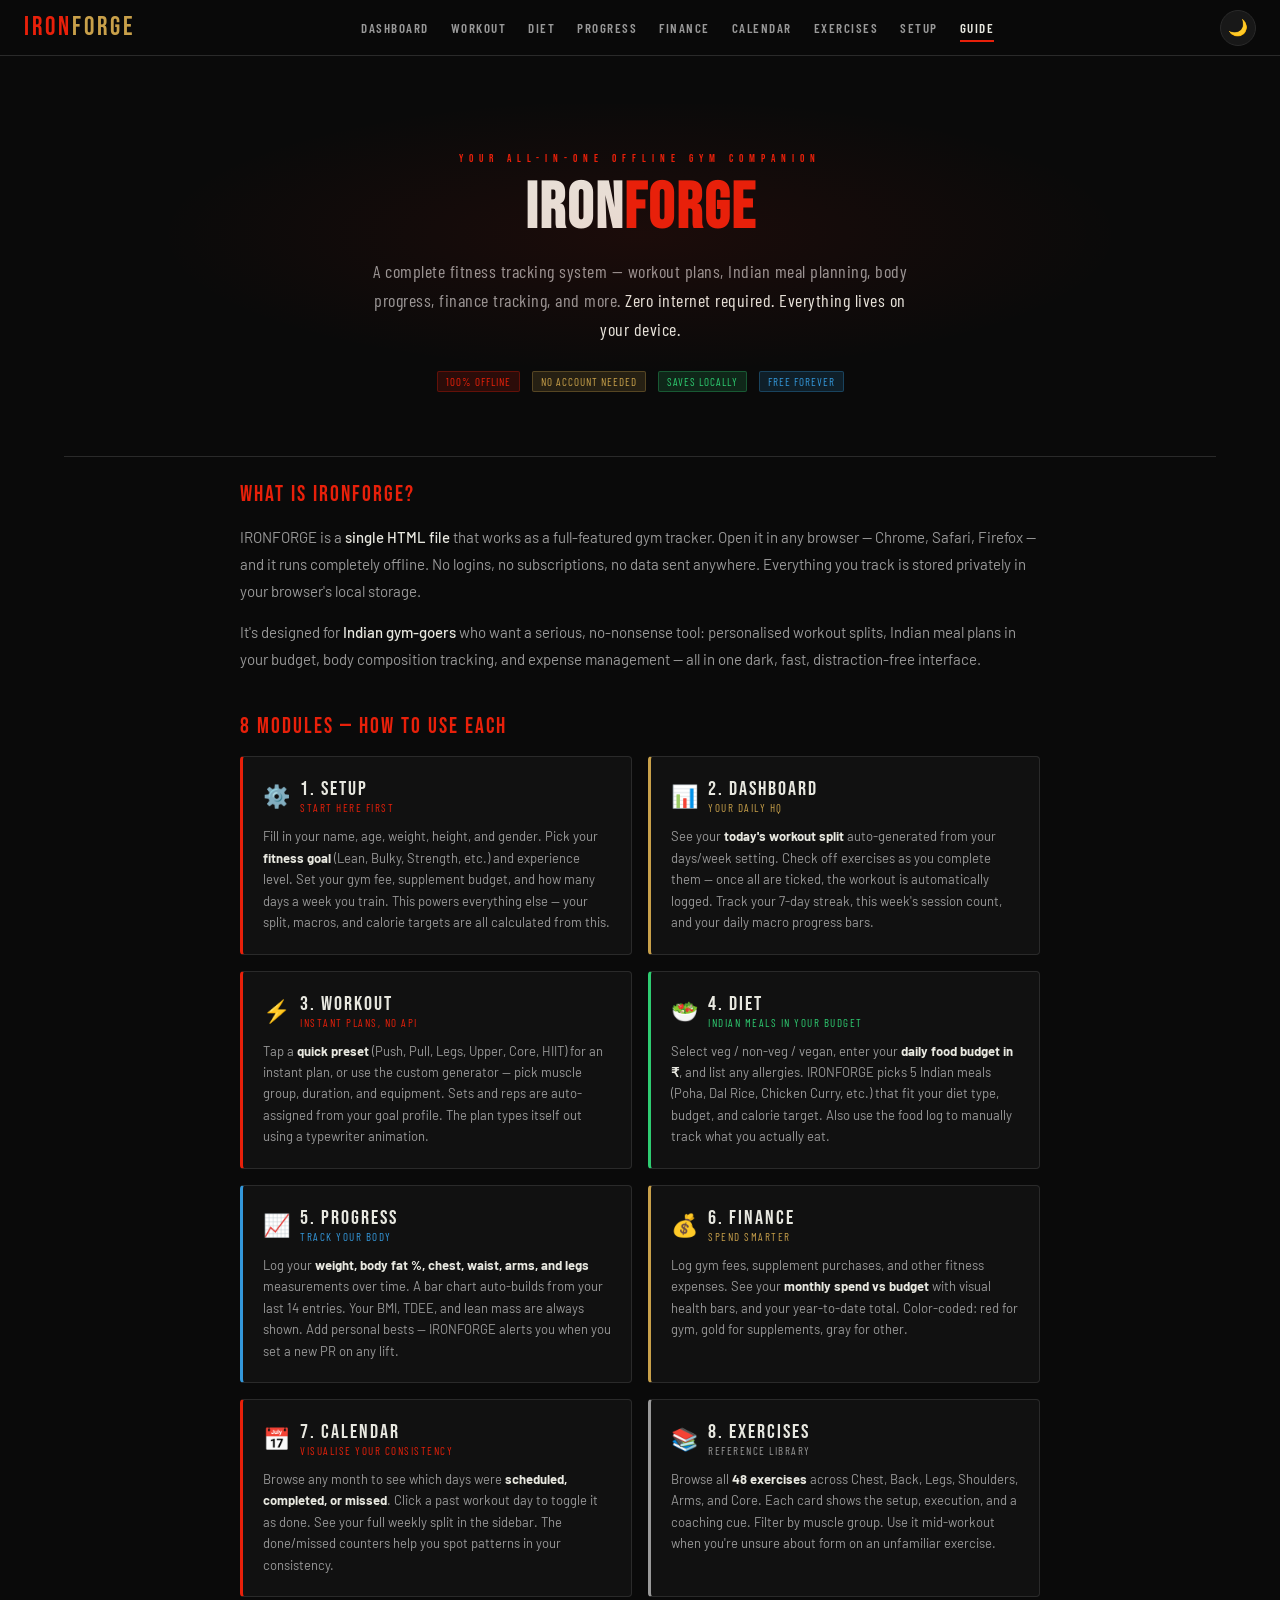
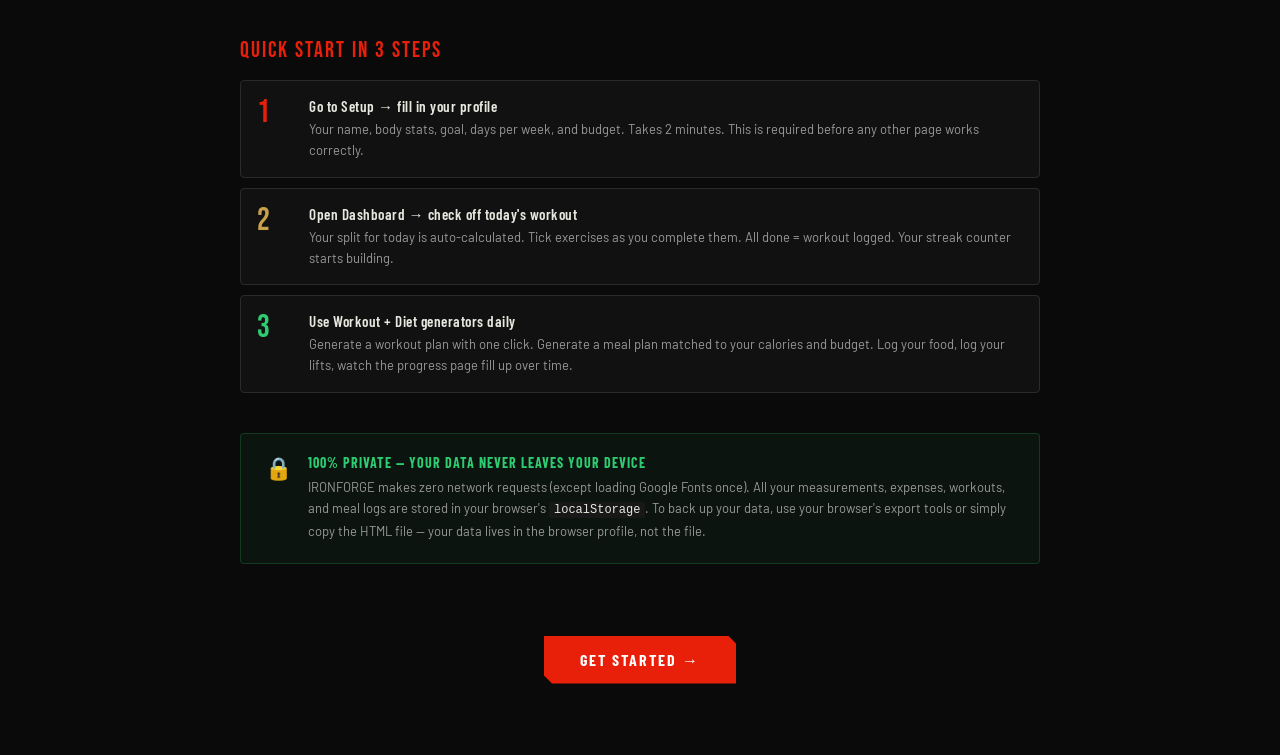
==== index.html @ 6c913405 "Add files via upload" ====
<!DOCTYPE html>
<html lang="en">
<head>
<meta charset="UTF-8">
<meta name="viewport" content="width=device-width, initial-scale=1.0">
<title>IRONFORGE — GYM TRACKER</title>
<link rel="preconnect" href="https://fonts.googleapis.com">
<link href="https://fonts.googleapis.com/css2?family=Bebas+Neue&family=Barlow+Condensed:wght@300;400;500;600;700&family=Barlow:wght@300;400;500;600&display=swap" rel="stylesheet">
<style>
:root{--bg:#0A0A0A;--card:#111111;--elevated:#181818;--red:#E8200A;--red-dark:#a01508;--gold:#C8A04A;--green:#2ECC71;--blue:#3498DB;--text:#E8E8E0;--muted:#999999;--border:#2A2A2A;--nav-bg:rgba(10,10,10,0.88);--shadow:rgba(0,0,0,0.5)}
html[data-theme="light"]{--bg:#F2F2F0;--card:#FFFFFF;--elevated:#EBEBEB;--red:#D41A06;--red-dark:#a01508;--gold:#A87C28;--green:#1EA85A;--blue:#2176AE;--text:#111111;--muted:#666666;--border:#DEDEDE;--nav-bg:rgba(242,242,240,0.92);--shadow:rgba(0,0,0,0.12)}
*{box-sizing:border-box;margin:0;padding:0}
html{scroll-behavior:smooth}
body{background:var(--bg);color:var(--text);font-family:'Barlow',sans-serif;font-size:15px;min-height:100vh}
::-webkit-scrollbar{width:6px}
::-webkit-scrollbar-track{background:var(--bg)}
::-webkit-scrollbar-thumb{background:var(--red);border-radius:3px}
::-webkit-scrollbar-thumb:hover{background:var(--red-dark)}

/* NAV */
#navbar{position:fixed;top:0;left:0;right:0;height:56px;background:var(--nav-bg);backdrop-filter:blur(12px);border-bottom:1px solid var(--border);z-index:1000;display:flex;align-items:center;padding:0 24px;gap:24px}
.nav-logo{font-family:'Bebas Neue',sans-serif;font-size:26px;color:var(--red);letter-spacing:3px;cursor:pointer;white-space:nowrap}
.nav-logo span{color:var(--gold)}
.nav-links{display:flex;gap:2px;flex:1;justify-content:center;flex-wrap:wrap}
.nav-link{font-family:'Barlow Condensed',sans-serif;font-size:13px;font-weight:600;letter-spacing:1.5px;color:var(--muted);text-transform:uppercase;cursor:pointer;padding:6px 10px;position:relative;transition:color .2s;white-space:nowrap}
.nav-link:hover{color:var(--text)}
.nav-link.active{color:var(--text)}
.nav-link.active::after{content:'';position:absolute;bottom:0;left:10px;right:10px;height:2px;background:var(--red)}

/* MAIN */
.page-wrap{padding-top:72px;min-height:100vh;padding-bottom:40px}
.page{display:none;padding:0 24px;max-width:1200px;margin:0 auto}
.page.active{display:block}

/* HEADINGS */
h1,h2,h3{font-family:'Bebas Neue',sans-serif;letter-spacing:2px}
h1{font-size:42px;color:var(--text)}
h2{font-size:28px;color:var(--text)}
h3{font-size:20px;color:var(--text)}
.section-title{font-family:'Bebas Neue',sans-serif;font-size:22px;letter-spacing:2px;color:var(--red);margin-bottom:16px;text-transform:uppercase}
.label{font-family:'Barlow Condensed',sans-serif;font-size:12px;letter-spacing:1.5px;color:var(--muted);text-transform:uppercase;margin-bottom:6px}
.muted{color:var(--muted)}

/* CARDS */
.card{background:var(--card);border:1px solid var(--border);border-radius:4px;padding:20px}
.card-elevated{background:var(--elevated);border:1px solid var(--border);border-radius:4px;padding:20px}
.stat-card{background:var(--card);border:1px solid var(--border);border-left:3px solid var(--red);border-radius:4px;padding:20px}
.stat-card .stat-val{font-family:'Bebas Neue',sans-serif;font-size:36px;color:var(--red);line-height:1}
.stat-card .stat-label{font-family:'Barlow Condensed',sans-serif;font-size:12px;letter-spacing:1.5px;color:var(--muted);text-transform:uppercase;margin-top:4px}

/* GRID */
.grid-4{display:grid;grid-template-columns:repeat(4,1fr);gap:16px}
.grid-3{display:grid;grid-template-columns:repeat(3,1fr);gap:16px}
.grid-2{display:grid;grid-template-columns:repeat(2,1fr);gap:16px}
.grid-6{display:grid;grid-template-columns:repeat(6,1fr);gap:12px}

/* BUTTONS */
.btn{font-family:'Barlow Condensed',sans-serif;font-size:14px;font-weight:700;letter-spacing:2px;text-transform:uppercase;cursor:pointer;border:none;padding:11px 22px;transition:all .2s;clip-path:polygon(0 0,calc(100% - 8px) 0,100% 8px,100% 100%,8px 100%,0 calc(100% - 8px));display:inline-flex;align-items:center;gap:8px}
.btn-red{background:var(--red);color:#fff}
.btn-red:hover{background:#ff2810;box-shadow:0 0 16px rgba(232,32,10,.5)}
.btn-outline{background:transparent;color:var(--text);border:1px solid var(--border);clip-path:none;border-radius:2px}
.btn-outline:hover{border-color:var(--red);color:var(--red)}
.btn-gold{background:var(--gold);color:#000}
.btn-gold:hover{background:#ddb85a}
.btn-sm{padding:7px 14px;font-size:12px}
.btn-full{width:100%;justify-content:center}

/* INPUTS */
.input-group{margin-bottom:16px}
input[type=text],input[type=number],input[type=email],select,textarea{background:var(--elevated);border:1px solid var(--border);color:var(--text);font-family:'Barlow',sans-serif;font-size:14px;padding:10px 14px;border-radius:2px;width:100%;outline:none;transition:border .2s}
input:focus,select:focus,textarea:focus{border-color:var(--red)}
select option{background:var(--card);color:var(--text)}
textarea{resize:vertical;min-height:80px}

/* PROGRESS BARS */
.progress-bar-wrap{margin-bottom:12px}
.progress-bar-label{display:flex;justify-content:space-between;margin-bottom:4px;font-family:'Barlow Condensed',sans-serif;font-size:13px;letter-spacing:.5px}
.progress-bar{height:8px;background:var(--elevated);border-radius:4px;overflow:hidden}
.progress-fill{height:100%;border-radius:4px;transition:width .5s ease}
.fill-red{background:linear-gradient(90deg,var(--red-dark),var(--red))}
.fill-green{background:linear-gradient(90deg,#27ae60,var(--green))}
.fill-gold{background:linear-gradient(90deg,#a07830,var(--gold))}
.fill-blue{background:linear-gradient(90deg,#2471a3,var(--blue))}

/* TAGS */
.tag{font-family:'Barlow Condensed',sans-serif;font-size:11px;letter-spacing:1px;text-transform:uppercase;padding:3px 8px;border-radius:2px;display:inline-block}
.tag-red{background:rgba(232,32,10,.15);color:var(--red);border:1px solid rgba(232,32,10,.3)}
.tag-gold{background:rgba(200,160,74,.15);color:var(--gold);border:1px solid rgba(200,160,74,.3)}
.tag-green{background:rgba(46,204,113,.15);color:var(--green);border:1px solid rgba(46,204,113,.3)}
.tag-blue{background:rgba(52,152,219,.15);color:var(--blue);border:1px solid rgba(52,152,219,.3)}
.tag-muted{background:rgba(153,153,153,.1);color:var(--muted);border:1px solid var(--border)}

/* TOAST */
#toast-container{position:fixed;bottom:24px;right:24px;z-index:9999;display:flex;flex-direction:column;gap:10px}
.toast{background:var(--elevated);border:1px solid var(--border);border-left:3px solid var(--red);padding:12px 20px;font-family:'Barlow Condensed',sans-serif;font-size:14px;letter-spacing:.5px;border-radius:2px;transform:translateX(120%);transition:transform .35s cubic-bezier(.4,0,.2,1);min-width:240px;max-width:320px;box-shadow:0 8px 24px rgba(0,0,0,.5)}
.toast.show{transform:translateX(0)}
.toast.green{border-left-color:var(--green)}
.toast.gold{border-left-color:var(--gold)}

/* SETUP WIZARD */
.wizard-dots{display:flex;gap:10px;justify-content:center;margin-bottom:32px}
.dot{width:10px;height:10px;border-radius:50%;background:var(--border);transition:background .3s}
.dot.active{background:var(--red)}
.dot.done{background:var(--gold)}
.goal-grid{display:grid;grid-template-columns:repeat(3,1fr);gap:12px;margin-bottom:20px}
.goal-card{background:var(--elevated);border:1px solid var(--border);border-radius:4px;padding:20px;text-align:center;cursor:pointer;transition:all .2s}
.goal-card:hover,.goal-card.selected{border-color:var(--red);background:rgba(232,32,10,.08)}
.goal-card .emoji{font-size:28px;margin-bottom:8px}
.goal-card .goal-name{font-family:'Bebas Neue',sans-serif;font-size:18px;letter-spacing:2px}
.exp-btns{display:flex;gap:12px;margin-bottom:20px}
.exp-btn{flex:1;padding:12px;background:var(--elevated);border:1px solid var(--border);color:var(--text);font-family:'Barlow Condensed',sans-serif;font-size:14px;font-weight:600;letter-spacing:1.5px;text-transform:uppercase;cursor:pointer;border-radius:2px;transition:all .2s}
.exp-btn.selected,.exp-btn:hover{border-color:var(--red);background:rgba(232,32,10,.08);color:var(--red)}

/* CALENDAR MINI */
.mini-cal{display:grid;grid-template-columns:repeat(7,1fr);gap:4px;margin-top:12px}
.mini-cal-head{font-family:'Barlow Condensed',sans-serif;font-size:10px;letter-spacing:1px;text-transform:uppercase;color:var(--muted);text-align:center;padding:4px 0}
.mini-day{aspect-ratio:1;border-radius:2px;display:flex;align-items:center;justify-content:center;font-size:11px;font-family:'Barlow Condensed',sans-serif;font-weight:600;cursor:pointer;transition:all .2s}
.mini-day.rest{background:rgba(42,42,42,.3);color:var(--muted)}
.mini-day.scheduled{background:rgba(232,32,10,.25);color:var(--red)}
.mini-day.done{background:rgba(46,204,113,.25);color:var(--green)}
.mini-day.missed{background:rgba(160,21,8,.25);color:#a01508}
.mini-day.today{outline:2px solid var(--red);outline-offset:1px}
.mini-day.empty{background:transparent}

/* TYPEWRITER OUTPUT */
.typewriter-output{background:var(--bg);border:1px solid var(--border);border-radius:4px;padding:20px;font-family:'Barlow Condensed',sans-serif;font-size:15px;line-height:1.7;white-space:pre-wrap;min-height:200px;max-height:520px;overflow-y:auto;letter-spacing:.3px}
.cursor-blink{display:inline-block;width:2px;height:16px;background:var(--red);margin-left:2px;animation:blink .7s step-end infinite;vertical-align:text-bottom}
@keyframes blink{50%{opacity:0}}

/* CHECKLIST */
.check-item{display:flex;align-items:center;gap:12px;padding:12px;background:var(--elevated);border:1px solid var(--border);border-radius:2px;margin-bottom:8px;cursor:pointer;transition:all .2s}
.check-item:hover{border-color:var(--border)}
.check-item.done{opacity:.5}
.check-item.done .check-name{text-decoration:line-through;color:var(--muted)}
.check-box{width:20px;height:20px;border:2px solid var(--border);border-radius:2px;display:flex;align-items:center;justify-content:center;flex-shrink:0;transition:all .2s}
.check-item.done .check-box{background:var(--green);border-color:var(--green)}
.check-name{font-family:'Barlow Condensed',sans-serif;font-size:15px;font-weight:500;letter-spacing:.5px;flex:1}
.check-detail{font-size:12px;color:var(--muted);font-family:'Barlow Condensed',sans-serif}

/* EXERCISE CARDS */
.exercise-card{background:var(--card);border:1px solid var(--border);border-radius:4px;padding:16px;transition:all .2s;cursor:default}
.exercise-card:hover{border-color:var(--red)}
.ex-name{font-family:'Bebas Neue',sans-serif;font-size:22px;letter-spacing:2px;color:var(--text);margin-bottom:6px}
.ex-desc{font-size:13px;color:var(--muted);line-height:1.5}
.filter-btns{display:flex;gap:8px;flex-wrap:wrap;margin-bottom:20px}
.filter-btn{font-family:'Barlow Condensed',sans-serif;font-size:12px;font-weight:600;letter-spacing:1.5px;text-transform:uppercase;cursor:pointer;padding:7px 14px;background:var(--elevated);border:1px solid var(--border);color:var(--muted);border-radius:2px;transition:all .2s}
.filter-btn:hover,.filter-btn.active{background:rgba(232,32,10,.1);border-color:var(--red);color:var(--red)}

/* PRESET CARDS */
.preset-card{background:var(--elevated);border:1px solid var(--border);border-radius:4px;padding:20px;cursor:pointer;transition:all .2s;text-align:center}
.preset-card:hover{border-color:var(--red);background:rgba(232,32,10,.06)}
.preset-icon{font-size:28px;margin-bottom:8px}
.preset-name{font-family:'Bebas Neue',sans-serif;font-size:20px;letter-spacing:2px}

/* FULL CALENDAR */
.full-cal{width:100%}
.cal-header{display:flex;justify-content:space-between;align-items:center;margin-bottom:16px}
.cal-nav{background:var(--elevated);border:1px solid var(--border);color:var(--text);font-size:18px;cursor:pointer;width:36px;height:36px;display:flex;align-items:center;justify-content:center;border-radius:2px;transition:all .2s}
.cal-nav:hover{border-color:var(--red);color:var(--red)}
.cal-grid{display:grid;grid-template-columns:repeat(7,1fr);gap:6px}
.cal-day-head{font-family:'Barlow Condensed',sans-serif;font-size:12px;letter-spacing:1.5px;text-transform:uppercase;color:var(--muted);text-align:center;padding:8px 4px}
.cal-day{min-height:70px;background:var(--elevated);border:1px solid var(--border);border-radius:2px;padding:6px;cursor:pointer;transition:all .2s;position:relative}
.cal-day:hover{border-color:var(--red)}
.cal-day.empty{background:transparent;border-color:transparent;cursor:default}
.cal-day.today{border-color:var(--red)}
.cal-day-num{font-family:'Barlow Condensed',sans-serif;font-size:16px;font-weight:700;color:var(--muted)}
.cal-day.today .cal-day-num{color:var(--red)}
.cal-badge{font-size:9px;font-family:'Barlow Condensed',sans-serif;font-weight:700;letter-spacing:.5px;padding:2px 5px;border-radius:2px;margin-top:4px;display:inline-block}
.badge-sched{background:rgba(232,32,10,.2);color:var(--red)}
.badge-done{background:rgba(46,204,113,.2);color:var(--green)}
.badge-missed{background:rgba(160,21,8,.2);color:#a01508}
.badge-rest{background:rgba(42,42,42,.3);color:var(--muted)}

/* BAR CHART */
.bar-chart{display:flex;align-items:flex-end;gap:6px;height:160px;padding:0 4px;margin-top:12px}
.bar-wrap{flex:1;display:flex;flex-direction:column;align-items:center;gap:4px}
.bar{width:100%;background:linear-gradient(0deg,var(--red-dark),var(--red));border-radius:2px 2px 0 0;transition:height .5s ease;min-height:2px;position:relative}
.bar-val{font-size:10px;font-family:'Barlow Condensed',sans-serif;color:var(--text);text-align:center}
.bar-date{font-size:9px;font-family:'Barlow Condensed',sans-serif;color:var(--muted);text-align:center;margin-top:2px;writing-mode:vertical-lr;transform:rotate(180deg);height:40px;line-height:1}

/* EXPENSE LOG */
.expense-item{display:flex;align-items:center;gap:12px;padding:12px 16px;background:var(--elevated);border:1px solid var(--border);border-radius:2px;margin-bottom:8px}
.expense-dot{width:10px;height:10px;border-radius:50%;flex-shrink:0}
.expense-desc{flex:1}
.expense-name{font-family:'Barlow Condensed',sans-serif;font-size:15px;letter-spacing:.3px}
.expense-cat{font-size:11px;color:var(--muted)}
.expense-amt{font-family:'Bebas Neue',sans-serif;font-size:20px}
.expense-del{background:none;border:none;color:var(--muted);cursor:pointer;font-size:16px;transition:color .2s;padding:4px}
.expense-del:hover{color:var(--red)}

/* FOOD LOG */
.food-item{display:flex;align-items:center;gap:12px;padding:10px 14px;background:var(--elevated);border:1px solid var(--border);border-radius:2px;margin-bottom:6px}
.food-name{flex:1;font-family:'Barlow Condensed',sans-serif;font-size:14px;letter-spacing:.3px}
.food-cal{font-family:'Bebas Neue',sans-serif;font-size:18px;color:var(--gold)}
.food-del{background:none;border:none;color:var(--muted);cursor:pointer;font-size:14px;transition:color .2s}
.food-del:hover{color:var(--red)}

/* PB LIST */
.pb-item{display:flex;align-items:center;gap:12px;padding:12px 16px;background:var(--elevated);border:1px solid var(--border);border-left:3px solid var(--gold);border-radius:2px;margin-bottom:8px}
.pb-ex{font-family:'Barlow Condensed',sans-serif;font-size:16px;font-weight:600;letter-spacing:.5px;flex:1}
.pb-weight{font-family:'Bebas Neue',sans-serif;font-size:22px;color:var(--gold)}
.pb-del{background:none;border:none;color:var(--muted);cursor:pointer;font-size:14px;transition:color .2s}
.pb-del:hover{color:var(--red)}

/* SUPP LIST */
.supp-item{display:flex;align-items:center;gap:12px;padding:10px 14px;background:var(--elevated);border:1px solid var(--border);border-radius:2px;margin-bottom:6px}
.supp-name{flex:1;font-family:'Barlow Condensed',sans-serif;font-size:14px}
.supp-del{background:none;border:none;color:var(--muted);cursor:pointer;font-size:14px;transition:color .2s}
.supp-del:hover{color:var(--red)}

/* DIVIDERS */
hr{border:none;border-top:1px solid var(--border);margin:24px 0}
.spacer{height:16px}
.spacer-lg{height:32px}

/* THEME TOGGLE */
#theme-toggle{background:var(--elevated);border:1px solid var(--border);color:var(--text);width:36px;height:36px;border-radius:50%;cursor:pointer;font-size:16px;display:flex;align-items:center;justify-content:center;transition:all .2s;flex-shrink:0}
#theme-toggle:hover{border-color:var(--red);transform:rotate(20deg)}

/* HAMBURGER */
#hamburger{display:none;flex-direction:column;justify-content:center;gap:5px;background:none;border:none;cursor:pointer;padding:6px;width:36px;height:36px;margin-left:auto;flex-shrink:0}
#hamburger span{display:block;height:2px;background:var(--text);border-radius:2px;transition:all .3s}
#hamburger.open span:nth-child(1){transform:translateY(7px) rotate(45deg)}
#hamburger.open span:nth-child(2){opacity:0;transform:scaleX(0)}
#hamburger.open span:nth-child(3){transform:translateY(-7px) rotate(-45deg)}

/* MOBILE DRAWER */
#mobile-menu{position:fixed;top:0;right:0;bottom:0;width:280px;background:var(--card);border-left:1px solid var(--border);z-index:2000;transform:translateX(100%);transition:transform .35s cubic-bezier(.4,0,.2,1);overflow-y:auto}
#mobile-menu.open{transform:translateX(0)}
#mobile-menu-inner{padding:20px}
.mob-link{display:flex;align-items:center;gap:12px;font-family:'Barlow Condensed',sans-serif;font-size:17px;font-weight:600;letter-spacing:1px;color:var(--muted);text-transform:uppercase;padding:14px 12px;border-bottom:1px solid var(--border);cursor:pointer;transition:all .2s;text-decoration:none}
.mob-link:hover,.mob-link.active{color:var(--text);background:rgba(232,32,10,.07);border-radius:2px;padding-left:16px}
.mob-link.active{color:var(--red)}
#mobile-overlay{position:fixed;inset:0;background:rgba(0,0,0,.65);z-index:1999;display:none;backdrop-filter:blur(2px)}
#mobile-overlay.open{display:block}

/* RESPONSIVE */
@media(max-width:900px){
  .grid-4{grid-template-columns:repeat(2,1fr)}
  .grid-3{grid-template-columns:repeat(2,1fr)}
  .grid-6{grid-template-columns:repeat(3,1fr)}
  .goal-grid{grid-template-columns:repeat(2,1fr)}
  .nav-links{gap:0}
  .nav-link{padding:6px 6px;font-size:11px}
}
@media(max-width:600px){
  #guide-cards{grid-template-columns:1fr !important}
  .grid-3{grid-template-columns:1fr}
  .grid-2{grid-template-columns:1fr}
  .grid-6{grid-template-columns:repeat(2,1fr)}
  .goal-grid{grid-template-columns:1fr 1fr}
  .page{padding:0 12px}
  h1{font-size:32px}
  .nav-links{display:none}
  #hamburger{display:flex}
}
</style>
</head>
<body>

<div id="toast-container"></div>

<nav id="navbar">
  <div class="nav-logo" onclick="goPage('dashboard')">IRON<span>FORGE</span></div>
  <div class="nav-links">
    <span class="nav-link" data-page="dashboard" onclick="goPage('dashboard')">Dashboard</span>
    <span class="nav-link" data-page="workout" onclick="goPage('workout')">Workout</span>
    <span class="nav-link" data-page="diet" onclick="goPage('diet')">Diet</span>
    <span class="nav-link" data-page="progress" onclick="goPage('progress')">Progress</span>
    <span class="nav-link" data-page="finance" onclick="goPage('finance')">Finance</span>
    <span class="nav-link" data-page="calendar" onclick="goPage('calendar')">Calendar</span>
    <span class="nav-link" data-page="exercises" onclick="goPage('exercises')">Exercises</span>
    <span class="nav-link" data-page="setup" onclick="goPage('setup')">Setup</span>
    <span class="nav-link" data-page="about" onclick="goPage('about')">Guide</span>
  </div>
  <button id="theme-toggle" onclick="toggleTheme()" title="Toggle light/dark mode">🌙</button>
  <button id="hamburger" onclick="toggleMobileMenu()" aria-label="Menu">
    <span></span><span></span><span></span>
  </button>
</nav>

<!-- MOBILE MENU DRAWER -->
<div id="mobile-menu">
  <div id="mobile-menu-inner">
    <div style="display:flex;justify-content:space-between;align-items:center;margin-bottom:24px">
      <div style="font-family:'Bebas Neue',sans-serif;font-size:22px;color:var(--red);letter-spacing:3px">IRON<span style="color:var(--gold)">FORGE</span></div>
      <button onclick="toggleMobileMenu()" style="background:none;border:none;color:var(--muted);font-size:24px;cursor:pointer;line-height:1">✕</button>
    </div>
    <a class="mob-link" data-page="dashboard" onclick="goPage('dashboard');toggleMobileMenu()">📊 Dashboard</a>
    <a class="mob-link" data-page="workout" onclick="goPage('workout');toggleMobileMenu()">⚡ Workout</a>
    <a class="mob-link" data-page="diet" onclick="goPage('diet');toggleMobileMenu()">🥗 Diet</a>
    <a class="mob-link" data-page="progress" onclick="goPage('progress');toggleMobileMenu()">📈 Progress</a>
    <a class="mob-link" data-page="finance" onclick="goPage('finance');toggleMobileMenu()">💰 Finance</a>
    <a class="mob-link" data-page="calendar" onclick="goPage('calendar');toggleMobileMenu()">📅 Calendar</a>
    <a class="mob-link" data-page="exercises" onclick="goPage('exercises');toggleMobileMenu()">📚 Exercises</a>
    <a class="mob-link" data-page="setup" onclick="goPage('setup');toggleMobileMenu()">⚙️ Setup</a>
    <a class="mob-link" data-page="about" onclick="goPage('about');toggleMobileMenu()">❓ Guide</a>
  </div>
</div>
<div id="mobile-overlay" onclick="toggleMobileMenu()"></div>

<div class="page-wrap">

<!-- ===== ABOUT / GUIDE PAGE ===== -->
<div id="page-about" class="page">
  <div class="spacer-lg"></div>

  <!-- Hero -->
  <div style="text-align:center;padding:48px 0 40px;position:relative;overflow:hidden">
    <div style="position:absolute;inset:0;background:radial-gradient(ellipse 60% 60% at 50% 40%,rgba(232,32,10,.08) 0%,transparent 70%);pointer-events:none"></div>
    <div style="font-family:'Bebas Neue',sans-serif;font-size:11px;letter-spacing:6px;color:var(--red);margin-bottom:12px">YOUR ALL-IN-ONE OFFLINE GYM COMPANION</div>
    <h1 style="font-size:64px;line-height:1;margin-bottom:16px">IRON<span style="color:var(--red)">FORGE</span></h1>
    <p style="font-family:'Barlow Condensed',sans-serif;font-size:18px;color:var(--muted);letter-spacing:.5px;max-width:560px;margin:0 auto;line-height:1.6">A complete fitness tracking system — workout plans, Indian meal planning, body progress, finance tracking, and more. <span style="color:var(--text)">Zero internet required. Everything lives on your device.</span></p>
    <div style="margin-top:28px;display:flex;gap:12px;justify-content:center;flex-wrap:wrap">
      <span class="tag tag-red">100% Offline</span>
      <span class="tag tag-gold">No Account Needed</span>
      <span class="tag tag-green">Saves Locally</span>
      <span class="tag tag-blue">Free Forever</span>
    </div>
  </div>

  <hr>

  <!-- What is it -->
  <div style="max-width:800px;margin:0 auto 40px">
    <div class="section-title">What is IRONFORGE?</div>
    <p style="font-family:'Barlow',sans-serif;font-size:15px;color:var(--muted);line-height:1.8;margin-bottom:14px">
      IRONFORGE is a <span style="color:var(--text);font-weight:500">single HTML file</span> that works as a full-featured gym tracker. Open it in any browser — Chrome, Safari, Firefox — and it runs completely offline. No logins, no subscriptions, no data sent anywhere. Everything you track is stored privately in your browser's local storage.
    </p>
    <p style="font-family:'Barlow',sans-serif;font-size:15px;color:var(--muted);line-height:1.8">
      It's designed for <span style="color:var(--text);font-weight:500">Indian gym-goers</span> who want a serious, no-nonsense tool: personalised workout splits, Indian meal plans in your budget, body composition tracking, and expense management — all in one dark, fast, distraction-free interface.
    </p>
  </div>

  <!-- Feature cards -->
  <div class="section-title" style="max-width:800px;margin:0 auto 16px">8 Modules — How to Use Each</div>
  <div style="display:grid;grid-template-columns:repeat(2,1fr);gap:16px;max-width:800px;margin:0 auto 40px" id="guide-cards">

    <div class="card" style="border-left:3px solid var(--red)">
      <div style="display:flex;align-items:center;gap:10px;margin-bottom:12px">
        <span style="font-size:22px">⚙️</span>
        <div>
          <div style="font-family:'Bebas Neue',sans-serif;font-size:20px;letter-spacing:2px">1. Setup</div>
          <div style="font-family:'Barlow Condensed',sans-serif;font-size:11px;letter-spacing:1.5px;color:var(--red)">START HERE FIRST</div>
        </div>
      </div>
      <p style="font-size:13px;color:var(--muted);line-height:1.65">Fill in your name, age, weight, height, and gender. Pick your <strong style="color:var(--text)">fitness goal</strong> (Lean, Bulky, Strength, etc.) and experience level. Set your gym fee, supplement budget, and how many days a week you train. This powers everything else — your split, macros, and calorie targets are all calculated from this.</p>
    </div>

    <div class="card" style="border-left:3px solid var(--gold)">
      <div style="display:flex;align-items:center;gap:10px;margin-bottom:12px">
        <span style="font-size:22px">📊</span>
        <div>
          <div style="font-family:'Bebas Neue',sans-serif;font-size:20px;letter-spacing:2px">2. Dashboard</div>
          <div style="font-family:'Barlow Condensed',sans-serif;font-size:11px;letter-spacing:1.5px;color:var(--gold)">YOUR DAILY HQ</div>
        </div>
      </div>
      <p style="font-size:13px;color:var(--muted);line-height:1.65">See your <strong style="color:var(--text)">today's workout split</strong> auto-generated from your days/week setting. Check off exercises as you complete them — once all are ticked, the workout is automatically logged. Track your 7-day streak, this week's session count, and your daily macro progress bars.</p>
    </div>

    <div class="card" style="border-left:3px solid var(--red)">
      <div style="display:flex;align-items:center;gap:10px;margin-bottom:12px">
        <span style="font-size:22px">⚡</span>
        <div>
          <div style="font-family:'Bebas Neue',sans-serif;font-size:20px;letter-spacing:2px">3. Workout</div>
          <div style="font-family:'Barlow Condensed',sans-serif;font-size:11px;letter-spacing:1.5px;color:var(--red)">INSTANT PLANS, NO API</div>
        </div>
      </div>
      <p style="font-size:13px;color:var(--muted);line-height:1.65">Tap a <strong style="color:var(--text)">quick preset</strong> (Push, Pull, Legs, Upper, Core, HIIT) for an instant plan, or use the custom generator — pick muscle group, duration, and equipment. Sets and reps are auto-assigned from your goal profile. The plan types itself out using a typewriter animation.</p>
    </div>

    <div class="card" style="border-left:3px solid var(--green)">
      <div style="display:flex;align-items:center;gap:10px;margin-bottom:12px">
        <span style="font-size:22px">🥗</span>
        <div>
          <div style="font-family:'Bebas Neue',sans-serif;font-size:20px;letter-spacing:2px">4. Diet</div>
          <div style="font-family:'Barlow Condensed',sans-serif;font-size:11px;letter-spacing:1.5px;color:var(--green)">INDIAN MEALS IN YOUR BUDGET</div>
        </div>
      </div>
      <p style="font-size:13px;color:var(--muted);line-height:1.65">Select veg / non-veg / vegan, enter your <strong style="color:var(--text)">daily food budget in ₹</strong>, and list any allergies. IRONFORGE picks 5 Indian meals (Poha, Dal Rice, Chicken Curry, etc.) that fit your diet type, budget, and calorie target. Also use the food log to manually track what you actually eat.</p>
    </div>

    <div class="card" style="border-left:3px solid var(--blue)">
      <div style="display:flex;align-items:center;gap:10px;margin-bottom:12px">
        <span style="font-size:22px">📈</span>
        <div>
          <div style="font-family:'Bebas Neue',sans-serif;font-size:20px;letter-spacing:2px">5. Progress</div>
          <div style="font-family:'Barlow Condensed',sans-serif;font-size:11px;letter-spacing:1.5px;color:var(--blue)">TRACK YOUR BODY</div>
        </div>
      </div>
      <p style="font-size:13px;color:var(--muted);line-height:1.65">Log your <strong style="color:var(--text)">weight, body fat %, chest, waist, arms, and legs</strong> measurements over time. A bar chart auto-builds from your last 14 entries. Your BMI, TDEE, and lean mass are always shown. Add personal bests — IRONFORGE alerts you when you set a new PR on any lift.</p>
    </div>

    <div class="card" style="border-left:3px solid var(--gold)">
      <div style="display:flex;align-items:center;gap:10px;margin-bottom:12px">
        <span style="font-size:22px">💰</span>
        <div>
          <div style="font-family:'Bebas Neue',sans-serif;font-size:20px;letter-spacing:2px">6. Finance</div>
          <div style="font-family:'Barlow Condensed',sans-serif;font-size:11px;letter-spacing:1.5px;color:var(--gold)">SPEND SMARTER</div>
        </div>
      </div>
      <p style="font-size:13px;color:var(--muted);line-height:1.65">Log gym fees, supplement purchases, and other fitness expenses. See your <strong style="color:var(--text)">monthly spend vs budget</strong> with visual health bars, and your year-to-date total. Color-coded: red for gym, gold for supplements, gray for other.</p>
    </div>

    <div class="card" style="border-left:3px solid var(--red)">
      <div style="display:flex;align-items:center;gap:10px;margin-bottom:12px">
        <span style="font-size:22px">📅</span>
        <div>
          <div style="font-family:'Bebas Neue',sans-serif;font-size:20px;letter-spacing:2px">7. Calendar</div>
          <div style="font-family:'Barlow Condensed',sans-serif;font-size:11px;letter-spacing:1.5px;color:var(--red)">VISUALISE YOUR CONSISTENCY</div>
        </div>
      </div>
      <p style="font-size:13px;color:var(--muted);line-height:1.65">Browse any month to see which days were <strong style="color:var(--text)">scheduled, completed, or missed</strong>. Click a past workout day to toggle it as done. See your full weekly split in the sidebar. The done/missed counters help you spot patterns in your consistency.</p>
    </div>

    <div class="card" style="border-left:3px solid var(--muted)">
      <div style="display:flex;align-items:center;gap:10px;margin-bottom:12px">
        <span style="font-size:22px">📚</span>
        <div>
          <div style="font-family:'Bebas Neue',sans-serif;font-size:20px;letter-spacing:2px">8. Exercises</div>
          <div style="font-family:'Barlow Condensed',sans-serif;font-size:11px;letter-spacing:1.5px;color:var(--muted)">REFERENCE LIBRARY</div>
        </div>
      </div>
      <p style="font-size:13px;color:var(--muted);line-height:1.65">Browse all <strong style="color:var(--text)">48 exercises</strong> across Chest, Back, Legs, Shoulders, Arms, and Core. Each card shows the setup, execution, and a coaching cue. Filter by muscle group. Use it mid-workout when you're unsure about form on an unfamiliar exercise.</p>
    </div>

  </div>

  <!-- Quick start steps -->
  <div style="max-width:800px;margin:0 auto 40px">
    <div class="section-title">Quick Start in 3 Steps</div>
    <div style="display:flex;flex-direction:column;gap:10px">
      <div style="display:flex;align-items:flex-start;gap:16px;padding:16px;background:var(--card);border:1px solid var(--border);border-radius:4px">
        <div style="font-family:'Bebas Neue',sans-serif;font-size:32px;color:var(--red);line-height:1;flex-shrink:0;min-width:36px">1</div>
        <div><div style="font-family:'Barlow Condensed',sans-serif;font-size:15px;font-weight:600;letter-spacing:.5px;margin-bottom:4px">Go to Setup → fill in your profile</div><div style="font-size:13px;color:var(--muted);line-height:1.6">Your name, body stats, goal, days per week, and budget. Takes 2 minutes. This is required before any other page works correctly.</div></div>
      </div>
      <div style="display:flex;align-items:flex-start;gap:16px;padding:16px;background:var(--card);border:1px solid var(--border);border-radius:4px">
        <div style="font-family:'Bebas Neue',sans-serif;font-size:32px;color:var(--gold);line-height:1;flex-shrink:0;min-width:36px">2</div>
        <div><div style="font-family:'Barlow Condensed',sans-serif;font-size:15px;font-weight:600;letter-spacing:.5px;margin-bottom:4px">Open Dashboard → check off today's workout</div><div style="font-size:13px;color:var(--muted);line-height:1.6">Your split for today is auto-calculated. Tick exercises as you complete them. All done = workout logged. Your streak counter starts building.</div></div>
      </div>
      <div style="display:flex;align-items:flex-start;gap:16px;padding:16px;background:var(--card);border:1px solid var(--border);border-radius:4px">
        <div style="font-family:'Bebas Neue',sans-serif;font-size:32px;color:var(--green);line-height:1;flex-shrink:0;min-width:36px">3</div>
        <div><div style="font-family:'Barlow Condensed',sans-serif;font-size:15px;font-weight:600;letter-spacing:.5px;margin-bottom:4px">Use Workout + Diet generators daily</div><div style="font-size:13px;color:var(--muted);line-height:1.6">Generate a workout plan with one click. Generate a meal plan matched to your calories and budget. Log your food, log your lifts, watch the progress page fill up over time.</div></div>
      </div>
    </div>
  </div>

  <!-- Privacy note -->
  <div style="max-width:800px;margin:0 auto 40px;padding:20px 24px;background:rgba(46,204,113,.05);border:1px solid rgba(46,204,113,.2);border-radius:4px;display:flex;gap:16px;align-items:flex-start">
    <span style="font-size:22px;flex-shrink:0">🔒</span>
    <div>
      <div style="font-family:'Barlow Condensed',sans-serif;font-size:14px;font-weight:700;letter-spacing:1px;color:var(--green);margin-bottom:6px">100% PRIVATE — YOUR DATA NEVER LEAVES YOUR DEVICE</div>
      <p style="font-size:13px;color:var(--muted);line-height:1.65">IRONFORGE makes zero network requests (except loading Google Fonts once). All your measurements, expenses, workouts, and meal logs are stored in your browser's <code style="background:var(--elevated);padding:1px 5px;border-radius:2px;font-size:12px;color:var(--text)">localStorage</code>. To back up your data, use your browser's export tools or simply copy the HTML file — your data lives in the browser profile, not the file.</p>
    </div>
  </div>

  <div style="text-align:center;padding:32px 0">
    <button class="btn btn-red" style="font-size:16px;padding:14px 36px" onclick="goPage('setup')">GET STARTED →</button>
  </div>
</div>

<!-- ===== SETUP PAGE ===== -->
<div id="page-setup" class="page">
  <div class="spacer-lg"></div>
  <div style="max-width:580px;margin:0 auto">
    <h1>SETUP <span style="color:var(--red)">PROFILE</span></h1>
    <p class="muted" style="margin:8px 0 28px;font-family:'Barlow Condensed',sans-serif;font-size:15px;letter-spacing:.5px">Configure your training parameters</p>
    <div class="wizard-dots">
      <div class="dot active" id="dot-0"></div>
      <div class="dot" id="dot-1"></div>
      <div class="dot" id="dot-2"></div>
    </div>

    <!-- Step 1 -->
    <div id="setup-step-0" class="card">
      <div class="section-title">Personal Info</div>
      <div class="input-group"><div class="label">Name</div><input type="text" id="s-name" placeholder="Your name"></div>
      <div class="grid-2">
        <div class="input-group"><div class="label">Age</div><input type="number" id="s-age" placeholder="25" min="13" max="80"></div>
        <div class="input-group"><div class="label">Gender</div>
          <select id="s-gender"><option value="male">Male</option><option value="female">Female</option></select>
        </div>
      </div>
      <div class="grid-2">
        <div class="input-group"><div class="label">Weight (kg)</div><input type="number" id="s-weight" placeholder="75" min="30" max="250"></div>
        <div class="input-group"><div class="label">Height (cm)</div><input type="number" id="s-height" placeholder="175" min="100" max="250"></div>
      </div>
      <button class="btn btn-red btn-full" onclick="setupNext(1)">NEXT →</button>
    </div>

    <!-- Step 2 -->
    <div id="setup-step-1" class="card" style="display:none">
      <div class="section-title">Goal & Experience</div>
      <div class="goal-grid" id="goal-grid">
        <div class="goal-card" data-goal="Lean" onclick="selectGoal(this)"><div class="emoji">⚡</div><div class="goal-name">Lean</div></div>
        <div class="goal-card" data-goal="Athletic" onclick="selectGoal(this)"><div class="emoji">🏃</div><div class="goal-name">Athletic</div></div>
        <div class="goal-card" data-goal="Bulky" onclick="selectGoal(this)"><div class="emoji">💪</div><div class="goal-name">Bulky</div></div>
        <div class="goal-card" data-goal="Toned" onclick="selectGoal(this)"><div class="emoji">🔥</div><div class="goal-name">Toned</div></div>
        <div class="goal-card" data-goal="Endurance" onclick="selectGoal(this)"><div class="emoji">🫁</div><div class="goal-name">Endurance</div></div>
        <div class="goal-card" data-goal="Strength" onclick="selectGoal(this)"><div class="emoji">🏋️</div><div class="goal-name">Strength</div></div>
      </div>
      <div class="label">Experience Level</div>
      <div class="exp-btns">
        <button class="exp-btn" data-exp="Beginner" onclick="selectExp(this)">Beginner</button>
        <button class="exp-btn" data-exp="Intermediate" onclick="selectExp(this)">Intermediate</button>
        <button class="exp-btn" data-exp="Advanced" onclick="selectExp(this)">Advanced</button>
      </div>
      <div style="display:flex;gap:12px">
        <button class="btn btn-outline" onclick="setupNext(0)" style="flex:1">← BACK</button>
        <button class="btn btn-red" onclick="setupNext(2)" style="flex:2">NEXT →</button>
      </div>
    </div>

    <!-- Step 3 -->
    <div id="setup-step-2" class="card" style="display:none">
      <div class="section-title">Training Plan</div>
      <div class="grid-2">
        <div class="input-group"><div class="label">Monthly Gym Fee (₹)</div><input type="number" id="s-gymfee" placeholder="1500" min="0"></div>
        <div class="input-group"><div class="label">Supplement Budget (₹)</div><input type="number" id="s-suppbudget" placeholder="2000" min="0"></div>
      </div>
      <div class="grid-2">
        <div class="input-group"><div class="label">Days / Week</div>
          <select id="s-days"><option value="3">3 Days</option><option value="4">4 Days</option><option value="5" selected>5 Days</option><option value="6">6 Days</option></select>
        </div>
        <div class="input-group"><div class="label">Preferred Time</div>
          <select id="s-time"><option value="Morning">Morning (6-9 AM)</option><option value="Afternoon">Afternoon (12-3 PM)</option><option value="Evening" selected>Evening (5-8 PM)</option><option value="Night">Night (8-10 PM)</option></select>
        </div>
      </div>
      <div style="display:flex;gap:12px">
        <button class="btn btn-outline" onclick="setupNext(1)" style="flex:1">← BACK</button>
        <button class="btn btn-gold" onclick="saveSetup()" style="flex:2">SAVE PROFILE ✓</button>
      </div>
    </div>
  </div>
</div>

<!-- ===== DASHBOARD ===== -->
<div id="page-dashboard" class="page">
  <div class="spacer-lg"></div>
  <div id="dash-greeting" style="margin-bottom:24px">
    <h1>WELCOME BACK, <span id="dash-name" style="color:var(--red)">ATHLETE</span></h1>
    <p class="muted" style="font-family:'Barlow Condensed',sans-serif;letter-spacing:.5px" id="dash-date"></p>
  </div>
  <div class="grid-4" style="margin-bottom:24px">
    <div class="stat-card"><div class="stat-val" id="stat-workouts">0</div><div class="stat-label">Workouts This Week</div></div>
    <div class="stat-card"><div class="stat-val" id="stat-streak">0</div><div class="stat-label">Day Streak 🔥</div></div>
    <div class="stat-card"><div class="stat-val" id="stat-spend">₹0</div><div class="stat-label">Monthly Spend</div></div>
    <div class="stat-card"><div class="stat-val" id="stat-goal" style="font-size:22px">—</div><div class="stat-label">Goal / Level</div></div>
  </div>
  <div class="grid-2" style="margin-bottom:24px">
    <div class="card">
      <div class="section-title">Today's Workout</div>
      <div id="today-workout-label" class="tag tag-red" style="margin-bottom:12px">—</div>
      <div id="today-checklist"></div>
      <div class="spacer"></div>
      <button class="btn btn-outline btn-sm" onclick="markAllDone()">MARK ALL DONE ✓</button>
    </div>
    <div class="card">
      <div class="section-title">Week View</div>
      <div class="mini-cal">
        <div class="mini-cal-head">M</div><div class="mini-cal-head">T</div><div class="mini-cal-head">W</div><div class="mini-cal-head">T</div><div class="mini-cal-head">F</div><div class="mini-cal-head">S</div><div class="mini-cal-head">S</div>
        <div id="mini-cal-days"></div>
      </div>
    </div>
  </div>
  <div class="card">
    <div class="section-title">Daily Macros</div>
    <div class="grid-2">
      <div>
        <div class="progress-bar-wrap"><div class="progress-bar-label"><span>Calories</span><span id="pb-cal">0 / 0 kcal</span></div><div class="progress-bar"><div class="progress-fill fill-red" id="pf-cal" style="width:0%"></div></div></div>
        <div class="progress-bar-wrap"><div class="progress-bar-label"><span>Protein</span><span id="pb-prot">0 / 0g</span></div><div class="progress-bar"><div class="progress-fill fill-blue" id="pf-prot" style="width:0%"></div></div></div>
      </div>
      <div>
        <div class="progress-bar-wrap"><div class="progress-bar-label"><span>Carbs</span><span id="pb-carb">0 / 0g</span></div><div class="progress-bar"><div class="progress-fill fill-gold" id="pf-carb" style="width:0%"></div></div></div>
        <div class="progress-bar-wrap"><div class="progress-bar-label"><span>Fat</span><span id="pb-fat">0 / 0g</span></div><div class="progress-bar"><div class="progress-fill fill-green" id="pf-fat" style="width:0%"></div></div></div>
      </div>
    </div>
  </div>
</div>

<!-- ===== WORKOUT PAGE ===== -->
<div id="page-workout" class="page">
  <div class="spacer-lg"></div>
  <h1>WORKOUT <span style="color:var(--red)">GENERATOR</span></h1>
  <p class="muted" style="margin:8px 0 28px;font-family:'Barlow Condensed',sans-serif;font-size:15px;letter-spacing:.5px">Rule-based engine — no API, instant results</p>
  <div class="section-title">Quick Presets</div>
  <div class="grid-6" style="margin-bottom:28px">
    <div class="preset-card" onclick="runPreset('Push')"><div class="preset-icon">🔴</div><div class="preset-name">Push</div></div>
    <div class="preset-card" onclick="runPreset('Pull')"><div class="preset-icon">🔵</div><div class="preset-name">Pull</div></div>
    <div class="preset-card" onclick="runPreset('Legs')"><div class="preset-icon">🟡</div><div class="preset-name">Legs</div></div>
    <div class="preset-card" onclick="runPreset('Upper')"><div class="preset-icon">⚡</div><div class="preset-name">Upper</div></div>
    <div class="preset-card" onclick="runPreset('Core')"><div class="preset-icon">🎯</div><div class="preset-name">Core</div></div>
    <div class="preset-card" onclick="runPreset('HIIT')"><div class="preset-icon">🔥</div><div class="preset-name">HIIT</div></div>
  </div>
  <div class="card" style="margin-bottom:24px">
    <div class="section-title">Custom Generator</div>
    <div class="grid-3" style="margin-bottom:16px">
      <div class="input-group"><div class="label">Muscle Focus</div>
        <select id="w-muscle">
          <option value="Chest">Chest</option><option value="Back">Back</option><option value="Legs">Legs</option>
          <option value="Shoulders">Shoulders</option><option value="Arms">Arms</option><option value="Core">Core</option>
          <option value="Full Body">Full Body</option>
        </select>
      </div>
      <div class="input-group"><div class="label">Duration</div>
        <select id="w-duration"><option value="30">30 Minutes</option><option value="45">45 Minutes</option><option value="60" selected>60 Minutes</option><option value="90">90 Minutes</option></select>
      </div>
      <div class="input-group"><div class="label">Equipment</div>
        <select id="w-equipment"><option value="full">Full Gym</option><option value="dumbbells">Dumbbells Only</option><option value="bodyweight">Bodyweight</option></select>
      </div>
    </div>
    <button class="btn btn-red btn-full" onclick="generateWorkout()">⚡ GENERATE WORKOUT</button>
  </div>
  <div class="card">
    <div class="section-title">Generated Plan</div>
    <div class="typewriter-output" id="workout-output">Select a preset or configure options above, then click GENERATE WORKOUT.</div>
  </div>
</div>

<!-- ===== DIET PAGE ===== -->
<div id="page-diet" class="page">
  <div class="spacer-lg"></div>
  <h1>DIET <span style="color:var(--red)">PLANNER</span></h1>
  <p class="muted" style="margin:8px 0 28px;font-family:'Barlow Condensed',sans-serif;font-size:15px;letter-spacing:.5px">Personalised Indian meal plans, zero API</p>
  <div class="card" style="margin-bottom:24px">
    <div class="section-title">Generate Meal Plan</div>
    <div class="grid-3" style="margin-bottom:16px">
      <div class="input-group"><div class="label">Diet Type</div>
        <select id="d-type"><option value="veg">Vegetarian</option><option value="non-veg">Non-Vegetarian</option><option value="vegan">Vegan</option></select>
      </div>
      <div class="input-group"><div class="label">Daily Budget (₹)</div><input type="number" id="d-budget" placeholder="150" min="50" value="150"></div>
      <div class="input-group"><div class="label">Allergies (comma separated)</div><input type="text" id="d-allergies" placeholder="e.g. dairy, nuts"></div>
    </div>
    <button class="btn btn-red btn-full" onclick="generateDiet()">🥗 GENERATE DIET PLAN</button>
  </div>
  <div class="card" style="margin-bottom:24px">
    <div class="section-title">Meal Plan</div>
    <div class="typewriter-output" id="diet-output">Configure options above and click GENERATE DIET PLAN.</div>
  </div>
  <div class="grid-2">
    <div class="card">
      <div class="section-title">Food Log</div>
      <div style="display:flex;gap:8px;margin-bottom:12px">
        <input type="text" id="fl-name" placeholder="Food name" style="flex:2">
        <input type="number" id="fl-cal" placeholder="kcal" style="flex:1;min-width:70px">
        <input type="number" id="fl-prot" placeholder="Protein g" style="flex:1;min-width:70px">
        <button class="btn btn-red btn-sm" onclick="addFoodLog()">ADD</button>
      </div>
      <div id="food-log-list"></div>
      <div style="margin-top:12px;padding:12px;background:var(--bg);border:1px solid var(--border);border-radius:2px">
        <span class="label">Total Today: </span>
        <span id="fl-total-cal" style="font-family:'Bebas Neue',sans-serif;font-size:22px;color:var(--gold)">0</span>
        <span style="color:var(--muted);font-size:13px"> kcal / </span>
        <span id="fl-total-prot" style="font-family:'Bebas Neue',sans-serif;font-size:18px;color:var(--blue)">0</span>
        <span style="color:var(--muted);font-size:13px">g protein</span>
      </div>
    </div>
    <div class="card">
      <div class="section-title">Supplement Stack</div>
      <div style="display:flex;gap:8px;margin-bottom:12px">
        <input type="text" id="supp-name" placeholder="Supplement name" style="flex:1">
        <button class="btn btn-red btn-sm" onclick="addSupp()">ADD</button>
      </div>
      <div id="supp-list"></div>
    </div>
  </div>
</div>

<!-- ===== PROGRESS PAGE ===== -->
<div id="page-progress" class="page">
  <div class="spacer-lg"></div>
  <h1>PROGRESS <span style="color:var(--red)">TRACKER</span></h1>
  <div class="grid-4" style="margin-bottom:24px" id="body-comp-cards">
    <div class="stat-card"><div class="stat-val" id="bmi-val">—</div><div class="stat-label">BMI</div></div>
    <div class="stat-card"><div class="stat-val" id="tdee-val">—</div><div class="stat-label">TDEE (kcal)</div></div>
    <div class="stat-card"><div class="stat-val" id="bf-val">—</div><div class="stat-label">Body Fat %</div></div>
    <div class="stat-card"><div class="stat-val" id="lm-val">—</div><div class="stat-label">Lean Mass (kg)</div></div>
  </div>
  <div class="grid-2" style="margin-bottom:24px">
    <div class="card">
      <div class="section-title">Log Measurements</div>
      <div class="grid-2">
        <div class="input-group"><div class="label">Weight (kg)</div><input type="number" id="m-weight" placeholder="75" step="0.1"></div>
        <div class="input-group"><div class="label">Body Fat %</div><input type="number" id="m-bf" placeholder="18" step="0.1"></div>
        <div class="input-group"><div class="label">Chest (cm)</div><input type="number" id="m-chest" placeholder="95"></div>
        <div class="input-group"><div class="label">Waist (cm)</div><input type="number" id="m-waist" placeholder="80"></div>
        <div class="input-group"><div class="label">Arms (cm)</div><input type="number" id="m-arms" placeholder="35"></div>
        <div class="input-group"><div class="label">Legs (cm)</div><input type="number" id="m-legs" placeholder="55"></div>
      </div>
      <button class="btn btn-red btn-full" onclick="saveMeasurement()">SAVE LOG</button>
    </div>
    <div class="card">
      <div class="section-title">Weight Chart (Last 14)</div>
      <div class="bar-chart" id="weight-chart"></div>
    </div>
  </div>
  <div class="card">
    <div class="section-title">Personal Bests</div>
    <div style="display:flex;gap:8px;margin-bottom:12px">
      <input type="text" id="pb-ex" placeholder="Exercise" style="flex:2">
      <input type="number" id="pb-kg" placeholder="kg" style="flex:1;min-width:70px">
      <button class="btn btn-gold btn-sm" onclick="addPB()">ADD PB</button>
    </div>
    <div id="pb-list"></div>
  </div>
</div>

<!-- ===== FINANCE PAGE ===== -->
<div id="page-finance" class="page">
  <div class="spacer-lg"></div>
  <h1>FITNESS <span style="color:var(--red)">FINANCE</span></h1>
  <div class="grid-3" style="margin-bottom:24px">
    <div class="stat-card"><div class="stat-val" id="fin-gym">₹0</div><div class="stat-label">Monthly Gym Fee</div></div>
    <div class="stat-card"><div class="stat-val" id="fin-supp">₹0</div><div class="stat-label">Supplement Spend</div></div>
    <div class="stat-card"><div class="stat-val" id="fin-ytd">₹0</div><div class="stat-label">Total YTD</div></div>
  </div>
  <div class="grid-2" style="margin-bottom:24px">
    <div class="card">
      <div class="section-title">Add Expense</div>
      <div class="input-group"><div class="label">Category</div>
        <select id="exp-cat"><option value="gym">Gym Fee</option><option value="supplement">Supplement</option><option value="other">Other</option></select>
      </div>
      <div class="input-group"><div class="label">Description</div><input type="text" id="exp-desc" placeholder="e.g. Whey Protein"></div>
      <div class="input-group"><div class="label">Amount (₹)</div><input type="number" id="exp-amt" placeholder="500" min="0"></div>
      <button class="btn btn-red btn-full" onclick="addExpense()">ADD EXPENSE</button>
    </div>
    <div class="card">
      <div class="section-title">Budget Health</div>
      <div id="budget-bars"></div>
    </div>
  </div>
  <div class="card">
    <div class="section-title">Expense Log</div>
    <div id="expense-log"></div>
  </div>
</div>

<!-- ===== CALENDAR PAGE ===== -->
<div id="page-calendar" class="page">
  <div class="spacer-lg"></div>
  <h1>TRAINING <span style="color:var(--red)">CALENDAR</span></h1>
  <div class="grid-2">
    <div class="card" style="grid-column:1/3">
      <div class="cal-header">
        <button class="cal-nav" onclick="calNav(-1)">‹</button>
        <h2 id="cal-month-label" style="font-size:22px;letter-spacing:3px"></h2>
        <button class="cal-nav" onclick="calNav(1)">›</button>
      </div>
      <div class="full-cal">
        <div class="cal-grid" id="cal-grid"></div>
      </div>
    </div>
    <div class="card">
      <div class="section-title">Week Split</div>
      <div id="week-split-list"></div>
    </div>
    <div class="card">
      <div class="section-title">Calendar Stats</div>
      <div class="grid-2">
        <div class="stat-card"><div class="stat-val" id="cal-done-cnt" style="font-size:28px">0</div><div class="stat-label">Workouts Done</div></div>
        <div class="stat-card"><div class="stat-val" id="cal-miss-cnt" style="font-size:28px;color:var(--red-dark)">0</div><div class="stat-label">Missed</div></div>
      </div>
    </div>
  </div>
</div>

<!-- ===== EXERCISES PAGE ===== -->
<div id="page-exercises" class="page">
  <div class="spacer-lg"></div>
  <h1>EXERCISE <span style="color:var(--red)">LIBRARY</span></h1>
  <div class="filter-btns" id="ex-filters">
    <button class="filter-btn active" onclick="filterExercises('all',this)">All</button>
    <button class="filter-btn" onclick="filterExercises('Chest',this)">Chest</button>
    <button class="filter-btn" onclick="filterExercises('Back',this)">Back</button>
    <button class="filter-btn" onclick="filterExercises('Legs',this)">Legs</button>
    <button class="filter-btn" onclick="filterExercises('Shoulders',this)">Shoulders</button>
    <button class="filter-btn" onclick="filterExercises('Arms',this)">Arms</button>
    <button class="filter-btn" onclick="filterExercises('Core',this)">Core</button>
  </div>
  <div class="grid-3" id="exercise-library-grid"></div>
</div>

</div><!-- end page-wrap -->

<script>
// ===== DATA =====

const SPLITS = {
  3: {1:'Push',3:'Pull',5:'Legs'},
  4: {1:'Chest/Tri',2:'Back/Bi',4:'Shoulders',5:'Legs'},
  5: {1:'Chest',2:'Back',3:'Shoulders',4:'Legs',5:'Arms'},
  6: {1:'Push',2:'Pull',3:'Legs',4:'Push',5:'Pull',6:'Legs'}
};

const EXERCISES_DB = {
  Chest:[
    {name:'Bench Press',equip:['full','dumbbells'],desc:'Lie on a flat bench, grip the bar slightly wider than shoulder-width. Lower the bar with control to mid-chest. Press explosively, fully extending the arms while keeping shoulder blades retracted.'},
    {name:'Incline DB Press',equip:['full','dumbbells'],desc:'Set bench to 30-45°. Hold dumbbells at chest level, elbows at 45°. Press up and slightly inward until arms are nearly straight. Lower slowly, feeling a stretch in the upper pecs.'},
    {name:'Push-Up',equip:['full','dumbbells','bodyweight'],desc:'Place hands slightly wider than shoulder-width on the floor. Keep your body in a straight line from head to heels. Lower your chest to the floor, then press back up with control.'},
    {name:'Cable Fly',equip:['full'],desc:'Set cables to shoulder height. Stand in a staggered stance, arms wide. Bring hands together in front of chest in a wide arc. Squeeze the chest at the peak contraction.'},
    {name:'Chest Dip',equip:['full','bodyweight'],desc:'On parallel bars, lean forward with elbows slightly flared. Lower until a stretch is felt in the chest. Push back up powerfully, keeping the forward lean throughout.'},
    {name:'Decline Press',equip:['full'],desc:'On a decline bench, grip the bar at shoulder-width. Lower the bar to the lower chest. Press up in a slight arc — this angle targets the lower pectoral fibers effectively.'},
    {name:'DB Pullover',equip:['full','dumbbells'],desc:'Lie perpendicular to a bench holding one dumbbell overhead. With a slight elbow bend, lower the weight behind your head. Pull it back over your chest in a sweeping arc.'},
    {name:'Pec Deck',equip:['full'],desc:'Sit at the pec deck machine and place forearms against the pads. Bring your arms together in front, squeezing your chest hard. Release slowly with complete control.'}
  ],
  Back:[
    {name:'Deadlift',equip:['full'],desc:'Stand over the bar, feet hip-width apart. Hinge at the hips to grip the bar just outside your legs. Drive through the floor, keeping your back flat, until fully upright.'},
    {name:'Pull-Up',equip:['full','bodyweight'],desc:'Hang from a bar with a shoulder-width overhand grip. Pull your elbows down toward your hips until your chin clears the bar. Lower with full control for maximum lat activation.'},
    {name:'Barbell Row',equip:['full'],desc:'Hinge forward to about 45°, keeping back flat. Pull the bar to your lower chest by driving elbows back. Squeeze the back at the top, then lower the weight under control.'},
    {name:'Lat Pulldown',equip:['full'],desc:'Grab the bar wider than shoulder-width. Pull it down to your upper chest while leaning back slightly. Let the bar rise slowly — feel the lats stretching under load.'},
    {name:'Seated Row',equip:['full'],desc:'Sit tall at the cable row, feet on the platform. Pull the handle to your lower abdomen by driving elbows back. Pause, squeeze, then return to a full stretch.'},
    {name:'T-Bar Row',equip:['full'],desc:'Straddle the bar, grip the handle, and hinge to 45°. Row the weight up by driving elbows toward the ceiling. Keep back neutral and chest up throughout.'},
    {name:'Face Pull',equip:['full'],desc:'Set cable at head height, use a rope attachment. Pull the rope to your face, flaring elbows wide. This targets rear delts and upper back — the most neglected area in training.'},
    {name:'Single-Arm Row',equip:['full','dumbbells'],desc:'Place one knee and hand on a bench for support. Row the dumbbell up to your hip by driving the elbow back. Rotate the torso slightly at the top for a full contraction.'}
  ],
  Legs:[
    {name:'Squat',equip:['full'],desc:'Position bar across upper traps, feet shoulder-width apart, toes out 15°. Break at the hips and knees simultaneously, descending until thighs are parallel. Drive up through the whole foot.'},
    {name:'Romanian Deadlift',equip:['full','dumbbells'],desc:'Hold weights in front of thighs with a soft knee bend. Hinge at the hips, sending weight back as you push your hips backward. Feel the hamstring stretch, then drive hips forward to stand.'},
    {name:'Leg Press',equip:['full'],desc:'Place feet shoulder-width on the platform. Unrack and lower the sled until knees hit 90°. Press through the heels to full extension, but never lock out completely.'},
    {name:'Lunge',equip:['full','dumbbells','bodyweight'],desc:'Step forward into a long stride, lowering the back knee toward the floor. Keep your torso vertical and front knee tracking over toes. Push off the front foot to return to start.'},
    {name:'Leg Curl',equip:['full'],desc:'Lie on the leg curl machine and curl the weight toward your glutes. Pause at the top contraction. Lower with complete control — the eccentric phase is where hamstrings grow.'},
    {name:'Leg Extension',equip:['full'],desc:'Sit in the machine with the pad just above your ankles. Extend your legs to full contraction, holding briefly. Lower slowly and never allow the weight to crash down.'},
    {name:'Calf Raise',equip:['full','dumbbells','bodyweight'],desc:'Stand on the edge of a step or platform with heels hanging. Rise up on your toes as high as possible. Lower your heels below the platform level for a deep stretch each rep.'},
    {name:'Sumo Squat',equip:['full','dumbbells','bodyweight'],desc:'Take a very wide stance with toes pointing out to 45°. Hold weight between legs. Sit straight down, keeping knees tracking over toes. This targets the inner thighs and glutes deeply.'}
  ],
  Shoulders:[
    {name:'Overhead Press',equip:['full'],desc:'Hold the barbell at shoulder height, hands just outside shoulder-width. Press directly overhead until elbows lock out. Lower with control — do not let it crash back to the front rack position.'},
    {name:'Lateral Raise',equip:['full','dumbbells'],desc:'Hold dumbbells at sides, slight elbow bend. Raise arms out to the sides until parallel to floor. Lead with the elbows, not the hands, and avoid shrugging.'},
    {name:'Front Raise',equip:['full','dumbbells'],desc:'Hold weights in front of thighs. Raise one or both arms forward to shoulder height. Keep a slight elbow bend and avoid using momentum or body rock.'},
    {name:'Arnold Press',equip:['dumbbells'],desc:'Start with dumbbells at chin height, palms facing you. As you press overhead, rotate palms to face away. This rotation pattern recruits all three heads of the deltoid muscle.'},
    {name:'Shrug',equip:['full','dumbbells'],desc:'Hold heavy weights at sides. Shrug shoulders directly upward toward your ears. Hold the top position for a beat. Do not roll — pure vertical movement isolates the trapezius.'},
    {name:'Upright Row',equip:['full','dumbbells'],desc:'Hold bar or dumbbells in front, hands inside shoulder-width. Pull straight up, leading with elbows until the bar reaches chin height. Control the descent completely.'},
    {name:'Rear Delt Fly',equip:['full','dumbbells'],desc:'Hinge forward 45–90°. With a slight elbow bend, raise arms out to the sides in a reverse-fly motion. Squeeze the rear delts — this is the most overlooked part of shoulder development.'},
    {name:'Cable Lateral',equip:['full'],desc:'Set cable low and grab the handle across your body. Raise the arm out to the side in a wide arc. The constant cable tension provides superior load compared to dumbbells at the top.'}
  ],
  Arms:[
    {name:'Barbell Curl',equip:['full'],desc:'Hold bar with underhand shoulder-width grip, arms fully extended. Curl up to shoulder height by contracting biceps. Lower slowly — the negative phase is essential for growth.'},
    {name:'Hammer Curl',equip:['full','dumbbells'],desc:'Hold dumbbells with a neutral (thumbs up) grip. Curl while keeping palms facing each other throughout. This variation builds the brachialis, adding thickness to the upper arm.'},
    {name:'Skull Crusher',equip:['full'],desc:'Lie on a bench, holding the bar above your chest with elbows locked. Hinge only at the elbows, lowering the weight toward your forehead. Extend back to start — pure tricep isolation.'},
    {name:'Tricep Pushdown',equip:['full'],desc:'At a cable stack, grip a bar or rope with elbows pinned to sides at 90°. Push the weight down by extending the elbows. Squeeze hard at full extension and return slowly.'},
    {name:'Dip',equip:['full','bodyweight'],desc:'Hold yourself on parallel bars, torso upright. Lower until upper arms are parallel to floor. Press back up powerfully, keeping elbows from flaring too wide.'},
    {name:'Preacher Curl',equip:['full'],desc:'Rest your arms on the preacher pad, gripping an EZ bar. Curl the bar up from a fully stretched position. This eliminates body swing, forcing pure bicep engagement.'},
    {name:'Concentration Curl',equip:['full','dumbbells'],desc:'Sit on a bench, elbow on inner thigh. Curl the dumbbell to full contraction. Rotate your wrist at the top for peak bicep squeeze. Lower all the way for maximum stretch.'},
    {name:'Diamond Push-Up',equip:['full','dumbbells','bodyweight'],desc:'Place hands directly below your chest with thumbs and forefingers forming a diamond shape. Perform a push-up — this hand position maximally loads the medial head of the tricep.'}
  ],
  Core:[
    {name:'Plank',equip:['full','dumbbells','bodyweight'],desc:'Hold a push-up position on forearms. Keep your body rigid like a plank from head to heels. Brace your core as if expecting a punch and breathe steadily — no sagging hips.'},
    {name:'Crunch',equip:['full','dumbbells','bodyweight'],desc:'Lie on your back with knees bent. Place hands behind head without interlacing fingers. Flex the spine forward by contracting your abs — do not pull on your neck.'},
    {name:'Russian Twist',equip:['full','dumbbells','bodyweight'],desc:'Sit with knees bent, leaning back 45°. Rotate your torso side to side, tapping the floor (or holding a weight). Keep feet elevated for an extra challenge.'},
    {name:'Leg Raise',equip:['full','bodyweight'],desc:'Lie flat, hands under glutes. Keep legs straight as you raise them to vertical. Lower slowly — the moment your lower back lifts off the floor, you lose the core benefit.'},
    {name:'Ab Wheel',equip:['full'],desc:'Kneel holding the ab wheel. Roll forward slowly until fully extended (or nearly so). Use your abs to pull yourself back. This is one of the hardest core exercises in existence.'},
    {name:'Mountain Climber',equip:['full','dumbbells','bodyweight'],desc:'Start in a push-up position. Drive one knee toward your chest, then quickly switch. Maintain a rigid plank position throughout — do not let your hips sag or rise.'},
    {name:'Bicycle Crunch',equip:['full','dumbbells','bodyweight'],desc:'Lie on your back, hands behind head. Bring alternate elbow to opposite knee while extending the other leg. Focus on rotating the torso — not just moving the elbow.'},
    {name:'Dead Bug',equip:['full','dumbbells','bodyweight'],desc:'Lie on back, arms up, knees bent at 90°. Slowly lower one arm and the opposite leg toward the floor. Return and switch. Maintain spinal contact with the floor throughout.'}
  ]
};

const FOOD_DB = {
  breakfast:[
    {name:'Poha',cal:250,prot:6,carbs:45,fat:5,cost:20,tags:['veg','vegan'],allergens:[]},
    {name:'Upma',cal:220,prot:6,carbs:40,fat:4,cost:20,tags:['veg','vegan'],allergens:[]},
    {name:'Idli-Sambar',cal:280,prot:9,carbs:50,fat:3,cost:30,tags:['veg','vegan'],allergens:[]},
    {name:'Aloo Paratha with Curd',cal:380,prot:9,carbs:60,fat:12,cost:35,tags:['veg'],allergens:['dairy']},
    {name:'Oats with Milk',cal:300,prot:12,carbs:48,fat:6,cost:25,tags:['veg'],allergens:['dairy']},
    {name:'Besan Chilla',cal:260,prot:12,carbs:38,fat:8,cost:20,tags:['veg','vegan'],allergens:[]},
    {name:'Moong Dal Chilla',cal:240,prot:14,carbs:36,fat:5,cost:20,tags:['veg','vegan'],allergens:[]},
    {name:'Bread & Egg',cal:320,prot:18,carbs:40,fat:10,cost:25,tags:['non-veg'],allergens:['gluten','egg']},
    {name:'Dalia (Broken Wheat)',cal:280,prot:10,carbs:52,fat:3,cost:20,tags:['veg','vegan'],allergens:['gluten']},
    {name:'Banana & Milk',cal:250,prot:8,carbs:52,fat:2,cost:20,tags:['veg'],allergens:['dairy']}
  ],
  lunch:[
    {name:'Dal Rice',cal:420,prot:18,carbs:75,fat:5,cost:40,tags:['veg','vegan'],allergens:[]},
    {name:'Rajma Rice',cal:460,prot:22,carbs:80,fat:6,cost:45,tags:['veg','vegan'],allergens:[]},
    {name:'Chole Rice',cal:480,prot:20,carbs:82,fat:8,cost:45,tags:['veg','vegan'],allergens:[]},
    {name:'Roti-Sabzi-Dal',cal:400,prot:16,carbs:70,fat:7,cost:40,tags:['veg','vegan'],allergens:['gluten']},
    {name:'Paneer Bhurji Roti',cal:480,prot:28,carbs:55,fat:18,cost:60,tags:['veg'],allergens:['dairy','gluten']},
    {name:'Chicken Rice',cal:520,prot:42,carbs:62,fat:10,cost:70,tags:['non-veg'],allergens:[]},
    {name:'Egg Curry Rice',cal:460,prot:24,carbs:65,fat:12,cost:50,tags:['non-veg'],allergens:['egg']},
    {name:'Mixed Veg Khichdi',cal:380,prot:14,carbs:68,fat:5,cost:35,tags:['veg','vegan'],allergens:[]}
  ],
  dinner:[
    {name:'Roti-Dal-Sabzi',cal:380,prot:15,carbs:65,fat:7,cost:40,tags:['veg','vegan'],allergens:['gluten']},
    {name:'Paneer Curry Roti',cal:460,prot:26,carbs:55,fat:16,cost:60,tags:['veg'],allergens:['dairy','gluten']},
    {name:'Chicken Curry Roti',cal:500,prot:40,carbs:52,fat:14,cost:70,tags:['non-veg'],allergens:['gluten']},
    {name:'Fish Curry Rice',cal:480,prot:38,carbs:62,fat:12,cost:65,tags:['non-veg'],allergens:['fish']},
    {name:'Dal Khichdi',cal:360,prot:14,carbs:64,fat:5,cost:35,tags:['veg','vegan'],allergens:[]},
    {name:'Tofu Stir Fry Roti',cal:380,prot:22,carbs:48,fat:12,cost:50,tags:['veg','vegan'],allergens:['gluten','soy']}
  ],
  snacks:[
    {name:'Chana Chaat',cal:180,prot:9,carbs:28,fat:3,cost:20,tags:['veg','vegan'],allergens:[]},
    {name:'Roasted Peanuts',cal:200,prot:9,carbs:12,fat:14,cost:15,tags:['veg','vegan'],allergens:['nuts']},
    {name:'Banana',cal:90,prot:1,carbs:23,fat:0,cost:10,tags:['veg','vegan'],allergens:[]},
    {name:'Curd',cal:120,prot:7,carbs:12,fat:4,cost:15,tags:['veg'],allergens:['dairy']},
    {name:'Boiled Eggs (2)',cal:160,prot:12,carbs:1,fat:10,cost:20,tags:['non-veg'],allergens:['egg']},
    {name:'Sprouts Bowl',cal:140,prot:10,carbs:22,fat:2,cost:15,tags:['veg','vegan'],allergens:[]},
    {name:'Makhana (Fox Nuts)',cal:100,prot:4,carbs:18,fat:1,cost:20,tags:['veg','vegan'],allergens:[]},
    {name:'Fruit Bowl',cal:150,prot:2,carbs:38,fat:0,cost:25,tags:['veg','vegan'],allergens:[]},
    {name:'Homemade Protein Shake',cal:250,prot:30,carbs:20,fat:4,cost:30,tags:['veg'],allergens:['dairy','nuts']},
    {name:'Sattu Drink',cal:180,prot:11,carbs:30,fat:2,cost:15,tags:['veg','vegan'],allergens:[]}
  ]
};

// ===== HELPERS =====

function getProfile(){return JSON.parse(localStorage.getItem('if_profile')||'null')}
function saveProfile(p){localStorage.setItem('if_profile',JSON.stringify(p));toast('Profile saved ✓','green')}
function getExpenses(){return JSON.parse(localStorage.getItem('if_expenses')||'[]')}
function saveExpenses(e){localStorage.setItem('if_expenses',JSON.stringify(e))}
function getMeasurements(){return JSON.parse(localStorage.getItem('if_measurements')||'[]')}
function saveMeasurements(m){localStorage.setItem('if_measurements',JSON.stringify(m))}
function getPBs(){return JSON.parse(localStorage.getItem('if_pbs')||'[]')}
function savePBs(p){localStorage.setItem('if_pbs',JSON.stringify(p))}
function getFoodLog(){return JSON.parse(localStorage.getItem('if_food')||'[]')}
function saveFoodLog(f){localStorage.setItem('if_food',JSON.stringify(f))}
function getSupps(){return JSON.parse(localStorage.getItem('if_supps')||'[]')}
function saveSupps(s){localStorage.setItem('if_supps',JSON.stringify(s))}
function getWorkoutLog(){return JSON.parse(localStorage.getItem('if_workoutlog')||'{}')}
function saveWorkoutLog(w){localStorage.setItem('if_workoutlog',JSON.stringify(w))}
function getTodayChecks(){return JSON.parse(localStorage.getItem('if_todaychecks')||'{}')}
function saveTodayChecks(c){localStorage.setItem('if_todaychecks',JSON.stringify(c))}

function today(){return new Date().toISOString().split('T')[0]}
function calcBMR(p){
  if(!p)return 2000;
  const bmr=p.gender==='male'?10*p.weight+6.25*p.height-5*p.age+5:10*p.weight+6.25*p.height-5*p.age-161;
  return Math.round(bmr*1.55);
}
function calcBMI(p){return p?+(p.weight/((p.height/100)**2)).toFixed(1):0}
function calcLeanMass(w,bf){return +(w*(1-bf/100)).toFixed(1)}
function macroTargets(p){
  const tdee=calcBMR(p);
  return {
    calories:tdee,
    protein:Math.round((p?p.weight:70)*2.2),
    carbs:Math.round(tdee*0.4/4),
    fat:Math.round(tdee*0.25/9)
  };
}

function toast(msg,type=''){
  const c=document.getElementById('toast-container');
  const t=document.createElement('div');
  t.className='toast '+(type||'');
  t.textContent=msg;
  c.appendChild(t);
  requestAnimationFrame(()=>{requestAnimationFrame(()=>{t.classList.add('show')})});
  setTimeout(()=>{t.classList.remove('show');setTimeout(()=>t.remove(),400)},3000);
}

function typewriter(el,text,speed=12){
  el.innerHTML='';
  const cursor=document.createElement('span');
  cursor.className='cursor-blink';
  el.appendChild(cursor);
  let i=0;
  const iv=setInterval(()=>{
    if(i<text.length){el.insertBefore(document.createTextNode(text[i++]),cursor);}
    else{clearInterval(iv);cursor.remove();}
  },speed);
}

// ===== THEME =====
function toggleTheme(){
  const html=document.documentElement;
  const isLight=html.getAttribute('data-theme')==='light';
  const next=isLight?'dark':'light';
  html.setAttribute('data-theme',next);
  document.getElementById('theme-toggle').textContent=next==='light'?'☀️':'🌙';
  localStorage.setItem('if_theme',next);
}
function loadTheme(){
  const saved=localStorage.getItem('if_theme')||'dark';
  document.documentElement.setAttribute('data-theme',saved);
  const btn=document.getElementById('theme-toggle');
  if(btn)btn.textContent=saved==='light'?'☀️':'🌙';
}

// ===== MOBILE MENU =====
function toggleMobileMenu(){
  const menu=document.getElementById('mobile-menu');
  const overlay=document.getElementById('mobile-overlay');
  const burger=document.getElementById('hamburger');
  const open=menu.classList.toggle('open');
  overlay.classList.toggle('open',open);
  burger.classList.toggle('open',open);
  document.body.style.overflow=open?'hidden':'';
}
function syncMobileActive(pageId){
  document.querySelectorAll('.mob-link').forEach(l=>{
    l.classList.toggle('active',l.dataset.page===pageId);
  });
}

// ===== NAVIGATION =====

let currentPage='dashboard';
function goPage(id){
  document.querySelectorAll('.page').forEach(p=>p.classList.remove('active'));
  document.querySelectorAll('.nav-link').forEach(l=>l.classList.remove('active'));
  document.getElementById('page-'+id).classList.add('active');
  const link=document.querySelector('[data-page="'+id+'"]');
  if(link)link.classList.add('active');
  syncMobileActive(id);
  currentPage=id;
  if(id==='dashboard')renderDashboard();
  if(id==='progress')renderProgress();
  if(id==='finance')renderFinance();
  if(id==='calendar')renderCalendar();
  if(id==='exercises')renderExercises('all');
  if(id==='diet'){renderFoodLog();renderSupps();}
}

// ===== SETUP =====

let setupGoal='',setupExp='';
function setupNext(step){
  if(step===1){
    const n=document.getElementById('s-name').value.trim();
    if(!n){toast('Enter your name','');return;}
  }
  if(step===2){
    if(!setupGoal){toast('Select a goal','');return;}
    if(!setupExp){toast('Select experience level','');return;}
  }
  document.querySelectorAll('[id^="setup-step-"]').forEach(s=>s.style.display='none');
  document.getElementById('setup-step-'+step).style.display='';
  document.querySelectorAll('.dot').forEach((d,i)=>{
    d.classList.remove('active','done');
    if(i<step)d.classList.add('done');
    if(i===step)d.classList.add('active');
  });
}
function selectGoal(el){
  document.querySelectorAll('.goal-card').forEach(c=>c.classList.remove('selected'));
  el.classList.add('selected');
  setupGoal=el.dataset.goal;
}
function selectExp(el){
  document.querySelectorAll('.exp-btn').forEach(b=>b.classList.remove('selected'));
  el.classList.add('selected');
  setupExp=el.dataset.exp;
}
function saveSetup(){
  const profile={
    name:document.getElementById('s-name').value.trim(),
    age:+document.getElementById('s-age').value||25,
    gender:document.getElementById('s-gender').value,
    weight:+document.getElementById('s-weight').value||70,
    height:+document.getElementById('s-height').value||170,
    goal:setupGoal||'Athletic',
    experience:setupExp||'Beginner',
    gymFee:+document.getElementById('s-gymfee').value||0,
    suppBudget:+document.getElementById('s-suppbudget').value||0,
    days:+document.getElementById('s-days').value||5,
    prefTime:document.getElementById('s-time').value
  };
  saveProfile(profile);
  goPage('dashboard');
}
function fillSetupFromProfile(){
  const p=getProfile();
  if(!p)return;
  document.getElementById('s-name').value=p.name||'';
  document.getElementById('s-age').value=p.age||'';
  document.getElementById('s-gender').value=p.gender||'male';
  document.getElementById('s-weight').value=p.weight||'';
  document.getElementById('s-height').value=p.height||'';
  document.getElementById('s-gymfee').value=p.gymFee||'';
  document.getElementById('s-suppbudget').value=p.suppBudget||'';
  document.getElementById('s-days').value=p.days||5;
  document.getElementById('s-time').value=p.prefTime||'Evening';
  setupGoal=p.goal||'';
  setupExp=p.experience||'';
  document.querySelectorAll('.goal-card').forEach(c=>{if(c.dataset.goal===p.goal)c.classList.add('selected')});
  document.querySelectorAll('.exp-btn').forEach(b=>{if(b.dataset.exp===p.experience)b.classList.add('selected')});
}

// ===== WORKOUT SPLIT =====

function getTodaySplit(){
  const p=getProfile();
  const days=p?p.days:5;
  const split=SPLITS[days]||SPLITS[5];
  const dow=new Date().getDay();
  const adjusted=dow===0?7:dow;
  return split[adjusted]||null;
}
function getSplitForDow(dow,days){
  const split=SPLITS[days]||SPLITS[5];
  const adj=dow===0?7:dow;
  return split[adj]||null;
}
function isWorkoutDay(dow,days){return !!getSplitForDow(dow,days)}
function getWorkoutExercises(splitName){
  if(!splitName)return [];
  const s=splitName.toLowerCase();
  let muscles=[];
  if(s.includes('push'))muscles=['Chest','Shoulders','Arms'];
  else if(s.includes('pull'))muscles=['Back','Arms'];
  else if(s.includes('legs'))muscles=['Legs','Core'];
  else if(s.includes('chest'))muscles=['Chest'];
  else if(s.includes('back'))muscles=['Back'];
  else if(s.includes('shoulder'))muscles=['Shoulders'];
  else if(s.includes('arm'))muscles=['Arms'];
  else if(s.includes('core'))muscles=['Core'];
  else if(s.includes('upper'))muscles=['Chest','Back','Shoulders'];
  else muscles=['Chest','Back'];
  let list=[];
  muscles.forEach(m=>{if(EXERCISES_DB[m])list=list.concat(EXERCISES_DB[m].slice(0,3).map(e=>({...e,muscle:m})))});
  return list.slice(0,6);
}

// ===== DASHBOARD =====

function renderDashboard(){
  const p=getProfile();
  if(!p){goPage('setup');return;}
  const d=new Date();
  document.getElementById('dash-name').textContent=p.name.toUpperCase()||'ATHLETE';
  const days=['Sunday','Monday','Tuesday','Wednesday','Thursday','Friday','Saturday'];
  const months=['Jan','Feb','Mar','Apr','May','Jun','Jul','Aug','Sep','Oct','Nov','Dec'];
  document.getElementById('dash-date').textContent=days[d.getDay()]+', '+d.getDate()+' '+months[d.getMonth()]+' '+d.getFullYear()+' — '+p.prefTime+' session';
  document.getElementById('stat-goal').textContent=p.goal+' / '+p.experience;

  // Workouts this week
  const wl=getWorkoutLog();
  const weekStart=getWeekStart();
  let weekCount=0;
  for(let i=0;i<7;i++){
    const dd=new Date(weekStart);dd.setDate(dd.getDate()+i);
    const key=dd.toISOString().split('T')[0];
    if(wl[key]==='done')weekCount++;
  }
  document.getElementById('stat-workouts').textContent=weekCount;

  // Streak
  document.getElementById('stat-streak').textContent=calcStreak(p,wl);

  // Monthly spend
  const exp=getExpenses();
  const now=new Date();
  const monthSpend=exp.filter(e=>{const ed=new Date(e.date);return ed.getMonth()===now.getMonth()&&ed.getFullYear()===now.getFullYear();}).reduce((a,b)=>a+b.amount,0);
  document.getElementById('stat-spend').textContent='₹'+monthSpend;

  // Today checklist
  const split=getTodaySplit();
  document.getElementById('today-workout-label').textContent=split?'Today: '+split:'Rest Day';
  const exercises=split?getWorkoutExercises(split):[];
  const checks=getTodayChecks();
  const todayKey=today();
  const checkList=document.getElementById('today-checklist');
  checkList.innerHTML='';
  if(!split){
    checkList.innerHTML='<p class="muted" style="font-family:\'Barlow Condensed\',sans-serif;font-size:14px;padding:12px 0">Rest day — recover well 💤</p>';
  } else {
    exercises.forEach((ex,i)=>{
      const key=todayKey+'_'+i;
      const done=checks[key];
      const item=document.createElement('div');
      item.className='check-item'+(done?' done':'');
      item.innerHTML=`<div class="check-box">${done?'✓':''}</div><div class="check-name">${ex.name}</div><div class="check-detail">${ex.muscle}</div>`;
      item.onclick=()=>toggleCheck(key,item);
      checkList.appendChild(item);
    });
  }

  // Mini calendar
  const calDays=document.getElementById('mini-cal-days');
  calDays.innerHTML='';
  const ws=getWeekStart();
  for(let i=0;i<7;i++){
    const dd=new Date(ws);dd.setDate(dd.getDate()+i);
    const key=dd.toISOString().split('T')[0];
    const dow=dd.getDay();
    const isToday=key===today();
    const isWork=isWorkoutDay(dow,p.days);
    const status=wl[key];
    let cls='mini-day';
    if(!isWork)cls+=' rest';
    else if(status==='done')cls+=' done';
    else if(key<today()&&isWork)cls+=' missed';
    else cls+=' scheduled';
    if(isToday)cls+=' today';
    const el=document.createElement('div');
    el.className=cls;
    el.textContent=dd.getDate();
    calDays.appendChild(el);
  }

  // Macro bars
  const fl=getFoodLog();
  const todayFood=fl.filter(f=>f.date===today());
  const totalCal=todayFood.reduce((a,b)=>a+b.calories,0);
  const totalProt=todayFood.reduce((a,b)=>a+(b.protein||0),0);
  const targets=macroTargets(p);
  const pct=(v,t)=>Math.min(100,Math.round(v/t*100));
  document.getElementById('pb-cal').textContent=totalCal+' / '+targets.calories+' kcal';
  document.getElementById('pf-cal').style.width=pct(totalCal,targets.calories)+'%';
  document.getElementById('pb-prot').textContent=totalProt+'g / '+targets.protein+'g';
  document.getElementById('pf-prot').style.width=pct(totalProt,targets.protein)+'%';
  document.getElementById('pb-carb').textContent='— / '+targets.carbs+'g';
  document.getElementById('pf-carb').style.width='0%';
  document.getElementById('pb-fat').textContent='— / '+targets.fat+'g';
  document.getElementById('pf-fat').style.width='0%';
}

function getWeekStart(){
  const d=new Date();
  const dow=d.getDay();
  const diff=dow===0?-6:1-dow;
  const ws=new Date(d);ws.setDate(d.getDate()+diff);ws.setHours(0,0,0,0);
  return ws;
}
function calcStreak(p,wl){
  let streak=0;
  const d=new Date();d.setHours(0,0,0,0);
  for(let i=0;i<90;i++){
    const dd=new Date(d);dd.setDate(d.getDate()-i);
    const key=dd.toISOString().split('T')[0];
    const dow=dd.getDay();
    if(!isWorkoutDay(dow,p.days))continue;
    if(wl[key]==='done')streak++;
    else break;
  }
  return streak;
}
function toggleCheck(key,el){
  const c=getTodayChecks();
  const wl=getWorkoutLog();
  c[key]=!c[key];
  saveTodayChecks(c);
  el.classList.toggle('done',!!c[key]);
  el.querySelector('.check-box').textContent=c[key]?'✓':'';

  // Auto-mark workout as done if all checked
  const todayKey=today();
  const allKeys=Object.keys(c).filter(k=>k.startsWith(todayKey));
  if(allKeys.length&&allKeys.every(k=>c[k])){
    wl[todayKey]='done';
    saveWorkoutLog(wl);
    toast('Workout complete! 💪','green');
  }
  renderDashboard();
}
function markAllDone(){
  const split=getTodaySplit();
  if(!split){toast('Rest day — nothing to mark','');return;}
  const exercises=getWorkoutExercises(split);
  const checks=getTodayChecks();
  const todayKey=today();
  exercises.forEach((_,i)=>{checks[todayKey+'_'+i]=true;});
  saveTodayChecks(checks);
  const wl=getWorkoutLog();
  wl[todayKey]='done';
  saveWorkoutLog(wl);
  toast('Workout logged! 🔥','green');
  renderDashboard();
}

// ===== WORKOUT GENERATOR =====

function getGoalScheme(goal){
  const schemes={
    Strength:{sets:5,reps:5,rest:'3-4 min'},
    Bulky:{sets:4,reps:8,rest:'90 sec'},
    Athletic:{sets:3,reps:12,rest:'60 sec'},
    Lean:{sets:3,reps:15,rest:'45 sec'},
    Toned:{sets:3,reps:15,rest:'45 sec'},
    Endurance:{sets:2,reps:20,rest:'30 sec'}
  };
  return schemes[goal]||schemes.Athletic;
}

function buildWorkoutText(muscle,duration,equipment,goalOverride){
  const p=getProfile();
  const goal=goalOverride||(p?p.goal:'Athletic');
  const scheme=getGoalScheme(goal);
  const numExercises=duration<=30?4:duration<=45?5:duration<=60?6:8;
  let pool=[];
  const muscleMap={
    Push:['Chest','Shoulders','Arms'],
    Pull:['Back','Arms'],
    Legs:['Legs','Core'],
    Upper:['Chest','Back','Shoulders'],
    Core:['Core'],
    HIIT:['Core','Legs','Chest'],
    'Full Body':['Chest','Back','Legs','Shoulders','Core']
  };
  const targets=muscleMap[muscle]||[muscle];
  targets.forEach(m=>{
    if(EXERCISES_DB[m]){
      const filtered=EXERCISES_DB[m].filter(e=>{
        if(equipment==='bodyweight')return e.equip.includes('bodyweight');
        if(equipment==='dumbbells')return e.equip.includes('dumbbells');
        return true;
      });
      pool=pool.concat(filtered.map(e=>({...e,muscle:m})));
    }
  });
  if(pool.length===0)pool=EXERCISES_DB.Core.map(e=>({...e,muscle:'Core'}));
  const selected=[];
  const used=new Set();
  while(selected.length<numExercises&&pool.length>0){
    const idx=Math.floor(Math.random()*pool.length);
    const ex=pool[idx];
    if(!used.has(ex.name)){used.add(ex.name);selected.push(ex);}
    pool.splice(idx,1);
    if(pool.length===0)break;
  }

  let text='';
  text+='━━━━━━━━━━━━━━━━━━━━━━━━━━━━━━━━━━━━━━━━━\n';
  text+='  IRONFORGE — '+muscle.toUpperCase()+' DAY\n';
  text+='  Goal: '+goal+' | '+duration+' min | '+equipment.toUpperCase()+'\n';
  text+='━━━━━━━━━━━━━━━━━━━━━━━━━━━━━━━━━━━━━━━━━\n\n';
  text+='▶ WARM-UP (5 minutes)\n';
  text+='  • 3 min light cardio (jumping jacks / jog)\n';
  text+='  • Dynamic stretching for '+targets.join(', ')+'\n';
  text+='  • 2 sets of activation exercises\n\n';
  text+='▶ MAIN WORKOUT\n\n';
  selected.forEach((ex,i)=>{
    text+='  '+(i+1)+'. '+ex.name.toUpperCase()+'\n';
    text+='     Sets: '+scheme.sets+' | Reps: '+scheme.reps+' | Rest: '+scheme.rest+'\n';
    text+='     Muscle: '+ex.muscle+'\n\n';
  });
  text+='▶ COOL-DOWN (5 minutes)\n';
  text+='  • Static stretching for all worked muscles\n';
  text+='  • Hold each stretch 20-30 seconds\n';
  text+='  • Deep breathing to lower heart rate\n\n';
  text+='▶ COACH TIPS\n';
  const tips={
    Strength:'  • Add weight each week (progressive overload)\n  • Rest fully between sets — quality > speed\n  • Log every set to track progress',
    Bulky:'  • Mind-muscle connection is everything\n  • Squeeze at the top of each rep\n  • Eat 300-500 kcal above maintenance',
    Athletic:'  • Keep rest periods strict — use a timer\n  • Superset when possible to save time\n  • Add cardio 2-3x/week for conditioning',
    Lean:'  • Minimal rest = elevated heart rate = fat burn\n  • Circuit training works great here\n  • Stay in a 300-500 kcal deficit',
    Toned:'  • Higher volume with moderate weight\n  • Consistency beats intensity for toning\n  • Combine with 20 min cardio after',
    Endurance:'  • Build aerobic base first\n  • Increase reps before increasing weight\n  • Cross-train with swimming or cycling'
  };
  text+=(tips[goal]||tips.Athletic)+'\n';
  text+='\n━━━━━━━━━━━━━━━━━━━━━━━━━━━━━━━━━━━━━━━━━\n';
  text+='  IRONFORGE — FORGE YOURSELF STRONGER\n';
  text+='━━━━━━━━━━━━━━━━━━━━━━━━━━━━━━━━━━━━━━━━━';
  return text;
}

function generateWorkout(){
  const muscle=document.getElementById('w-muscle').value;
  const duration=+document.getElementById('w-duration').value;
  const equipment=document.getElementById('w-equipment').value;
  const text=buildWorkoutText(muscle,duration,equipment);
  typewriter(document.getElementById('workout-output'),text);
}
function runPreset(preset){
  const presetMap={Push:{muscle:'Push',dur:60},Pull:{muscle:'Pull',dur:60},Legs:{muscle:'Legs',dur:60},Upper:{muscle:'Upper',dur:45},Core:{muscle:'Core',dur:30},HIIT:{muscle:'HIIT',dur:30}};
  const cfg=presetMap[preset];
  const text=buildWorkoutText(cfg.muscle,cfg.dur,'full');
  typewriter(document.getElementById('workout-output'),text);
}

// ===== DIET GENERATOR =====

function generateDiet(){
  const dietType=document.getElementById('d-type').value;
  const budget=+document.getElementById('d-budget').value||150;
  const allergyInput=document.getElementById('d-allergies').value.toLowerCase();
  const allergens=allergyInput.split(',').map(a=>a.trim()).filter(Boolean);
  const p=getProfile();
  const targets=macroTargets(p);

  function filterFood(arr){
    return arr.filter(f=>{
      if(!f.tags.includes(dietType)&&!(dietType==='veg'&&f.tags.includes('veg')))return false;
      if(allergens.some(a=>f.allergens.some(fa=>fa.includes(a))))return false;
      return true;
    });
  }

  const pick=(arr,count=1)=>{
    const filtered=filterFood(arr);
    if(!filtered.length)return arr.slice(0,count);
    const shuffled=[...filtered].sort(()=>Math.random()-.5);
    return shuffled.slice(0,count);
  };

  const bf=pick(FOOD_DB.breakfast,1)[0]||FOOD_DB.breakfast[0];
  const snack1=pick(FOOD_DB.snacks,1)[0]||FOOD_DB.snacks[0];
  const ln=pick(FOOD_DB.lunch,1)[0]||FOOD_DB.lunch[0];
  const snack2=pick(FOOD_DB.snacks.slice(3),1)[0]||FOOD_DB.snacks[3];
  const dn=pick(FOOD_DB.dinner,1)[0]||FOOD_DB.dinner[0];

  const totalCal=bf.cal+snack1.cal+ln.cal+snack2.cal+dn.cal;
  const totalProt=bf.prot+snack1.prot+ln.prot+snack2.prot+dn.prot;
  const totalCarbs=bf.carbs+snack1.carbs+ln.carbs+snack2.carbs+dn.carbs;
  const totalFat=bf.fat+snack1.fat+ln.fat+snack2.fat+dn.fat;
  const totalCost=bf.cost+snack1.cost+ln.cost+snack2.cost+dn.cost;

  let text='';
  text+='━━━━━━━━━━━━━━━━━━━━━━━━━━━━━━━━━━━━━━━━━\n';
  text+='  IRONFORGE MEAL PLAN\n';
  text+='  Diet: '+dietType.toUpperCase()+' | Budget: ₹'+budget+'/day\n';
  text+='━━━━━━━━━━━━━━━━━━━━━━━━━━━━━━━━━━━━━━━━━\n\n';

  const fmt=(meal,time,food)=>time+' — '+food.name.toUpperCase()+'\n  Calories: '+food.cal+'kcal | Protein: '+food.prot+'g | Carbs: '+food.carbs+'g | Fat: '+food.fat+'g | Cost: ₹'+food.cost+'\n\n';
  text+=fmt('bf','🌅 BREAKFAST (7:00 AM)',bf);
  text+=fmt('sn1','🍎 MORNING SNACK (10:30 AM)',snack1);
  text+=fmt('ln','☀️  LUNCH (1:00 PM)',ln);
  text+=fmt('sn2','🥜 EVENING SNACK (4:30 PM)',snack2);
  text+=fmt('dn','🌙 DINNER (8:00 PM)',dn);

  text+='━━━━━━━━━━━━━━━━━━━━━━━━━━━━━━━━━━━━━━━━━\n';
  text+='  DAILY TOTALS\n';
  text+='  Calories: '+totalCal+'/'+targets.calories+'kcal\n';
  text+='  Protein: '+totalProt+'g / Target: '+targets.protein+'g\n';
  text+='  Carbs: '+totalCarbs+'g | Fat: '+totalFat+'g\n';
  text+='  Total Cost: ₹'+totalCost+'/day\n\n';
  if(totalCost>budget)text+='  ⚠️  Cost exceeds budget by ₹'+(totalCost-budget)+'. Consider swapping meals.\n';
  else text+='  ✓ Within budget! Savings: ₹'+(budget-totalCost)+'\n';
  text+='━━━━━━━━━━━━━━━━━━━━━━━━━━━━━━━━━━━━━━━━━';
  typewriter(document.getElementById('diet-output'),text);
}

// ===== FOOD LOG =====

function addFoodLog(){
  const name=document.getElementById('fl-name').value.trim();
  const cal=+document.getElementById('fl-cal').value||0;
  const prot=+document.getElementById('fl-prot').value||0;
  if(!name){toast('Enter food name','');return;}
  const fl=getFoodLog();
  fl.push({name,calories:cal,protein:prot,date:today()});
  saveFoodLog(fl);
  document.getElementById('fl-name').value='';
  document.getElementById('fl-cal').value='';
  document.getElementById('fl-prot').value='';
  renderFoodLog();
  toast(name+' logged ✓','green');
}
function renderFoodLog(){
  const fl=getFoodLog();
  const todayFood=fl.filter(f=>f.date===today());
  const list=document.getElementById('food-log-list');
  if(!list)return;
  list.innerHTML='';
  todayFood.forEach((f,i)=>{
    const el=document.createElement('div');
    el.className='food-item';
    el.innerHTML=`<div class="food-name">${f.name}</div><div class="food-cal">${f.calories}kcal</div><button class="food-del" onclick="delFood(${i})" title="Delete">✕</button>`;
    list.appendChild(el);
  });
  const totalCal=todayFood.reduce((a,b)=>a+b.calories,0);
  const totalProt=todayFood.reduce((a,b)=>a+(b.protein||0),0);
  document.getElementById('fl-total-cal').textContent=totalCal;
  document.getElementById('fl-total-prot').textContent=totalProt;
}
function delFood(idx){
  const fl=getFoodLog();
  const todayFood=fl.filter(f=>f.date===today());
  const item=todayFood[idx];
  const realIdx=fl.indexOf(item);
  if(realIdx>-1)fl.splice(realIdx,1);
  saveFoodLog(fl);
  renderFoodLog();
}

// ===== SUPPLEMENTS =====

function addSupp(){
  const name=document.getElementById('supp-name').value.trim();
  if(!name){toast('Enter supplement name','');return;}
  const s=getSupps();s.push({name});
  saveSupps(s);document.getElementById('supp-name').value='';
  renderSupps();toast(name+' added ✓','green');
}
function renderSupps(){
  const s=getSupps();
  const list=document.getElementById('supp-list');
  if(!list)return;
  list.innerHTML='';
  s.forEach((sup,i)=>{
    const el=document.createElement('div');
    el.className='supp-item';
    el.innerHTML=`<div class="supp-name">💊 ${sup.name}</div><button class="supp-del" onclick="delSupp(${i})" title="Delete">✕</button>`;
    list.appendChild(el);
  });
}
function delSupp(idx){const s=getSupps();s.splice(idx,1);saveSupps(s);renderSupps();}

// ===== PROGRESS =====

function renderProgress(){
  const p=getProfile();
  const m=getMeasurements();
  if(p){
    const bmi=calcBMI(p);
    const tdee=calcBMR(p);
    document.getElementById('bmi-val').textContent=bmi;
    document.getElementById('tdee-val').textContent=tdee;
    const last=m[m.length-1];
    if(last&&last.bf){
      document.getElementById('bf-val').textContent=last.bf+'%';
      document.getElementById('lm-val').textContent=calcLeanMass(last.weight||p.weight,last.bf);
    } else {
      document.getElementById('bf-val').textContent='—';
      document.getElementById('lm-val').textContent='—';
    }
  }
  renderWeightChart();
  renderPBs();
}
function saveMeasurement(){
  const entry={
    date:today(),
    weight:+document.getElementById('m-weight').value||0,
    bf:+document.getElementById('m-bf').value||0,
    chest:+document.getElementById('m-chest').value||0,
    waist:+document.getElementById('m-waist').value||0,
    arms:+document.getElementById('m-arms').value||0,
    legs:+document.getElementById('m-legs').value||0
  };
  if(!entry.weight){toast('Enter weight','');return;}
  const m=getMeasurements();m.push(entry);saveMeasurements(m);
  toast('Measurement saved ✓','green');
  renderProgress();
}
function renderWeightChart(){
  const m=getMeasurements();
  const recent=m.slice(-14);
  const chart=document.getElementById('weight-chart');
  if(!chart)return;
  chart.innerHTML='';
  if(!recent.length){chart.innerHTML='<p class="muted" style="font-size:12px;font-family:\'Barlow Condensed\',sans-serif;width:100%;text-align:center;align-self:center">No data yet — log measurements to see chart</p>';return;}
  const maxW=Math.max(...recent.map(r=>r.weight));
  const minW=Math.min(...recent.map(r=>r.weight));
  const range=maxW-minW||1;
  recent.forEach(r=>{
    const pct=Math.max(5,Math.round((r.weight-minW)/range*90+5));
    const wrap=document.createElement('div');
    wrap.className='bar-wrap';
    wrap.innerHTML=`<div class="bar-val">${r.weight}</div><div class="bar" style="height:${pct}%"></div><div class="bar-date">${r.date.slice(5)}</div>`;
    chart.appendChild(wrap);
  });
}
function addPB(){
  const ex=document.getElementById('pb-ex').value.trim();
  const kg=+document.getElementById('pb-kg').value||0;
  if(!ex||!kg){toast('Enter exercise and weight','');return;}
  const pbs=getPBs();
  const existing=pbs.find(p=>p.ex.toLowerCase()===ex.toLowerCase());
  if(existing){
    if(kg>existing.kg){existing.kg=kg;existing.date=today();savePBs(pbs);toast('New PB! '+ex+': '+kg+'kg 🏆','gold');}
    else{toast('Not a new PB (current: '+existing.kg+'kg)','');}
  } else {
    pbs.push({ex,kg,date:today()});savePBs(pbs);toast('PB added: '+ex+' '+kg+'kg','gold');
  }
  document.getElementById('pb-ex').value='';document.getElementById('pb-kg').value='';
  renderPBs();
}
function renderPBs(){
  const pbs=getPBs().sort((a,b)=>b.kg-a.kg);
  const list=document.getElementById('pb-list');
  if(!list)return;
  list.innerHTML='';
  if(!pbs.length){list.innerHTML='<p class="muted" style="font-size:13px;font-family:\'Barlow Condensed\',sans-serif">No PRs logged yet. Add your first personal best!</p>';return;}
  pbs.forEach((pb,i)=>{
    const el=document.createElement('div');
    el.className='pb-item';
    el.innerHTML=`<div class="pb-ex">${pb.ex}</div><div class="pb-weight">${pb.kg} kg</div><span class="muted" style="font-size:11px;font-family:'Barlow Condensed',sans-serif">${pb.date}</span><button class="pb-del" onclick="delPB(${i})" title="Delete">✕</button>`;
    list.appendChild(el);
  });
}
function delPB(idx){const pbs=getPBs();const sorted=pbs.sort((a,b)=>b.kg-a.kg);pbs.splice(pbs.indexOf(sorted[idx]),1);savePBs(pbs);renderPBs();}

// ===== FINANCE =====

function renderFinance(){
  const p=getProfile();
  document.getElementById('fin-gym').textContent='₹'+(p?p.gymFee:0);
  const exp=getExpenses();
  const now=new Date();
  const monthExp=exp.filter(e=>{const d=new Date(e.date);return d.getMonth()===now.getMonth()&&d.getFullYear()===now.getFullYear();});
  const suppSpend=monthExp.filter(e=>e.category==='supplement').reduce((a,b)=>a+b.amount,0);
  const ytd=exp.filter(e=>new Date(e.date).getFullYear()===now.getFullYear()).reduce((a,b)=>a+b.amount,0);
  document.getElementById('fin-supp').textContent='₹'+suppSpend;
  document.getElementById('fin-ytd').textContent='₹'+ytd;

  // Budget bars
  const gymFee=p?p.gymFee:0;const suppBudget=p?p.suppBudget:0;
  const gymSpend=monthExp.filter(e=>e.category==='gym').reduce((a,b)=>a+b.amount,0);
  const bars=document.getElementById('budget-bars');
  if(bars){
    bars.innerHTML='';
    const makebar=(label,spend,budget,cls)=>{
      const pct=budget>0?Math.min(100,Math.round(spend/budget*100)):0;
      return `<div class="progress-bar-wrap"><div class="progress-bar-label"><span>${label}</span><span>₹${spend} / ₹${budget}</span></div><div class="progress-bar"><div class="progress-fill ${cls}" style="width:${pct}%"></div></div></div>`;
    };
    bars.innerHTML=makebar('Gym Fee',gymSpend,gymFee,'fill-red')+makebar('Supplements',suppSpend,suppBudget,'fill-gold');
  }

  // Log
  const log=document.getElementById('expense-log');
  if(log){
    log.innerHTML='';
    const sorted=[...exp].sort((a,b)=>new Date(b.date)-new Date(a.date));
    sorted.forEach((e,i)=>{
      const catColor={gym:'var(--red)',supplement:'var(--gold)',other:'var(--muted)'};
      const el=document.createElement('div');
      el.className='expense-item';
      el.innerHTML=`<div class="expense-dot" style="background:${catColor[e.category]||'var(--muted)'}"></div><div class="expense-desc"><div class="expense-name">${e.desc}</div><div class="expense-cat">${e.category.toUpperCase()} • ${e.date}</div></div><div class="expense-amt" style="color:${catColor[e.category]||'var(--text)'}">₹${e.amount}</div><button class="expense-del" onclick="delExpense(${exp.indexOf(e)})" title="Delete">✕</button>`;
      log.appendChild(el);
    });
    if(!sorted.length)log.innerHTML='<p class="muted" style="font-size:13px;font-family:\'Barlow Condensed\',sans-serif">No expenses logged yet.</p>';
  }
}
function addExpense(){
  const cat=document.getElementById('exp-cat').value;
  const desc=document.getElementById('exp-desc').value.trim();
  const amt=+document.getElementById('exp-amt').value||0;
  if(!desc||!amt){toast('Enter description and amount','');return;}
  const exp=getExpenses();
  exp.push({category:cat,desc,amount:amt,date:today()});
  saveExpenses(exp);
  document.getElementById('exp-desc').value='';document.getElementById('exp-amt').value='';
  renderFinance();toast('Expense added ✓','green');
}
function delExpense(idx){const exp=getExpenses();exp.splice(idx,1);saveExpenses(exp);renderFinance();}

// ===== CALENDAR =====

let calYear=new Date().getFullYear(),calMonth=new Date().getMonth();
function calNav(dir){
  calMonth+=dir;
  if(calMonth>11){calMonth=0;calYear++;}
  if(calMonth<0){calMonth=11;calYear--;}
  renderCalendar();
}
function renderCalendar(){
  const p=getProfile();
  const days=p?p.days:5;
  const wl=getWorkoutLog();
  const months=['January','February','March','April','May','June','July','August','September','October','November','December'];
  document.getElementById('cal-month-label').textContent=months[calMonth]+' '+calYear;

  const grid=document.getElementById('cal-grid');
  if(!grid)return;
  // Headers
  const heads=['MON','TUE','WED','THU','FRI','SAT','SUN'];
  let html=heads.map(h=>`<div class="cal-day-head">${h}</div>`).join('');

  const firstDay=new Date(calYear,calMonth,1).getDay();
  const offset=firstDay===0?6:firstDay-1;
  const daysInMonth=new Date(calYear,calMonth+1,0).getDate();
  const todayStr=today();

  for(let i=0;i<offset;i++)html+=`<div class="cal-day empty"></div>`;
  let doneCount=0,missCount=0;
  for(let d=1;d<=daysInMonth;d++){
    const dd=new Date(calYear,calMonth,d);
    const dow=dd.getDay();
    const key=dd.toISOString().split('T')[0];
    const isToday=key===todayStr;
    const isWork=isWorkoutDay(dow,days);
    const status=wl[key];
    const isPast=key<todayStr;
    let cls='cal-day',badge='';
    if(isToday)cls+=' today';
    if(!isWork){badge=`<span class="cal-badge badge-rest">REST</span>`;}
    else if(status==='done'){cls+='';badge=`<span class="cal-badge badge-done">DONE</span>`;doneCount++;}
    else if(isPast&&!status){badge=`<span class="cal-badge badge-missed">MISSED</span>`;missCount++;}
    else{badge=`<span class="cal-badge badge-sched">SCHED</span>`;}
    const splitName=getSplitForDow(dow,days);
    html+=`<div class="${cls}" onclick="toggleCalDay('${key}','${isWork}')"><div class="cal-day-num">${d}</div>${badge}<div style="font-size:9px;color:var(--muted);font-family:'Barlow Condensed',sans-serif;margin-top:2px">${splitName||''}</div></div>`;
  }
  grid.innerHTML=html;
  document.getElementById('cal-done-cnt').textContent=doneCount;
  document.getElementById('cal-miss-cnt').textContent=missCount;

  // Week split sidebar
  const splitList=document.getElementById('week-split-list');
  if(splitList){
    const split=SPLITS[days]||SPLITS[5];
    const dayNames=['Monday','Tuesday','Wednesday','Thursday','Friday','Saturday','Sunday'];
    splitList.innerHTML='';
    dayNames.forEach((dayName,i)=>{
      const dow=i+1;const s=split[dow];
      const el=document.createElement('div');
      el.style.cssText='display:flex;justify-content:space-between;align-items:center;padding:10px 0;border-bottom:1px solid var(--border)';
      el.innerHTML=`<span style="font-family:'Barlow Condensed',sans-serif;font-size:14px;letter-spacing:.5px;color:var(--muted)">${dayName}</span><span class="tag ${s?'tag-red':'tag-muted'}">${s||'REST'}</span>`;
      splitList.appendChild(el);
    });
  }
}
function toggleCalDay(key,isWork){
  if(isWork!=='true')return;
  const wl=getWorkoutLog();
  if(key>=today())return;
  wl[key]=wl[key]==='done'?undefined:'done';
  if(!wl[key])delete wl[key];
  saveWorkoutLog(wl);
  renderCalendar();
}

// ===== EXERCISE LIBRARY =====

const EXERCISE_LIBRARY_DATA=[];
Object.keys(EXERCISES_DB).forEach(muscle=>{
  EXERCISES_DB[muscle].forEach(ex=>{
    EXERCISE_LIBRARY_DATA.push({...ex,muscle});
  });
});

function renderExercises(filter){
  const grid=document.getElementById('exercise-library-grid');
  if(!grid)return;
  grid.innerHTML='';
  const filtered=filter==='all'?EXERCISE_LIBRARY_DATA:EXERCISE_LIBRARY_DATA.filter(e=>e.muscle===filter);
  filtered.forEach(ex=>{
    const card=document.createElement('div');
    card.className='exercise-card';
    card.innerHTML=`<div class="ex-name">${ex.name}</div><span class="tag tag-red" style="margin-bottom:10px">${ex.muscle}</span><div class="ex-desc">${ex.desc}</div>`;
    grid.appendChild(card);
  });
}
function filterExercises(filter,btn){
  document.querySelectorAll('.filter-btn').forEach(b=>b.classList.remove('active'));
  btn.classList.add('active');
  renderExercises(filter);
}

// ===== INIT =====

window.addEventListener('DOMContentLoaded',()=>{
  loadTheme();
  fillSetupFromProfile();
  const p=getProfile();
  if(p){goPage('dashboard');}
  else{goPage('about');}  // New users see the Guide first
});
</script>
</body>
</html>
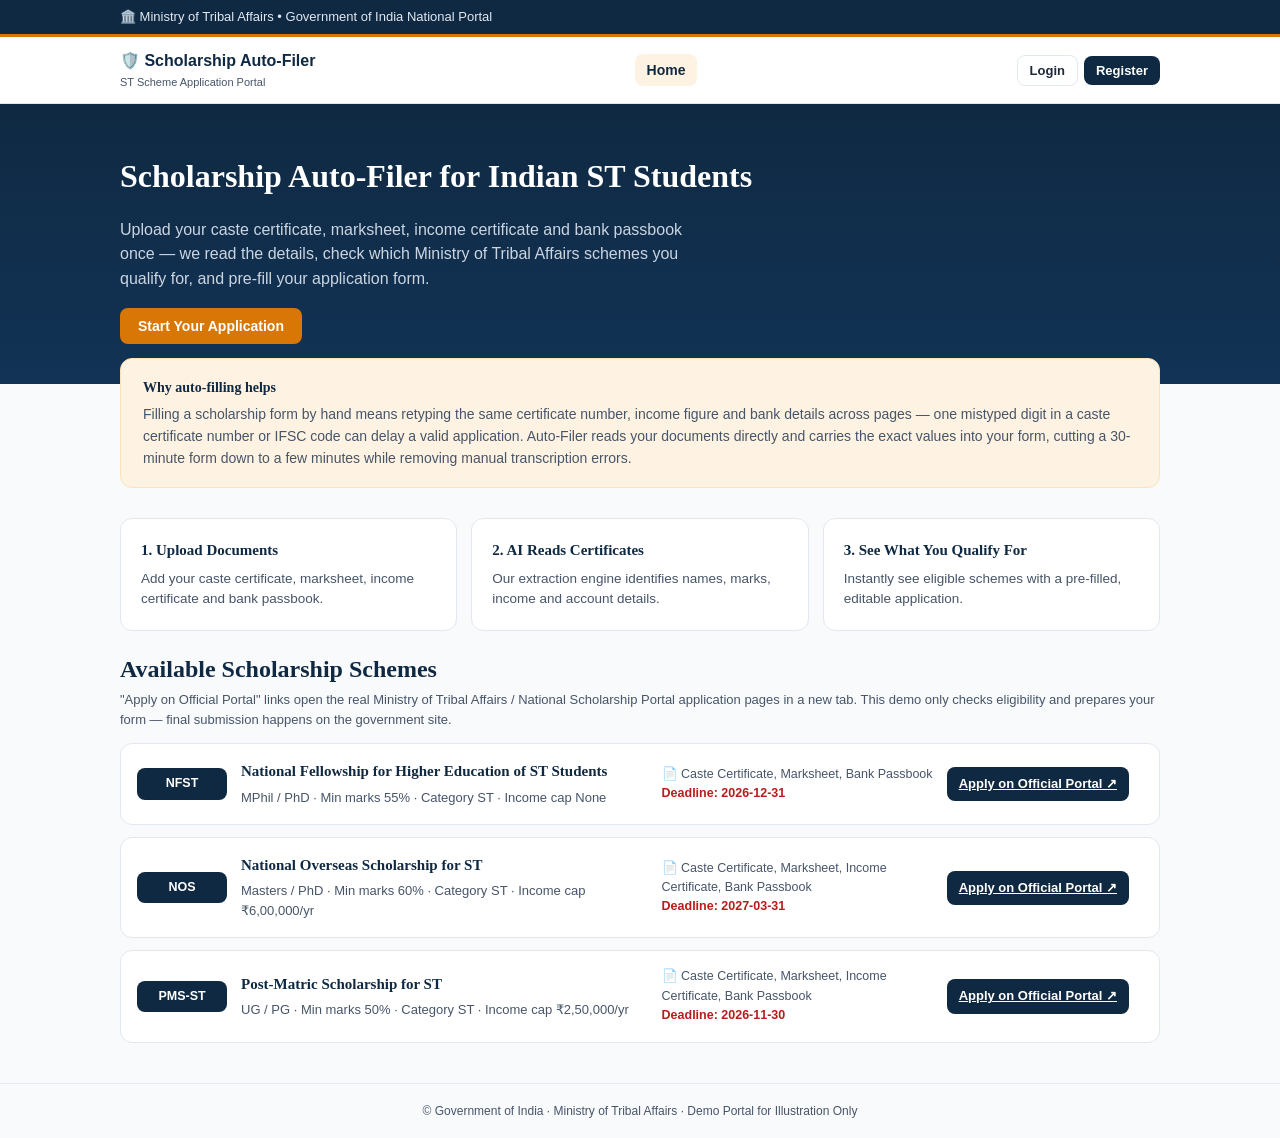
==== commit 06659597: "Add files via upload" ====
--- a/index.html
+++ b/index.html
@@ -1,1740 +1,409 @@
-<!DOCTYPE html>
+<!doctype html>
 <html lang="en">
 <head>
 <meta charset="UTF-8">
-<meta name="viewport" content="width=device-width, initial-scale=1.0">
-<title>IRONFORGE — GYM TRACKER</title>
-<link rel="preconnect" href="https://fonts.googleapis.com">
-<link href="https://fonts.googleapis.com/css2?family=Bebas+Neue&family=Barlow+Condensed:wght@300;400;500;600;700&family=Barlow:wght@300;400;500;600&display=swap" rel="stylesheet">
+<meta name="viewport" content="width=device-width, initial-scale=1, viewport-fit=cover">
+<title>Scholarship Auto-Filer | Ministry of Tribal Affairs</title>
 <style>
-:root{--bg:#0A0A0A;--card:#111111;--elevated:#181818;--red:#E8200A;--red-dark:#a01508;--gold:#C8A04A;--green:#2ECC71;--blue:#3498DB;--text:#E8E8E0;--muted:#999999;--border:#2A2A2A;--nav-bg:rgba(10,10,10,0.88);--shadow:rgba(0,0,0,0.5)}
-html[data-theme="light"]{--bg:#F2F2F0;--card:#FFFFFF;--elevated:#EBEBEB;--red:#D41A06;--red-dark:#a01508;--gold:#A87C28;--green:#1EA85A;--blue:#2176AE;--text:#111111;--muted:#666666;--border:#DEDEDE;--nav-bg:rgba(242,242,240,0.92);--shadow:rgba(0,0,0,0.12)}
-*{box-sizing:border-box;margin:0;padding:0}
-html{scroll-behavior:smooth}
-body{background:var(--bg);color:var(--text);font-family:'Barlow',sans-serif;font-size:15px;min-height:100vh}
-::-webkit-scrollbar{width:6px}
-::-webkit-scrollbar-track{background:var(--bg)}
-::-webkit-scrollbar-thumb{background:var(--red);border-radius:3px}
-::-webkit-scrollbar-thumb:hover{background:var(--red-dark)}
-
-/* NAV */
-#navbar{position:fixed;top:0;left:0;right:0;height:56px;background:var(--nav-bg);backdrop-filter:blur(12px);border-bottom:1px solid var(--border);z-index:1000;display:flex;align-items:center;padding:0 24px;gap:24px}
-.nav-logo{font-family:'Bebas Neue',sans-serif;font-size:26px;color:var(--red);letter-spacing:3px;cursor:pointer;white-space:nowrap}
-.nav-logo span{color:var(--gold)}
-.nav-links{display:flex;gap:2px;flex:1;justify-content:center;flex-wrap:wrap}
-.nav-link{font-family:'Barlow Condensed',sans-serif;font-size:13px;font-weight:600;letter-spacing:1.5px;color:var(--muted);text-transform:uppercase;cursor:pointer;padding:6px 10px;position:relative;transition:color .2s;white-space:nowrap}
-.nav-link:hover{color:var(--text)}
-.nav-link.active{color:var(--text)}
-.nav-link.active::after{content:'';position:absolute;bottom:0;left:10px;right:10px;height:2px;background:var(--red)}
-
-/* MAIN */
-.page-wrap{padding-top:72px;min-height:100vh;padding-bottom:40px}
-.page{display:none;padding:0 24px;max-width:1200px;margin:0 auto}
-.page.active{display:block}
-
-/* HEADINGS */
-h1,h2,h3{font-family:'Bebas Neue',sans-serif;letter-spacing:2px}
-h1{font-size:42px;color:var(--text)}
-h2{font-size:28px;color:var(--text)}
-h3{font-size:20px;color:var(--text)}
-.section-title{font-family:'Bebas Neue',sans-serif;font-size:22px;letter-spacing:2px;color:var(--red);margin-bottom:16px;text-transform:uppercase}
-.label{font-family:'Barlow Condensed',sans-serif;font-size:12px;letter-spacing:1.5px;color:var(--muted);text-transform:uppercase;margin-bottom:6px}
-.muted{color:var(--muted)}
-
-/* CARDS */
-.card{background:var(--card);border:1px solid var(--border);border-radius:4px;padding:20px}
-.card-elevated{background:var(--elevated);border:1px solid var(--border);border-radius:4px;padding:20px}
-.stat-card{background:var(--card);border:1px solid var(--border);border-left:3px solid var(--red);border-radius:4px;padding:20px}
-.stat-card .stat-val{font-family:'Bebas Neue',sans-serif;font-size:36px;color:var(--red);line-height:1}
-.stat-card .stat-label{font-family:'Barlow Condensed',sans-serif;font-size:12px;letter-spacing:1.5px;color:var(--muted);text-transform:uppercase;margin-top:4px}
-
-/* GRID */
-.grid-4{display:grid;grid-template-columns:repeat(4,1fr);gap:16px}
-.grid-3{display:grid;grid-template-columns:repeat(3,1fr);gap:16px}
-.grid-2{display:grid;grid-template-columns:repeat(2,1fr);gap:16px}
-.grid-6{display:grid;grid-template-columns:repeat(6,1fr);gap:12px}
-
-/* BUTTONS */
-.btn{font-family:'Barlow Condensed',sans-serif;font-size:14px;font-weight:700;letter-spacing:2px;text-transform:uppercase;cursor:pointer;border:none;padding:11px 22px;transition:all .2s;clip-path:polygon(0 0,calc(100% - 8px) 0,100% 8px,100% 100%,8px 100%,0 calc(100% - 8px));display:inline-flex;align-items:center;gap:8px}
-.btn-red{background:var(--red);color:#fff}
-.btn-red:hover{background:#ff2810;box-shadow:0 0 16px rgba(232,32,10,.5)}
-.btn-outline{background:transparent;color:var(--text);border:1px solid var(--border);clip-path:none;border-radius:2px}
-.btn-outline:hover{border-color:var(--red);color:var(--red)}
-.btn-gold{background:var(--gold);color:#000}
-.btn-gold:hover{background:#ddb85a}
-.btn-sm{padding:7px 14px;font-size:12px}
-.btn-full{width:100%;justify-content:center}
-
-/* INPUTS */
-.input-group{margin-bottom:16px}
-input[type=text],input[type=number],input[type=email],select,textarea{background:var(--elevated);border:1px solid var(--border);color:var(--text);font-family:'Barlow',sans-serif;font-size:14px;padding:10px 14px;border-radius:2px;width:100%;outline:none;transition:border .2s}
-input:focus,select:focus,textarea:focus{border-color:var(--red)}
-select option{background:var(--card);color:var(--text)}
-textarea{resize:vertical;min-height:80px}
-
-/* PROGRESS BARS */
-.progress-bar-wrap{margin-bottom:12px}
-.progress-bar-label{display:flex;justify-content:space-between;margin-bottom:4px;font-family:'Barlow Condensed',sans-serif;font-size:13px;letter-spacing:.5px}
-.progress-bar{height:8px;background:var(--elevated);border-radius:4px;overflow:hidden}
-.progress-fill{height:100%;border-radius:4px;transition:width .5s ease}
-.fill-red{background:linear-gradient(90deg,var(--red-dark),var(--red))}
-.fill-green{background:linear-gradient(90deg,#27ae60,var(--green))}
-.fill-gold{background:linear-gradient(90deg,#a07830,var(--gold))}
-.fill-blue{background:linear-gradient(90deg,#2471a3,var(--blue))}
-
-/* TAGS */
-.tag{font-family:'Barlow Condensed',sans-serif;font-size:11px;letter-spacing:1px;text-transform:uppercase;padding:3px 8px;border-radius:2px;display:inline-block}
-.tag-red{background:rgba(232,32,10,.15);color:var(--red);border:1px solid rgba(232,32,10,.3)}
-.tag-gold{background:rgba(200,160,74,.15);color:var(--gold);border:1px solid rgba(200,160,74,.3)}
-.tag-green{background:rgba(46,204,113,.15);color:var(--green);border:1px solid rgba(46,204,113,.3)}
-.tag-blue{background:rgba(52,152,219,.15);color:var(--blue);border:1px solid rgba(52,152,219,.3)}
-.tag-muted{background:rgba(153,153,153,.1);color:var(--muted);border:1px solid var(--border)}
-
-/* TOAST */
-#toast-container{position:fixed;bottom:24px;right:24px;z-index:9999;display:flex;flex-direction:column;gap:10px}
-.toast{background:var(--elevated);border:1px solid var(--border);border-left:3px solid var(--red);padding:12px 20px;font-family:'Barlow Condensed',sans-serif;font-size:14px;letter-spacing:.5px;border-radius:2px;transform:translateX(120%);transition:transform .35s cubic-bezier(.4,0,.2,1);min-width:240px;max-width:320px;box-shadow:0 8px 24px rgba(0,0,0,.5)}
-.toast.show{transform:translateX(0)}
-.toast.green{border-left-color:var(--green)}
-.toast.gold{border-left-color:var(--gold)}
-
-/* SETUP WIZARD */
-.wizard-dots{display:flex;gap:10px;justify-content:center;margin-bottom:32px}
-.dot{width:10px;height:10px;border-radius:50%;background:var(--border);transition:background .3s}
-.dot.active{background:var(--red)}
-.dot.done{background:var(--gold)}
-.goal-grid{display:grid;grid-template-columns:repeat(3,1fr);gap:12px;margin-bottom:20px}
-.goal-card{background:var(--elevated);border:1px solid var(--border);border-radius:4px;padding:20px;text-align:center;cursor:pointer;transition:all .2s}
-.goal-card:hover,.goal-card.selected{border-color:var(--red);background:rgba(232,32,10,.08)}
-.goal-card .emoji{font-size:28px;margin-bottom:8px}
-.goal-card .goal-name{font-family:'Bebas Neue',sans-serif;font-size:18px;letter-spacing:2px}
-.exp-btns{display:flex;gap:12px;margin-bottom:20px}
-.exp-btn{flex:1;padding:12px;background:var(--elevated);border:1px solid var(--border);color:var(--text);font-family:'Barlow Condensed',sans-serif;font-size:14px;font-weight:600;letter-spacing:1.5px;text-transform:uppercase;cursor:pointer;border-radius:2px;transition:all .2s}
-.exp-btn.selected,.exp-btn:hover{border-color:var(--red);background:rgba(232,32,10,.08);color:var(--red)}
-
-/* CALENDAR MINI */
-.mini-cal{display:grid;grid-template-columns:repeat(7,1fr);gap:4px;margin-top:12px}
-.mini-cal-head{font-family:'Barlow Condensed',sans-serif;font-size:10px;letter-spacing:1px;text-transform:uppercase;color:var(--muted);text-align:center;padding:4px 0}
-.mini-day{aspect-ratio:1;border-radius:2px;display:flex;align-items:center;justify-content:center;font-size:11px;font-family:'Barlow Condensed',sans-serif;font-weight:600;cursor:pointer;transition:all .2s}
-.mini-day.rest{background:rgba(42,42,42,.3);color:var(--muted)}
-.mini-day.scheduled{background:rgba(232,32,10,.25);color:var(--red)}
-.mini-day.done{background:rgba(46,204,113,.25);color:var(--green)}
-.mini-day.missed{background:rgba(160,21,8,.25);color:#a01508}
-.mini-day.today{outline:2px solid var(--red);outline-offset:1px}
-.mini-day.empty{background:transparent}
-
-/* TYPEWRITER OUTPUT */
-.typewriter-output{background:var(--bg);border:1px solid var(--border);border-radius:4px;padding:20px;font-family:'Barlow Condensed',sans-serif;font-size:15px;line-height:1.7;white-space:pre-wrap;min-height:200px;max-height:520px;overflow-y:auto;letter-spacing:.3px}
-.cursor-blink{display:inline-block;width:2px;height:16px;background:var(--red);margin-left:2px;animation:blink .7s step-end infinite;vertical-align:text-bottom}
-@keyframes blink{50%{opacity:0}}
-
-/* CHECKLIST */
-.check-item{display:flex;align-items:center;gap:12px;padding:12px;background:var(--elevated);border:1px solid var(--border);border-radius:2px;margin-bottom:8px;cursor:pointer;transition:all .2s}
-.check-item:hover{border-color:var(--border)}
-.check-item.done{opacity:.5}
-.check-item.done .check-name{text-decoration:line-through;color:var(--muted)}
-.check-box{width:20px;height:20px;border:2px solid var(--border);border-radius:2px;display:flex;align-items:center;justify-content:center;flex-shrink:0;transition:all .2s}
-.check-item.done .check-box{background:var(--green);border-color:var(--green)}
-.check-name{font-family:'Barlow Condensed',sans-serif;font-size:15px;font-weight:500;letter-spacing:.5px;flex:1}
-.check-detail{font-size:12px;color:var(--muted);font-family:'Barlow Condensed',sans-serif}
-
-/* EXERCISE CARDS */
-.exercise-card{background:var(--card);border:1px solid var(--border);border-radius:4px;padding:16px;transition:all .2s;cursor:default}
-.exercise-card:hover{border-color:var(--red)}
-.ex-name{font-family:'Bebas Neue',sans-serif;font-size:22px;letter-spacing:2px;color:var(--text);margin-bottom:6px}
-.ex-desc{font-size:13px;color:var(--muted);line-height:1.5}
-.filter-btns{display:flex;gap:8px;flex-wrap:wrap;margin-bottom:20px}
-.filter-btn{font-family:'Barlow Condensed',sans-serif;font-size:12px;font-weight:600;letter-spacing:1.5px;text-transform:uppercase;cursor:pointer;padding:7px 14px;background:var(--elevated);border:1px solid var(--border);color:var(--muted);border-radius:2px;transition:all .2s}
-.filter-btn:hover,.filter-btn.active{background:rgba(232,32,10,.1);border-color:var(--red);color:var(--red)}
-
-/* PRESET CARDS */
-.preset-card{background:var(--elevated);border:1px solid var(--border);border-radius:4px;padding:20px;cursor:pointer;transition:all .2s;text-align:center}
-.preset-card:hover{border-color:var(--red);background:rgba(232,32,10,.06)}
-.preset-icon{font-size:28px;margin-bottom:8px}
-.preset-name{font-family:'Bebas Neue',sans-serif;font-size:20px;letter-spacing:2px}
-
-/* FULL CALENDAR */
-.full-cal{width:100%}
-.cal-header{display:flex;justify-content:space-between;align-items:center;margin-bottom:16px}
-.cal-nav{background:var(--elevated);border:1px solid var(--border);color:var(--text);font-size:18px;cursor:pointer;width:36px;height:36px;display:flex;align-items:center;justify-content:center;border-radius:2px;transition:all .2s}
-.cal-nav:hover{border-color:var(--red);color:var(--red)}
-.cal-grid{display:grid;grid-template-columns:repeat(7,1fr);gap:6px}
-.cal-day-head{font-family:'Barlow Condensed',sans-serif;font-size:12px;letter-spacing:1.5px;text-transform:uppercase;color:var(--muted);text-align:center;padding:8px 4px}
-.cal-day{min-height:70px;background:var(--elevated);border:1px solid var(--border);border-radius:2px;padding:6px;cursor:pointer;transition:all .2s;position:relative}
-.cal-day:hover{border-color:var(--red)}
-.cal-day.empty{background:transparent;border-color:transparent;cursor:default}
-.cal-day.today{border-color:var(--red)}
-.cal-day-num{font-family:'Barlow Condensed',sans-serif;font-size:16px;font-weight:700;color:var(--muted)}
-.cal-day.today .cal-day-num{color:var(--red)}
-.cal-badge{font-size:9px;font-family:'Barlow Condensed',sans-serif;font-weight:700;letter-spacing:.5px;padding:2px 5px;border-radius:2px;margin-top:4px;display:inline-block}
-.badge-sched{background:rgba(232,32,10,.2);color:var(--red)}
-.badge-done{background:rgba(46,204,113,.2);color:var(--green)}
-.badge-missed{background:rgba(160,21,8,.2);color:#a01508}
-.badge-rest{background:rgba(42,42,42,.3);color:var(--muted)}
-
-/* BAR CHART */
-.bar-chart{display:flex;align-items:flex-end;gap:6px;height:160px;padding:0 4px;margin-top:12px}
-.bar-wrap{flex:1;display:flex;flex-direction:column;align-items:center;gap:4px}
-.bar{width:100%;background:linear-gradient(0deg,var(--red-dark),var(--red));border-radius:2px 2px 0 0;transition:height .5s ease;min-height:2px;position:relative}
-.bar-val{font-size:10px;font-family:'Barlow Condensed',sans-serif;color:var(--text);text-align:center}
-.bar-date{font-size:9px;font-family:'Barlow Condensed',sans-serif;color:var(--muted);text-align:center;margin-top:2px;writing-mode:vertical-lr;transform:rotate(180deg);height:40px;line-height:1}
-
-/* EXPENSE LOG */
-.expense-item{display:flex;align-items:center;gap:12px;padding:12px 16px;background:var(--elevated);border:1px solid var(--border);border-radius:2px;margin-bottom:8px}
-.expense-dot{width:10px;height:10px;border-radius:50%;flex-shrink:0}
-.expense-desc{flex:1}
-.expense-name{font-family:'Barlow Condensed',sans-serif;font-size:15px;letter-spacing:.3px}
-.expense-cat{font-size:11px;color:var(--muted)}
-.expense-amt{font-family:'Bebas Neue',sans-serif;font-size:20px}
-.expense-del{background:none;border:none;color:var(--muted);cursor:pointer;font-size:16px;transition:color .2s;padding:4px}
-.expense-del:hover{color:var(--red)}
-
-/* FOOD LOG */
-.food-item{display:flex;align-items:center;gap:12px;padding:10px 14px;background:var(--elevated);border:1px solid var(--border);border-radius:2px;margin-bottom:6px}
-.food-name{flex:1;font-family:'Barlow Condensed',sans-serif;font-size:14px;letter-spacing:.3px}
-.food-cal{font-family:'Bebas Neue',sans-serif;font-size:18px;color:var(--gold)}
-.food-del{background:none;border:none;color:var(--muted);cursor:pointer;font-size:14px;transition:color .2s}
-.food-del:hover{color:var(--red)}
-
-/* PB LIST */
-.pb-item{display:flex;align-items:center;gap:12px;padding:12px 16px;background:var(--elevated);border:1px solid var(--border);border-left:3px solid var(--gold);border-radius:2px;margin-bottom:8px}
-.pb-ex{font-family:'Barlow Condensed',sans-serif;font-size:16px;font-weight:600;letter-spacing:.5px;flex:1}
-.pb-weight{font-family:'Bebas Neue',sans-serif;font-size:22px;color:var(--gold)}
-.pb-del{background:none;border:none;color:var(--muted);cursor:pointer;font-size:14px;transition:color .2s}
-.pb-del:hover{color:var(--red)}
-
-/* SUPP LIST */
-.supp-item{display:flex;align-items:center;gap:12px;padding:10px 14px;background:var(--elevated);border:1px solid var(--border);border-radius:2px;margin-bottom:6px}
-.supp-name{flex:1;font-family:'Barlow Condensed',sans-serif;font-size:14px}
-.supp-del{background:none;border:none;color:var(--muted);cursor:pointer;font-size:14px;transition:color .2s}
-.supp-del:hover{color:var(--red)}
-
-/* DIVIDERS */
-hr{border:none;border-top:1px solid var(--border);margin:24px 0}
-.spacer{height:16px}
-.spacer-lg{height:32px}
-
-/* THEME TOGGLE */
-#theme-toggle{background:var(--elevated);border:1px solid var(--border);color:var(--text);width:36px;height:36px;border-radius:50%;cursor:pointer;font-size:16px;display:flex;align-items:center;justify-content:center;transition:all .2s;flex-shrink:0}
-#theme-toggle:hover{border-color:var(--red);transform:rotate(20deg)}
-
-/* HAMBURGER */
-#hamburger{display:none;flex-direction:column;justify-content:center;gap:5px;background:none;border:none;cursor:pointer;padding:6px;width:36px;height:36px;margin-left:auto;flex-shrink:0}
-#hamburger span{display:block;height:2px;background:var(--text);border-radius:2px;transition:all .3s}
-#hamburger.open span:nth-child(1){transform:translateY(7px) rotate(45deg)}
-#hamburger.open span:nth-child(2){opacity:0;transform:scaleX(0)}
-#hamburger.open span:nth-child(3){transform:translateY(-7px) rotate(-45deg)}
-
-/* MOBILE DRAWER */
-#mobile-menu{position:fixed;top:0;right:0;bottom:0;width:280px;background:var(--card);border-left:1px solid var(--border);z-index:2000;transform:translateX(100%);transition:transform .35s cubic-bezier(.4,0,.2,1);overflow-y:auto}
-#mobile-menu.open{transform:translateX(0)}
-#mobile-menu-inner{padding:20px}
-.mob-link{display:flex;align-items:center;gap:12px;font-family:'Barlow Condensed',sans-serif;font-size:17px;font-weight:600;letter-spacing:1px;color:var(--muted);text-transform:uppercase;padding:14px 12px;border-bottom:1px solid var(--border);cursor:pointer;transition:all .2s;text-decoration:none}
-.mob-link:hover,.mob-link.active{color:var(--text);background:rgba(232,32,10,.07);border-radius:2px;padding-left:16px}
-.mob-link.active{color:var(--red)}
-#mobile-overlay{position:fixed;inset:0;background:rgba(0,0,0,.65);z-index:1999;display:none;backdrop-filter:blur(2px)}
-#mobile-overlay.open{display:block}
-
-/* RESPONSIVE */
-@media(max-width:900px){
-  .grid-4{grid-template-columns:repeat(2,1fr)}
-  .grid-3{grid-template-columns:repeat(2,1fr)}
-  .grid-6{grid-template-columns:repeat(3,1fr)}
-  .goal-grid{grid-template-columns:repeat(2,1fr)}
-  .nav-links{gap:0}
-  .nav-link{padding:6px 6px;font-size:11px}
-}
-@media(max-width:600px){
-  #guide-cards{grid-template-columns:1fr !important}
-  .grid-3{grid-template-columns:1fr}
-  .grid-2{grid-template-columns:1fr}
-  .grid-6{grid-template-columns:repeat(2,1fr)}
-  .goal-grid{grid-template-columns:1fr 1fr}
-  .page{padding:0 12px}
-  h1{font-size:32px}
-  .nav-links{display:none}
-  #hamburger{display:flex}
-}
+:root{color-scheme:light;--navy:#0F2942;--navyL:#16385A;--slate:#1E293B;--slateL:#475569;--saffron:#D97706;--saffronBg:#FEF3E2;--emerald:#059669;--emeraldBg:#ECFDF5;--red:#B91C1C;--redBg:#FEF2F2;--bg:#F8FAFC;--border:#E2E8F0}
+*{box-sizing:border-box}
+body{margin:0;background:var(--bg);color:var(--slate);font-family:Inter,-apple-system,Arial,sans-serif;line-height:1.55;padding-top:env(safe-area-inset-top,0)}
+h1,h2,h3,h4{font-family:Georgia,serif;color:var(--navy);margin:0 0 .4em}
+a{color:inherit}
+.wrap{max-width:1080px;margin:0 auto;padding:0 20px}
+.banner{background:var(--navy);color:#E2E8F0;font-size:13px;padding:7px 0;border-bottom:3px solid var(--saffron)}
+.nav{background:#fff;border-bottom:1px solid var(--border);position:sticky;top:0;z-index:10}
+.nav .wrap{display:flex;align-items:center;justify-content:space-between;padding:12px 20px;gap:10px;flex-wrap:wrap}
+.brand{font-weight:700;color:var(--navy);font-size:16px;cursor:pointer}
+.brand span{display:block;font-size:11px;color:var(--slateL);font-weight:400}
+.navlinks{display:flex;gap:4px;flex-wrap:wrap}
+.navlinks button{background:none;border:none;padding:8px 12px;border-radius:8px;font-size:14px;font-weight:600;color:var(--slate);cursor:pointer}
+.navlinks button.on{background:var(--saffronBg);color:var(--navy)}
+.btn{display:inline-flex;align-items:center;gap:6px;border:none;border-radius:8px;padding:10px 18px;font-size:14px;font-weight:600;cursor:pointer}
+.btn-navy{background:var(--navy);color:#fff}
+.btn-saf{background:var(--saffron);color:#fff}
+.btn-out{background:#fff;border:1.5px solid var(--border);color:var(--slate)!important}
+.btn-sm{padding:7px 12px;font-size:13px}
+.card{background:#fff;border:1px solid var(--border);border-radius:12px;padding:20px}
+.hero{background:linear-gradient(180deg,var(--navy),#123356);color:#fff;padding:48px 0 40px}
+.hero h1{color:#fff;font-size:32px;max-width:700px}
+.hero p{color:#CBD5E1;max-width:600px}
+.valuebox{background:var(--saffronBg);border:1px solid #FDE2B8;border-radius:12px;padding:18px 22px;margin:-26px auto 30px;max-width:1040px;position:relative}
+.grid3{display:grid;grid-template-columns:repeat(auto-fit,minmax(220px,1fr));gap:14px;margin:20px 0}
+.grid2{display:grid;grid-template-columns:repeat(auto-fit,minmax(280px,1fr));gap:14px}
+.grid4{display:grid;grid-template-columns:repeat(auto-fit,minmax(160px,1fr));gap:14px;margin-bottom:20px}
+.scheme{display:grid;grid-template-columns:90px 1.5fr 1fr auto auto;gap:14px;align-items:center;padding:16px;margin-bottom:12px}
+@media (max-width:900px){.scheme{grid-template-columns:1fr}}
+.codebadge{background:var(--navy);color:#fff;font-weight:700;border-radius:8px;padding:6px 0;text-align:center;font-size:12.5px}
+.badge{display:inline-flex;align-items:center;gap:5px;padding:4px 10px;border-radius:999px;font-size:12px;font-weight:700}
+.b-em{background:var(--emeraldBg);color:var(--emerald)}
+.b-red{background:var(--redBg);color:var(--red)}
+.b-slate{background:#F1F5F9;color:var(--slateL)}
+.b-amber{background:var(--saffronBg);color:var(--saffron)}
+.field{display:flex;flex-direction:column;gap:5px;margin-bottom:10px}
+.field label{font-size:12px;font-weight:700;color:var(--slateL)}
+.field input,.field select,.field textarea{border:1.5px solid var(--border);border-radius:8px;padding:9px 11px;font-size:14px;font-family:inherit;background:#fff;color:var(--slate)}
+.course-btn{border:1.5px solid var(--border);background:#fff;color:var(--slate)!important;padding:9px 16px;border-radius:9px;font-weight:600;cursor:pointer;margin:4px 6px 4px 0}
+.course-btn.on{background:var(--navy);color:#fff!important;border-color:var(--navy)}
+.docstatus{font-size:12.5px;color:var(--emerald);font-weight:700;margin-top:6px}
+pre.ext{background:var(--slate);color:#E2E8F0;border-radius:8px;padding:10px 12px;font-size:12px;overflow-x:auto;margin-top:8px}
+.eligcard{border-left:4px solid var(--border);padding:14px}
+.eligcard.pass{border-left-color:var(--emerald)}
+.eligcard.fail{border-left-color:var(--red)}
+.eligcard li.r{color:var(--emerald)}
+.eligcard li.x{color:var(--red)}
+table{width:100%;border-collapse:collapse;font-size:13.5px}
+th{text-align:left;font-size:11px;text-transform:uppercase;color:var(--slateL);padding:9px 12px;border-bottom:1.5px solid var(--border)}
+td{padding:11px 12px;border-bottom:1px solid var(--border)}
+.filterbar{display:flex;gap:8px;flex-wrap:wrap;margin-bottom:14px}
+.filterbar input,.filterbar select{border:1.5px solid var(--border);border-radius:8px;padding:8px 10px;font-size:13.5px;background:#fff;color:var(--slate)}
+.modalbg{position:fixed;inset:0;background:rgba(15,41,66,.55);display:flex;align-items:center;justify-content:center;z-index:50;padding:16px}
+.modal{background:#fff;border-radius:12px;max-width:600px;width:100%;max-height:85vh;overflow:auto;padding:24px}
+.authcard{max-width:400px;margin:40px auto;padding:26px}
+.metric .v{font-size:26px;color:var(--navy);font-family:Georgia,serif}
+.metric .l{font-size:11.5px;color:var(--slateL);font-weight:700;text-transform:uppercase}
+.footer{border-top:1px solid var(--border);padding:18px 0;color:var(--slateL);font-size:12px;text-align:center;margin-top:40px}
+.empty{text-align:center;padding:30px;color:var(--slateL)}
 </style>
 </head>
 <body>
-
-<div id="toast-container"></div>
-
-<nav id="navbar">
-  <div class="nav-logo" onclick="goPage('dashboard')">IRON<span>FORGE</span></div>
-  <div class="nav-links">
-    <span class="nav-link" data-page="dashboard" onclick="goPage('dashboard')">Dashboard</span>
-    <span class="nav-link" data-page="workout" onclick="goPage('workout')">Workout</span>
-    <span class="nav-link" data-page="diet" onclick="goPage('diet')">Diet</span>
-    <span class="nav-link" data-page="progress" onclick="goPage('progress')">Progress</span>
-    <span class="nav-link" data-page="finance" onclick="goPage('finance')">Finance</span>
-    <span class="nav-link" data-page="calendar" onclick="goPage('calendar')">Calendar</span>
-    <span class="nav-link" data-page="exercises" onclick="goPage('exercises')">Exercises</span>
-    <span class="nav-link" data-page="setup" onclick="goPage('setup')">Setup</span>
-    <span class="nav-link" data-page="about" onclick="goPage('about')">Guide</span>
-  </div>
-  <button id="theme-toggle" onclick="toggleTheme()" title="Toggle light/dark mode">🌙</button>
-  <button id="hamburger" onclick="toggleMobileMenu()" aria-label="Menu">
-    <span></span><span></span><span></span>
-  </button>
-</nav>
-
-<!-- MOBILE MENU DRAWER -->
-<div id="mobile-menu">
-  <div id="mobile-menu-inner">
-    <div style="display:flex;justify-content:space-between;align-items:center;margin-bottom:24px">
-      <div style="font-family:'Bebas Neue',sans-serif;font-size:22px;color:var(--red);letter-spacing:3px">IRON<span style="color:var(--gold)">FORGE</span></div>
-      <button onclick="toggleMobileMenu()" style="background:none;border:none;color:var(--muted);font-size:24px;cursor:pointer;line-height:1">✕</button>
+<div id="app"></div>
+<script>
+const SCHEMES=[
+ {code:'NFST',name:'National Fellowship for Higher Education of ST Students',levels:['MPhil','PhD'],minMarks:55,incomeCap:0,category:'ST',docs:['Caste Certificate','Marksheet','Bank Passbook'],deadline:'2026-12-31',link:'https://scholarships.gov.in',linkLabel:'National Scholarship Portal'},
+ {code:'NOS',name:'National Overseas Scholarship for ST',levels:['Masters','PhD'],minMarks:60,incomeCap:600000,category:'ST',docs:['Caste Certificate','Marksheet','Income Certificate','Bank Passbook'],deadline:'2027-03-31',link:'https://overseas.tribal.gov.in',linkLabel:'NOS Portal (overseas.tribal.gov.in)'},
+ {code:'PMS-ST',name:'Post-Matric Scholarship for ST',levels:['UG','PG'],minMarks:50,incomeCap:250000,category:'ST',docs:['Caste Certificate','Marksheet','Income Certificate','Bank Passbook'],deadline:'2026-11-30',link:'https://scholarships.gov.in',linkLabel:'National Scholarship Portal'}
+];
+const PRESETS={
+ caste_certificate:{name:'Rahul Kumar',category:'ST',certificate_number:'ST/OD/2019/104582',issue_date:'2019-06-14'},
+ marksheet:{name:'Rahul Kumar',marks_percentage:68.4,year_of_passing:'2024',board_or_university:'Utkal University'},
+ income_certificate:{name:'Rahul Kumar',annual_income_inr:180000,financial_year:'2025-26'},
+ bank_passbook:{account_holder_name:'Rahul Kumar',account_number:'30281940275',ifsc_code:'SBIN0007529',bank_name:'State Bank of India'}
+};
+const DOC_TYPES=[['caste_certificate','Caste Certificate'],['marksheet','Marksheet'],['income_certificate','Income Certificate'],['bank_passbook','Bank Passbook / Cheque']];
+const STATUS_LABEL={submitted:'Submitted',under_review:'Under Review',approved:'Approved',rejected:'Rejected',needs_resubmission:'Needs Resubmission'};
+const STATUS_CLASS={submitted:'b-slate',under_review:'b-amber',approved:'b-em',rejected:'b-red',needs_resubmission:'b-red'};
+
+function load(key,fallback){try{const v=localStorage.getItem(key);return v?JSON.parse(v):fallback}catch(e){return fallback}}
+function save(key,val){try{localStorage.setItem(key,JSON.stringify(val))}catch(e){}}
+
+let users=load('saf_users',null);
+if(!users){
+ users=[
+  {id:1,full_name:'Rahul Kumar',email:'rahul.st@example.com',password:'student123',role:'student'},
+  {id:2,full_name:'Ministry Reviewer',email:'admin@tribal.gov.in',password:'admin123',role:'admin'}
+ ];
+ save('saf_users',users);
+}
+let applications=load('saf_applications',[]);
+let session=load('saf_session',null);
+
+let route='home';
+let wiz={course:'UG',docs:{},form:{full_name:'',category:'ST',course_level:'UG',marks_percentage:'',annual_income:'',caste_cert_number:'',bank_account_number:'',ifsc_code:'',bank_name:''},eligibility:null,scheme:'',busyDoc:null};
+let adminFilter={scheme:'',status:'',search:''};
+let modal=null; // {type:'app'|'admin', app}
+let adminDraft={status:'under_review',notes:''};
+
+function nav(r){route=r;render()}
+function esc(s){return (s||'').toString().replace(/[&<>"]/g,c=>({'&':'&amp;','<':'&lt;','>':'&gt;','"':'&quot;'}[c]))}
+function inr(n){return '₹'+Number(n||0).toLocaleString('en-IN')}
+
+function login(email,password){
+ const u=users.find(x=>x.email===email && x.password===password);
+ if(!u){alert('Invalid email or password');return}
+ session={id:u.id,full_name:u.full_name,email:u.email,role:u.role};
+ save('saf_session',session);
+ nav(u.role==='admin'?'admin':'apply');
+}
+function demoLogin(role){
+ const u=users.find(x=>x.role===role);
+ session={id:u.id,full_name:u.full_name,email:u.email,role:u.role};
+ save('saf_session',session);
+ nav(role==='admin'?'admin':'apply');
+}
+function registerUser(full_name,email,password){
+ if(users.some(x=>x.email===email)){alert('An account with this email already exists');return}
+ const u={id:Date.now(),full_name,email,password,role:'student'};
+ users.push(u);save('saf_users',users);
+ session={id:u.id,full_name:u.full_name,email:u.email,role:'student'};
+ save('saf_session',session);
+ nav('apply');
+}
+function logout(){session=null;save('saf_session',null);nav('home')}
+
+function mergeExtracted(docType,ex){
+ const f=wiz.form;
+ if(docType==='caste_certificate'){f.full_name=ex.name||f.full_name;f.category=ex.category||f.category;f.caste_cert_number=ex.certificate_number||f.caste_cert_number;}
+ if(docType==='marksheet'){f.full_name=ex.name||f.full_name;f.marks_percentage=ex.marks_percentage??f.marks_percentage;}
+ if(docType==='income_certificate'){f.annual_income=ex.annual_income_inr??f.annual_income;}
+ if(docType==='bank_passbook'){f.bank_account_number=ex.account_number||f.bank_account_number;f.ifsc_code=ex.ifsc_code||f.ifsc_code;f.bank_name=ex.bank_name||f.bank_name;}
+}
+function usePreset(docType){
+ wiz.busyDoc=docType;render();
+ setTimeout(()=>{wiz.docs[docType]=PRESETS[docType];mergeExtracted(docType,PRESETS[docType]);wiz.busyDoc=null;render();},350);
+}
+function handleFile(docType,fileInput){
+ // Simulated on-device extraction engine (no external API available in this demo).
+ if(!fileInput.files || !fileInput.files[0]) return;
+ wiz.busyDoc=docType;render();
+ setTimeout(()=>{wiz.docs[docType]={...PRESETS[docType],_source:'simulation_fallback'};mergeExtracted(docType,wiz.docs[docType]);wiz.busyDoc=null;render();},600);
+}
+function evaluate(scheme,a){
+ const reasons=[],blockers=[];
+ if(a.category===scheme.category) reasons.push(`Category matches (${scheme.category})`);
+ else blockers.push(`Category "${a.category}" does not match required "${scheme.category}"`);
+ if(scheme.levels.includes(a.course_level)) reasons.push(`Course level "${a.course_level}" is eligible`);
+ else blockers.push(`Course level "${a.course_level}" not covered (accepted: ${scheme.levels.join(', ')})`);
+ if(a.marks_percentage>=scheme.minMarks) reasons.push(`Marks ${a.marks_percentage}% meet the minimum of ${scheme.minMarks}%`);
+ else blockers.push(`Marks ${a.marks_percentage}% are below the required ${scheme.minMarks}%`);
+ if(scheme.incomeCap===0) reasons.push('No income ceiling applies to this scheme');
+ else if(a.annual_income<=scheme.incomeCap) reasons.push(`Income ${inr(a.annual_income)} is within the cap of ${inr(scheme.incomeCap)}`);
+ else blockers.push(`Income ${inr(a.annual_income)} exceeds the cap of ${inr(scheme.incomeCap)}`);
+ return {code:scheme.code,name:scheme.name,eligible:blockers.length===0,reasons,blockers};
+}
+function runEligibility(){
+ const a={category:wiz.form.category,course_level:wiz.form.course_level,marks_percentage:Number(wiz.form.marks_percentage)||0,annual_income:Number(wiz.form.annual_income)||0};
+ wiz.eligibility=SCHEMES.map(s=>evaluate(s,a));
+ const first=wiz.eligibility.find(r=>r.eligible);
+ wiz.scheme=first?first.code:'';
+ render();
+}
+function submitApp(e){
+ e.preventDefault();
+ if(!wiz.scheme){alert('Please select a target scheme first.');return}
+ const f=wiz.form;
+ applications.push({id:Date.now(),user_id:session.id,scheme_code:wiz.scheme,full_name:f.full_name,category:f.category,course_level:f.course_level,
+  marks_percentage:Number(f.marks_percentage)||0,annual_income:Number(f.annual_income)||0,caste_cert_number:f.caste_cert_number,
+  bank_account_number:f.bank_account_number,ifsc_code:f.ifsc_code,bank_name:f.bank_name,status:'submitted',reviewer_notes:'',
+  created_at:new Date().toISOString(),processed_at:null});
+ save('saf_applications',applications);
+ wiz={course:'UG',docs:{},form:{full_name:session.full_name,category:'ST',course_level:'UG',marks_percentage:'',annual_income:'',caste_cert_number:'',bank_account_number:'',ifsc_code:'',bank_name:''},eligibility:null,scheme:'',busyDoc:null};
+ nav('applications');
+}
+function saveDecision(){
+ const app=applications.find(a=>a.id===modal.app.id);
+ app.status=adminDraft.status;app.reviewer_notes=adminDraft.notes;
+ if(app.status==='approved'||app.status==='rejected') app.processed_at=new Date().toISOString();
+ save('saf_applications',applications);
+ modal=null;render();
+}
+
+function Banner(){return `<div class="banner"><div class="wrap">🏛️ Ministry of Tribal Affairs • Government of India National Portal</div></div>`}
+function Nav(){
+ const links=[['home','Home']];
+ if(session && session.role==='student'){links.push(['apply','Apply'],['applications','My Applications']);}
+ if(session && session.role==='admin'){links.push(['admin','Admin Dashboard']);}
+ return `<div class="nav"><div class="wrap">
+  <div class="brand" onclick="nav('home')">🛡️ Scholarship Auto-Filer<span>ST Scheme Application Portal</span></div>
+  <div class="navlinks">${links.map(([r,l])=>`<button class="${route===r?'on':''}" onclick="nav('${r}')">${l}</button>`).join('')}</div>
+  <div>${session?`<span style="font-size:13px;color:var(--slateL);margin-right:10px">${esc(session.full_name)}</span><button class="btn btn-out btn-sm" onclick="logout()">Logout</button>`
+   :`<button class="btn btn-out btn-sm" onclick="nav('login')" style="margin-right:6px">Login</button><button class="btn btn-navy btn-sm" onclick="nav('register')">Register</button>`}</div>
+ </div></div>`;
+}
+function Footer(){return `<div class="footer">© Government of India · Ministry of Tribal Affairs · Demo Portal for Illustration Only</div>`}
+
+function Home(){
+ return `<div class="hero"><div class="wrap">
+  <h1 style="color:#fff">Scholarship Auto-Filer for Indian ST Students</h1>
+  <p>Upload your caste certificate, marksheet, income certificate and bank passbook once — we read the details, check which Ministry of Tribal Affairs schemes you qualify for, and pre-fill your application form.</p>
+  <div><button class="btn btn-saf" onclick="nav('${session?'apply':'register'}')">Start Your Application</button></div>
+ </div></div>
+ <div class="wrap">
+  <div class="valuebox"><h3 style="font-size:14px">Why auto-filling helps</h3>
+  <p style="margin:0;color:var(--slateL);font-size:14px">Filling a scholarship form by hand means retyping the same certificate number, income figure and bank details across pages — one mistyped digit in a caste certificate number or IFSC code can delay a valid application. Auto-Filer reads your documents directly and carries the exact values into your form, cutting a 30-minute form down to a few minutes while removing manual transcription errors.</p></div>
+  <div class="grid3">
+   <div class="card"><h4 style="font-size:15px">1. Upload Documents</h4><p style="color:var(--slateL);font-size:13.5px;margin:0">Add your caste certificate, marksheet, income certificate and bank passbook.</p></div>
+   <div class="card"><h4 style="font-size:15px">2. AI Reads Certificates</h4><p style="color:var(--slateL);font-size:13.5px;margin:0">Our extraction engine identifies names, marks, income and account details.</p></div>
+   <div class="card"><h4 style="font-size:15px">3. See What You Qualify For</h4><p style="color:var(--slateL);font-size:13.5px;margin:0">Instantly see eligible schemes with a pre-filled, editable application.</p></div>
+  </div>
+  <h2>Available Scholarship Schemes</h2>
+  <p style="color:var(--slateL);font-size:13px;margin-top:-8px">"Apply on Official Portal" links open the real Ministry of Tribal Affairs / National Scholarship Portal application pages in a new tab. This demo only checks eligibility and prepares your form — final submission happens on the government site.</p>
+  ${SCHEMES.map(s=>`<div class="card scheme">
+   <div class="codebadge">${s.code}</div>
+   <div><h4 style="font-size:15px;margin-bottom:4px">${esc(s.name)}</h4><div style="font-size:13px;color:var(--slateL)">${s.levels.join(' / ')} · Min marks ${s.minMarks}% · Category ${s.category} · Income cap ${s.incomeCap===0?'None':inr(s.incomeCap)+'/yr'}</div></div>
+   <div style="font-size:12.5px;color:var(--slateL)">📄 ${s.docs.join(', ')}<br><span style="color:var(--red);font-weight:700">Deadline: ${s.deadline}</span></div>
+   <a class="btn btn-navy btn-sm" href="${s.link}" target="_blank" rel="noopener noreferrer" title="${esc(s.linkLabel)}">Apply on Official Portal ↗</a>
+  </div>`).join('')}
+ </div>`;
+}
+
+function AuthShell(title,sub,body){
+ return `<div class="wrap"><div class="card authcard"><h2 style="text-align:center">${title}</h2><p style="text-align:center;color:var(--slateL);font-size:13.5px;margin-top:0">${sub}</p>${body}</div></div>`;
+}
+function Login(){
+ return AuthShell('Sign In','Access your scholarship application portal',`
+  <button class="btn btn-navy" style="width:100%;justify-content:center;margin-bottom:8px" onclick="demoLogin('student')">🎓 1-Click Demo Student Login</button>
+  <button class="btn btn-out" style="width:100%;justify-content:center;margin-bottom:16px" onclick="demoLogin('admin')">🛡️ 1-Click Demo Admin Login</button>
+  <form onsubmit="event.preventDefault();login(this.email.value,this.password.value)">
+   <div class="field"><label>Email</label><input name="email" type="email" required></div>
+   <div class="field"><label>Password</label><input name="password" type="password" required></div>
+   <button class="btn btn-saf" style="width:100%;justify-content:center" type="submit">Sign In</button>
+  </form>
+  <p style="text-align:center;font-size:13px;margin-top:14px">New here? <a style="color:var(--navy);font-weight:700;cursor:pointer" onclick="nav('register')">Create an account</a></p>`);
+}
+function Register(){
+ return AuthShell('Create Student Account','Register to start your scholarship application',`
+  <button class="btn btn-navy" style="width:100%;justify-content:center;margin-bottom:16px" onclick="demoLogin('student')">🎓 1-Click Demo Student Login</button>
+  <form onsubmit="event.preventDefault();registerUser(this.full_name.value,this.email.value,this.password.value)">
+   <div class="field"><label>Full Name</label><input name="full_name" required></div>
+   <div class="field"><label>Email</label><input name="email" type="email" required></div>
+   <div class="field"><label>Password</label><input name="password" type="password" minlength="6" required></div>
+   <button class="btn btn-saf" style="width:100%;justify-content:center" type="submit">Create Account</button>
+  </form>
+  <p style="text-align:center;font-size:13px;margin-top:14px">Already registered? <a style="color:var(--navy);font-weight:700;cursor:pointer" onclick="nav('login')">Sign in</a></p>`);
+}
+
+function docCard(key,label){
+ const ex=wiz.docs[key],busy=wiz.busyDoc===key;
+ return `<div class="card">
+  <div style="display:flex;align-items:center;gap:8px;margin-bottom:8px"><strong style="color:var(--navy);font-size:14.5px">${label}</strong></div>
+  <input type="file" accept="image/*,application/pdf" ${busy?'disabled':''} onchange="handleFile('${key}',this)">
+  <div style="margin-top:10px"><button class="btn btn-out btn-sm" ${busy?'disabled':''} onclick="usePreset('${key}')">✨ Use Preset Sample</button></div>
+  ${busy?'<div class="docstatus">Reading document…</div>':''}
+  ${ex?`<div class="docstatus">✅ Extracted</div><pre class="ext">${esc(JSON.stringify(Object.fromEntries(Object.entries(ex).filter(([k])=>k!=='_source')),null,2))}</pre>`:''}
+ </div>`;
+}
+function Apply(){
+ const f=wiz.form;
+ let elig='';
+ if(wiz.eligibility){
+  elig=`<h2 style="margin-top:28px">Eligibility Match Report</h2>
+   <div class="grid3">${wiz.eligibility.map(r=>`<div class="card eligcard ${r.eligible?'pass':'fail'}">
+    <span class="badge ${r.eligible?'b-em':'b-red'}">${r.eligible?'✅ Eligible':'❌ Not Eligible'}</span>
+    <h4 style="margin-top:8px;font-size:14px">${r.code} — ${esc(r.name)}</h4>
+    <ul style="padding-left:18px;font-size:12.5px;margin:8px 0 0">${r.reasons.map(x=>`<li class="r">${esc(x)}</li>`).join('')}${r.blockers.map(x=>`<li class="x">${esc(x)}</li>`).join('')}</ul>
+   </div>`).join('')}</div>
+   <form class="card" onsubmit="submitApp(event)">
+    <h3 style="font-size:17px">Pre-Populated Application Form</h3>
+    <div class="field" style="max-width:340px"><label>Target Scheme</label>
+     <select onchange="wiz.scheme=this.value">
+      <option value="">Select a scheme…</option>
+      ${SCHEMES.map(s=>`<option value="${s.code}" ${wiz.scheme===s.code?'selected':''}>${s.code} — ${esc(s.name)}</option>`).join('')}
+     </select></div>
+    <div class="grid2">
+     <div class="field"><label>Full Name</label><input value="${esc(f.full_name)}" oninput="f.full_name=this.value" onchange="wiz.form.full_name=this.value" required></div>
+     <div class="field"><label>Category</label><input value="${esc(f.category)}" onchange="wiz.form.category=this.value" required></div>
+     <div class="field"><label>Course Level</label><select onchange="wiz.form.course_level=this.value">${['Class 10','Class 12','UG','PG','Masters','MPhil','PhD'].map(l=>`<option ${f.course_level===l?'selected':''}>${l}</option>`).join('')}</select></div>
+     <div class="field"><label>Marks %</label><input type="number" step="0.01" value="${esc(f.marks_percentage)}" onchange="wiz.form.marks_percentage=this.value" required></div>
+     <div class="field"><label>Annual Income (₹)</label><input type="number" value="${esc(f.annual_income)}" onchange="wiz.form.annual_income=this.value" required></div>
+     <div class="field"><label>Caste Certificate No.</label><input value="${esc(f.caste_cert_number)}" onchange="wiz.form.caste_cert_number=this.value" required></div>
+     <div class="field"><label>Bank Account No.</label><input value="${esc(f.bank_account_number)}" onchange="wiz.form.bank_account_number=this.value" required></div>
+     <div class="field"><label>IFSC Code</label><input value="${esc(f.ifsc_code)}" onchange="wiz.form.ifsc_code=this.value" required></div>
+     <div class="field"><label>Bank Name</label><input value="${esc(f.bank_name)}" onchange="wiz.form.bank_name=this.value" required></div>
     </div>
-    <a class="mob-link" data-page="dashboard" onclick="goPage('dashboard');toggleMobileMenu()">📊 Dashboard</a>
-    <a class="mob-link" data-page="workout" onclick="goPage('workout');toggleMobileMenu()">⚡ Workout</a>
-    <a class="mob-link" data-page="diet" onclick="goPage('diet');toggleMobileMenu()">🥗 Diet</a>
-    <a class="mob-link" data-page="progress" onclick="goPage('progress');toggleMobileMenu()">📈 Progress</a>
-    <a class="mob-link" data-page="finance" onclick="goPage('finance');toggleMobileMenu()">💰 Finance</a>
-    <a class="mob-link" data-page="calendar" onclick="goPage('calendar');toggleMobileMenu()">📅 Calendar</a>
-    <a class="mob-link" data-page="exercises" onclick="goPage('exercises');toggleMobileMenu()">📚 Exercises</a>
-    <a class="mob-link" data-page="setup" onclick="goPage('setup');toggleMobileMenu()">⚙️ Setup</a>
-    <a class="mob-link" data-page="about" onclick="goPage('about');toggleMobileMenu()">❓ Guide</a>
-  </div>
-</div>
-<div id="mobile-overlay" onclick="toggleMobileMenu()"></div>
-
-<div class="page-wrap">
-
-<!-- ===== ABOUT / GUIDE PAGE ===== -->
-<div id="page-about" class="page">
-  <div class="spacer-lg"></div>
-
-  <!-- Hero -->
-  <div style="text-align:center;padding:48px 0 40px;position:relative;overflow:hidden">
-    <div style="position:absolute;inset:0;background:radial-gradient(ellipse 60% 60% at 50% 40%,rgba(232,32,10,.08) 0%,transparent 70%);pointer-events:none"></div>
-    <div style="font-family:'Bebas Neue',sans-serif;font-size:11px;letter-spacing:6px;color:var(--red);margin-bottom:12px">YOUR ALL-IN-ONE OFFLINE GYM COMPANION</div>
-    <h1 style="font-size:64px;line-height:1;margin-bottom:16px">IRON<span style="color:var(--red)">FORGE</span></h1>
-    <p style="font-family:'Barlow Condensed',sans-serif;font-size:18px;color:var(--muted);letter-spacing:.5px;max-width:560px;margin:0 auto;line-height:1.6">A complete fitness tracking system — workout plans, Indian meal planning, body progress, finance tracking, and more. <span style="color:var(--text)">Zero internet required. Everything lives on your device.</span></p>
-    <div style="margin-top:28px;display:flex;gap:12px;justify-content:center;flex-wrap:wrap">
-      <span class="tag tag-red">100% Offline</span>
-      <span class="tag tag-gold">No Account Needed</span>
-      <span class="tag tag-green">Saves Locally</span>
-      <span class="tag tag-blue">Free Forever</span>
-    </div>
-  </div>
-
-  <hr>
-
-  <!-- What is it -->
-  <div style="max-width:800px;margin:0 auto 40px">
-    <div class="section-title">What is IRONFORGE?</div>
-    <p style="font-family:'Barlow',sans-serif;font-size:15px;color:var(--muted);line-height:1.8;margin-bottom:14px">
-      IRONFORGE is a <span style="color:var(--text);font-weight:500">single HTML file</span> that works as a full-featured gym tracker. Open it in any browser — Chrome, Safari, Firefox — and it runs completely offline. No logins, no subscriptions, no data sent anywhere. Everything you track is stored privately in your browser's local storage.
-    </p>
-    <p style="font-family:'Barlow',sans-serif;font-size:15px;color:var(--muted);line-height:1.8">
-      It's designed for <span style="color:var(--text);font-weight:500">Indian gym-goers</span> who want a serious, no-nonsense tool: personalised workout splits, Indian meal plans in your budget, body composition tracking, and expense management — all in one dark, fast, distraction-free interface.
-    </p>
-  </div>
-
-  <!-- Feature cards -->
-  <div class="section-title" style="max-width:800px;margin:0 auto 16px">8 Modules — How to Use Each</div>
-  <div style="display:grid;grid-template-columns:repeat(2,1fr);gap:16px;max-width:800px;margin:0 auto 40px" id="guide-cards">
-
-    <div class="card" style="border-left:3px solid var(--red)">
-      <div style="display:flex;align-items:center;gap:10px;margin-bottom:12px">
-        <span style="font-size:22px">⚙️</span>
-        <div>
-          <div style="font-family:'Bebas Neue',sans-serif;font-size:20px;letter-spacing:2px">1. Setup</div>
-          <div style="font-family:'Barlow Condensed',sans-serif;font-size:11px;letter-spacing:1.5px;color:var(--red)">START HERE FIRST</div>
-        </div>
-      </div>
-      <p style="font-size:13px;color:var(--muted);line-height:1.65">Fill in your name, age, weight, height, and gender. Pick your <strong style="color:var(--text)">fitness goal</strong> (Lean, Bulky, Strength, etc.) and experience level. Set your gym fee, supplement budget, and how many days a week you train. This powers everything else — your split, macros, and calorie targets are all calculated from this.</p>
-    </div>
-
-    <div class="card" style="border-left:3px solid var(--gold)">
-      <div style="display:flex;align-items:center;gap:10px;margin-bottom:12px">
-        <span style="font-size:22px">📊</span>
-        <div>
-          <div style="font-family:'Bebas Neue',sans-serif;font-size:20px;letter-spacing:2px">2. Dashboard</div>
-          <div style="font-family:'Barlow Condensed',sans-serif;font-size:11px;letter-spacing:1.5px;color:var(--gold)">YOUR DAILY HQ</div>
-        </div>
-      </div>
-      <p style="font-size:13px;color:var(--muted);line-height:1.65">See your <strong style="color:var(--text)">today's workout split</strong> auto-generated from your days/week setting. Check off exercises as you complete them — once all are ticked, the workout is automatically logged. Track your 7-day streak, this week's session count, and your daily macro progress bars.</p>
-    </div>
-
-    <div class="card" style="border-left:3px solid var(--red)">
-      <div style="display:flex;align-items:center;gap:10px;margin-bottom:12px">
-        <span style="font-size:22px">⚡</span>
-        <div>
-          <div style="font-family:'Bebas Neue',sans-serif;font-size:20px;letter-spacing:2px">3. Workout</div>
-          <div style="font-family:'Barlow Condensed',sans-serif;font-size:11px;letter-spacing:1.5px;color:var(--red)">INSTANT PLANS, NO API</div>
-        </div>
-      </div>
-      <p style="font-size:13px;color:var(--muted);line-height:1.65">Tap a <strong style="color:var(--text)">quick preset</strong> (Push, Pull, Legs, Upper, Core, HIIT) for an instant plan, or use the custom generator — pick muscle group, duration, and equipment. Sets and reps are auto-assigned from your goal profile. The plan types itself out using a typewriter animation.</p>
-    </div>
-
-    <div class="card" style="border-left:3px solid var(--green)">
-      <div style="display:flex;align-items:center;gap:10px;margin-bottom:12px">
-        <span style="font-size:22px">🥗</span>
-        <div>
-          <div style="font-family:'Bebas Neue',sans-serif;font-size:20px;letter-spacing:2px">4. Diet</div>
-          <div style="font-family:'Barlow Condensed',sans-serif;font-size:11px;letter-spacing:1.5px;color:var(--green)">INDIAN MEALS IN YOUR BUDGET</div>
-        </div>
-      </div>
-      <p style="font-size:13px;color:var(--muted);line-height:1.65">Select veg / non-veg / vegan, enter your <strong style="color:var(--text)">daily food budget in ₹</strong>, and list any allergies. IRONFORGE picks 5 Indian meals (Poha, Dal Rice, Chicken Curry, etc.) that fit your diet type, budget, and calorie target. Also use the food log to manually track what you actually eat.</p>
-    </div>
-
-    <div class="card" style="border-left:3px solid var(--blue)">
-      <div style="display:flex;align-items:center;gap:10px;margin-bottom:12px">
-        <span style="font-size:22px">📈</span>
-        <div>
-          <div style="font-family:'Bebas Neue',sans-serif;font-size:20px;letter-spacing:2px">5. Progress</div>
-          <div style="font-family:'Barlow Condensed',sans-serif;font-size:11px;letter-spacing:1.5px;color:var(--blue)">TRACK YOUR BODY</div>
-        </div>
-      </div>
-      <p style="font-size:13px;color:var(--muted);line-height:1.65">Log your <strong style="color:var(--text)">weight, body fat %, chest, waist, arms, and legs</strong> measurements over time. A bar chart auto-builds from your last 14 entries. Your BMI, TDEE, and lean mass are always shown. Add personal bests — IRONFORGE alerts you when you set a new PR on any lift.</p>
-    </div>
-
-    <div class="card" style="border-left:3px solid var(--gold)">
-      <div style="display:flex;align-items:center;gap:10px;margin-bottom:12px">
-        <span style="font-size:22px">💰</span>
-        <div>
-          <div style="font-family:'Bebas Neue',sans-serif;font-size:20px;letter-spacing:2px">6. Finance</div>
-          <div style="font-family:'Barlow Condensed',sans-serif;font-size:11px;letter-spacing:1.5px;color:var(--gold)">SPEND SMARTER</div>
-        </div>
-      </div>
-      <p style="font-size:13px;color:var(--muted);line-height:1.65">Log gym fees, supplement purchases, and other fitness expenses. See your <strong style="color:var(--text)">monthly spend vs budget</strong> with visual health bars, and your year-to-date total. Color-coded: red for gym, gold for supplements, gray for other.</p>
-    </div>
-
-    <div class="card" style="border-left:3px solid var(--red)">
-      <div style="display:flex;align-items:center;gap:10px;margin-bottom:12px">
-        <span style="font-size:22px">📅</span>
-        <div>
-          <div style="font-family:'Bebas Neue',sans-serif;font-size:20px;letter-spacing:2px">7. Calendar</div>
-          <div style="font-family:'Barlow Condensed',sans-serif;font-size:11px;letter-spacing:1.5px;color:var(--red)">VISUALISE YOUR CONSISTENCY</div>
-        </div>
-      </div>
-      <p style="font-size:13px;color:var(--muted);line-height:1.65">Browse any month to see which days were <strong style="color:var(--text)">scheduled, completed, or missed</strong>. Click a past workout day to toggle it as done. See your full weekly split in the sidebar. The done/missed counters help you spot patterns in your consistency.</p>
-    </div>
-
-    <div class="card" style="border-left:3px solid var(--muted)">
-      <div style="display:flex;align-items:center;gap:10px;margin-bottom:12px">
-        <span style="font-size:22px">📚</span>
-        <div>
-          <div style="font-family:'Bebas Neue',sans-serif;font-size:20px;letter-spacing:2px">8. Exercises</div>
-          <div style="font-family:'Barlow Condensed',sans-serif;font-size:11px;letter-spacing:1.5px;color:var(--muted)">REFERENCE LIBRARY</div>
-        </div>
-      </div>
-      <p style="font-size:13px;color:var(--muted);line-height:1.65">Browse all <strong style="color:var(--text)">48 exercises</strong> across Chest, Back, Legs, Shoulders, Arms, and Core. Each card shows the setup, execution, and a coaching cue. Filter by muscle group. Use it mid-workout when you're unsure about form on an unfamiliar exercise.</p>
-    </div>
-
-  </div>
-
-  <!-- Quick start steps -->
-  <div style="max-width:800px;margin:0 auto 40px">
-    <div class="section-title">Quick Start in 3 Steps</div>
-    <div style="display:flex;flex-direction:column;gap:10px">
-      <div style="display:flex;align-items:flex-start;gap:16px;padding:16px;background:var(--card);border:1px solid var(--border);border-radius:4px">
-        <div style="font-family:'Bebas Neue',sans-serif;font-size:32px;color:var(--red);line-height:1;flex-shrink:0;min-width:36px">1</div>
-        <div><div style="font-family:'Barlow Condensed',sans-serif;font-size:15px;font-weight:600;letter-spacing:.5px;margin-bottom:4px">Go to Setup → fill in your profile</div><div style="font-size:13px;color:var(--muted);line-height:1.6">Your name, body stats, goal, days per week, and budget. Takes 2 minutes. This is required before any other page works correctly.</div></div>
-      </div>
-      <div style="display:flex;align-items:flex-start;gap:16px;padding:16px;background:var(--card);border:1px solid var(--border);border-radius:4px">
-        <div style="font-family:'Bebas Neue',sans-serif;font-size:32px;color:var(--gold);line-height:1;flex-shrink:0;min-width:36px">2</div>
-        <div><div style="font-family:'Barlow Condensed',sans-serif;font-size:15px;font-weight:600;letter-spacing:.5px;margin-bottom:4px">Open Dashboard → check off today's workout</div><div style="font-size:13px;color:var(--muted);line-height:1.6">Your split for today is auto-calculated. Tick exercises as you complete them. All done = workout logged. Your streak counter starts building.</div></div>
-      </div>
-      <div style="display:flex;align-items:flex-start;gap:16px;padding:16px;background:var(--card);border:1px solid var(--border);border-radius:4px">
-        <div style="font-family:'Bebas Neue',sans-serif;font-size:32px;color:var(--green);line-height:1;flex-shrink:0;min-width:36px">3</div>
-        <div><div style="font-family:'Barlow Condensed',sans-serif;font-size:15px;font-weight:600;letter-spacing:.5px;margin-bottom:4px">Use Workout + Diet generators daily</div><div style="font-size:13px;color:var(--muted);line-height:1.6">Generate a workout plan with one click. Generate a meal plan matched to your calories and budget. Log your food, log your lifts, watch the progress page fill up over time.</div></div>
-      </div>
-    </div>
-  </div>
-
-  <!-- Privacy note -->
-  <div style="max-width:800px;margin:0 auto 40px;padding:20px 24px;background:rgba(46,204,113,.05);border:1px solid rgba(46,204,113,.2);border-radius:4px;display:flex;gap:16px;align-items:flex-start">
-    <span style="font-size:22px;flex-shrink:0">🔒</span>
-    <div>
-      <div style="font-family:'Barlow Condensed',sans-serif;font-size:14px;font-weight:700;letter-spacing:1px;color:var(--green);margin-bottom:6px">100% PRIVATE — YOUR DATA NEVER LEAVES YOUR DEVICE</div>
-      <p style="font-size:13px;color:var(--muted);line-height:1.65">IRONFORGE makes zero network requests (except loading Google Fonts once). All your measurements, expenses, workouts, and meal logs are stored in your browser's <code style="background:var(--elevated);padding:1px 5px;border-radius:2px;font-size:12px;color:var(--text)">localStorage</code>. To back up your data, use your browser's export tools or simply copy the HTML file — your data lives in the browser profile, not the file.</p>
-    </div>
-  </div>
-
-  <div style="text-align:center;padding:32px 0">
-    <button class="btn btn-red" style="font-size:16px;padding:14px 36px" onclick="goPage('setup')">GET STARTED →</button>
-  </div>
-</div>
-
-<!-- ===== SETUP PAGE ===== -->
-<div id="page-setup" class="page">
-  <div class="spacer-lg"></div>
-  <div style="max-width:580px;margin:0 auto">
-    <h1>SETUP <span style="color:var(--red)">PROFILE</span></h1>
-    <p class="muted" style="margin:8px 0 28px;font-family:'Barlow Condensed',sans-serif;font-size:15px;letter-spacing:.5px">Configure your training parameters</p>
-    <div class="wizard-dots">
-      <div class="dot active" id="dot-0"></div>
-      <div class="dot" id="dot-1"></div>
-      <div class="dot" id="dot-2"></div>
-    </div>
-
-    <!-- Step 1 -->
-    <div id="setup-step-0" class="card">
-      <div class="section-title">Personal Info</div>
-      <div class="input-group"><div class="label">Name</div><input type="text" id="s-name" placeholder="Your name"></div>
-      <div class="grid-2">
-        <div class="input-group"><div class="label">Age</div><input type="number" id="s-age" placeholder="25" min="13" max="80"></div>
-        <div class="input-group"><div class="label">Gender</div>
-          <select id="s-gender"><option value="male">Male</option><option value="female">Female</option></select>
-        </div>
-      </div>
-      <div class="grid-2">
-        <div class="input-group"><div class="label">Weight (kg)</div><input type="number" id="s-weight" placeholder="75" min="30" max="250"></div>
-        <div class="input-group"><div class="label">Height (cm)</div><input type="number" id="s-height" placeholder="175" min="100" max="250"></div>
-      </div>
-      <button class="btn btn-red btn-full" onclick="setupNext(1)">NEXT →</button>
-    </div>
-
-    <!-- Step 2 -->
-    <div id="setup-step-1" class="card" style="display:none">
-      <div class="section-title">Goal & Experience</div>
-      <div class="goal-grid" id="goal-grid">
-        <div class="goal-card" data-goal="Lean" onclick="selectGoal(this)"><div class="emoji">⚡</div><div class="goal-name">Lean</div></div>
-        <div class="goal-card" data-goal="Athletic" onclick="selectGoal(this)"><div class="emoji">🏃</div><div class="goal-name">Athletic</div></div>
-        <div class="goal-card" data-goal="Bulky" onclick="selectGoal(this)"><div class="emoji">💪</div><div class="goal-name">Bulky</div></div>
-        <div class="goal-card" data-goal="Toned" onclick="selectGoal(this)"><div class="emoji">🔥</div><div class="goal-name">Toned</div></div>
-        <div class="goal-card" data-goal="Endurance" onclick="selectGoal(this)"><div class="emoji">🫁</div><div class="goal-name">Endurance</div></div>
-        <div class="goal-card" data-goal="Strength" onclick="selectGoal(this)"><div class="emoji">🏋️</div><div class="goal-name">Strength</div></div>
-      </div>
-      <div class="label">Experience Level</div>
-      <div class="exp-btns">
-        <button class="exp-btn" data-exp="Beginner" onclick="selectExp(this)">Beginner</button>
-        <button class="exp-btn" data-exp="Intermediate" onclick="selectExp(this)">Intermediate</button>
-        <button class="exp-btn" data-exp="Advanced" onclick="selectExp(this)">Advanced</button>
-      </div>
-      <div style="display:flex;gap:12px">
-        <button class="btn btn-outline" onclick="setupNext(0)" style="flex:1">← BACK</button>
-        <button class="btn btn-red" onclick="setupNext(2)" style="flex:2">NEXT →</button>
-      </div>
-    </div>
-
-    <!-- Step 3 -->
-    <div id="setup-step-2" class="card" style="display:none">
-      <div class="section-title">Training Plan</div>
-      <div class="grid-2">
-        <div class="input-group"><div class="label">Monthly Gym Fee (₹)</div><input type="number" id="s-gymfee" placeholder="1500" min="0"></div>
-        <div class="input-group"><div class="label">Supplement Budget (₹)</div><input type="number" id="s-suppbudget" placeholder="2000" min="0"></div>
-      </div>
-      <div class="grid-2">
-        <div class="input-group"><div class="label">Days / Week</div>
-          <select id="s-days"><option value="3">3 Days</option><option value="4">4 Days</option><option value="5" selected>5 Days</option><option value="6">6 Days</option></select>
-        </div>
-        <div class="input-group"><div class="label">Preferred Time</div>
-          <select id="s-time"><option value="Morning">Morning (6-9 AM)</option><option value="Afternoon">Afternoon (12-3 PM)</option><option value="Evening" selected>Evening (5-8 PM)</option><option value="Night">Night (8-10 PM)</option></select>
-        </div>
-      </div>
-      <div style="display:flex;gap:12px">
-        <button class="btn btn-outline" onclick="setupNext(1)" style="flex:1">← BACK</button>
-        <button class="btn btn-gold" onclick="saveSetup()" style="flex:2">SAVE PROFILE ✓</button>
-      </div>
-    </div>
-  </div>
-</div>
-
-<!-- ===== DASHBOARD ===== -->
-<div id="page-dashboard" class="page">
-  <div class="spacer-lg"></div>
-  <div id="dash-greeting" style="margin-bottom:24px">
-    <h1>WELCOME BACK, <span id="dash-name" style="color:var(--red)">ATHLETE</span></h1>
-    <p class="muted" style="font-family:'Barlow Condensed',sans-serif;letter-spacing:.5px" id="dash-date"></p>
-  </div>
-  <div class="grid-4" style="margin-bottom:24px">
-    <div class="stat-card"><div class="stat-val" id="stat-workouts">0</div><div class="stat-label">Workouts This Week</div></div>
-    <div class="stat-card"><div class="stat-val" id="stat-streak">0</div><div class="stat-label">Day Streak 🔥</div></div>
-    <div class="stat-card"><div class="stat-val" id="stat-spend">₹0</div><div class="stat-label">Monthly Spend</div></div>
-    <div class="stat-card"><div class="stat-val" id="stat-goal" style="font-size:22px">—</div><div class="stat-label">Goal / Level</div></div>
-  </div>
-  <div class="grid-2" style="margin-bottom:24px">
-    <div class="card">
-      <div class="section-title">Today's Workout</div>
-      <div id="today-workout-label" class="tag tag-red" style="margin-bottom:12px">—</div>
-      <div id="today-checklist"></div>
-      <div class="spacer"></div>
-      <button class="btn btn-outline btn-sm" onclick="markAllDone()">MARK ALL DONE ✓</button>
-    </div>
-    <div class="card">
-      <div class="section-title">Week View</div>
-      <div class="mini-cal">
-        <div class="mini-cal-head">M</div><div class="mini-cal-head">T</div><div class="mini-cal-head">W</div><div class="mini-cal-head">T</div><div class="mini-cal-head">F</div><div class="mini-cal-head">S</div><div class="mini-cal-head">S</div>
-        <div id="mini-cal-days"></div>
-      </div>
-    </div>
-  </div>
-  <div class="card">
-    <div class="section-title">Daily Macros</div>
-    <div class="grid-2">
-      <div>
-        <div class="progress-bar-wrap"><div class="progress-bar-label"><span>Calories</span><span id="pb-cal">0 / 0 kcal</span></div><div class="progress-bar"><div class="progress-fill fill-red" id="pf-cal" style="width:0%"></div></div></div>
-        <div class="progress-bar-wrap"><div class="progress-bar-label"><span>Protein</span><span id="pb-prot">0 / 0g</span></div><div class="progress-bar"><div class="progress-fill fill-blue" id="pf-prot" style="width:0%"></div></div></div>
-      </div>
-      <div>
-        <div class="progress-bar-wrap"><div class="progress-bar-label"><span>Carbs</span><span id="pb-carb">0 / 0g</span></div><div class="progress-bar"><div class="progress-fill fill-gold" id="pf-carb" style="width:0%"></div></div></div>
-        <div class="progress-bar-wrap"><div class="progress-bar-label"><span>Fat</span><span id="pb-fat">0 / 0g</span></div><div class="progress-bar"><div class="progress-fill fill-green" id="pf-fat" style="width:0%"></div></div></div>
-      </div>
-    </div>
-  </div>
-</div>
-
-<!-- ===== WORKOUT PAGE ===== -->
-<div id="page-workout" class="page">
-  <div class="spacer-lg"></div>
-  <h1>WORKOUT <span style="color:var(--red)">GENERATOR</span></h1>
-  <p class="muted" style="margin:8px 0 28px;font-family:'Barlow Condensed',sans-serif;font-size:15px;letter-spacing:.5px">Rule-based engine — no API, instant results</p>
-  <div class="section-title">Quick Presets</div>
-  <div class="grid-6" style="margin-bottom:28px">
-    <div class="preset-card" onclick="runPreset('Push')"><div class="preset-icon">🔴</div><div class="preset-name">Push</div></div>
-    <div class="preset-card" onclick="runPreset('Pull')"><div class="preset-icon">🔵</div><div class="preset-name">Pull</div></div>
-    <div class="preset-card" onclick="runPreset('Legs')"><div class="preset-icon">🟡</div><div class="preset-name">Legs</div></div>
-    <div class="preset-card" onclick="runPreset('Upper')"><div class="preset-icon">⚡</div><div class="preset-name">Upper</div></div>
-    <div class="preset-card" onclick="runPreset('Core')"><div class="preset-icon">🎯</div><div class="preset-name">Core</div></div>
-    <div class="preset-card" onclick="runPreset('HIIT')"><div class="preset-icon">🔥</div><div class="preset-name">HIIT</div></div>
-  </div>
-  <div class="card" style="margin-bottom:24px">
-    <div class="section-title">Custom Generator</div>
-    <div class="grid-3" style="margin-bottom:16px">
-      <div class="input-group"><div class="label">Muscle Focus</div>
-        <select id="w-muscle">
-          <option value="Chest">Chest</option><option value="Back">Back</option><option value="Legs">Legs</option>
-          <option value="Shoulders">Shoulders</option><option value="Arms">Arms</option><option value="Core">Core</option>
-          <option value="Full Body">Full Body</option>
-        </select>
-      </div>
-      <div class="input-group"><div class="label">Duration</div>
-        <select id="w-duration"><option value="30">30 Minutes</option><option value="45">45 Minutes</option><option value="60" selected>60 Minutes</option><option value="90">90 Minutes</option></select>
-      </div>
-      <div class="input-group"><div class="label">Equipment</div>
-        <select id="w-equipment"><option value="full">Full Gym</option><option value="dumbbells">Dumbbells Only</option><option value="bodyweight">Bodyweight</option></select>
-      </div>
-    </div>
-    <button class="btn btn-red btn-full" onclick="generateWorkout()">⚡ GENERATE WORKOUT</button>
-  </div>
-  <div class="card">
-    <div class="section-title">Generated Plan</div>
-    <div class="typewriter-output" id="workout-output">Select a preset or configure options above, then click GENERATE WORKOUT.</div>
-  </div>
-</div>
-
-<!-- ===== DIET PAGE ===== -->
-<div id="page-diet" class="page">
-  <div class="spacer-lg"></div>
-  <h1>DIET <span style="color:var(--red)">PLANNER</span></h1>
-  <p class="muted" style="margin:8px 0 28px;font-family:'Barlow Condensed',sans-serif;font-size:15px;letter-spacing:.5px">Personalised Indian meal plans, zero API</p>
-  <div class="card" style="margin-bottom:24px">
-    <div class="section-title">Generate Meal Plan</div>
-    <div class="grid-3" style="margin-bottom:16px">
-      <div class="input-group"><div class="label">Diet Type</div>
-        <select id="d-type"><option value="veg">Vegetarian</option><option value="non-veg">Non-Vegetarian</option><option value="vegan">Vegan</option></select>
-      </div>
-      <div class="input-group"><div class="label">Daily Budget (₹)</div><input type="number" id="d-budget" placeholder="150" min="50" value="150"></div>
-      <div class="input-group"><div class="label">Allergies (comma separated)</div><input type="text" id="d-allergies" placeholder="e.g. dairy, nuts"></div>
-    </div>
-    <button class="btn btn-red btn-full" onclick="generateDiet()">🥗 GENERATE DIET PLAN</button>
-  </div>
-  <div class="card" style="margin-bottom:24px">
-    <div class="section-title">Meal Plan</div>
-    <div class="typewriter-output" id="diet-output">Configure options above and click GENERATE DIET PLAN.</div>
-  </div>
-  <div class="grid-2">
-    <div class="card">
-      <div class="section-title">Food Log</div>
-      <div style="display:flex;gap:8px;margin-bottom:12px">
-        <input type="text" id="fl-name" placeholder="Food name" style="flex:2">
-        <input type="number" id="fl-cal" placeholder="kcal" style="flex:1;min-width:70px">
-        <input type="number" id="fl-prot" placeholder="Protein g" style="flex:1;min-width:70px">
-        <button class="btn btn-red btn-sm" onclick="addFoodLog()">ADD</button>
-      </div>
-      <div id="food-log-list"></div>
-      <div style="margin-top:12px;padding:12px;background:var(--bg);border:1px solid var(--border);border-radius:2px">
-        <span class="label">Total Today: </span>
-        <span id="fl-total-cal" style="font-family:'Bebas Neue',sans-serif;font-size:22px;color:var(--gold)">0</span>
-        <span style="color:var(--muted);font-size:13px"> kcal / </span>
-        <span id="fl-total-prot" style="font-family:'Bebas Neue',sans-serif;font-size:18px;color:var(--blue)">0</span>
-        <span style="color:var(--muted);font-size:13px">g protein</span>
-      </div>
-    </div>
-    <div class="card">
-      <div class="section-title">Supplement Stack</div>
-      <div style="display:flex;gap:8px;margin-bottom:12px">
-        <input type="text" id="supp-name" placeholder="Supplement name" style="flex:1">
-        <button class="btn btn-red btn-sm" onclick="addSupp()">ADD</button>
-      </div>
-      <div id="supp-list"></div>
-    </div>
-  </div>
-</div>
-
-<!-- ===== PROGRESS PAGE ===== -->
-<div id="page-progress" class="page">
-  <div class="spacer-lg"></div>
-  <h1>PROGRESS <span style="color:var(--red)">TRACKER</span></h1>
-  <div class="grid-4" style="margin-bottom:24px" id="body-comp-cards">
-    <div class="stat-card"><div class="stat-val" id="bmi-val">—</div><div class="stat-label">BMI</div></div>
-    <div class="stat-card"><div class="stat-val" id="tdee-val">—</div><div class="stat-label">TDEE (kcal)</div></div>
-    <div class="stat-card"><div class="stat-val" id="bf-val">—</div><div class="stat-label">Body Fat %</div></div>
-    <div class="stat-card"><div class="stat-val" id="lm-val">—</div><div class="stat-label">Lean Mass (kg)</div></div>
-  </div>
-  <div class="grid-2" style="margin-bottom:24px">
-    <div class="card">
-      <div class="section-title">Log Measurements</div>
-      <div class="grid-2">
-        <div class="input-group"><div class="label">Weight (kg)</div><input type="number" id="m-weight" placeholder="75" step="0.1"></div>
-        <div class="input-group"><div class="label">Body Fat %</div><input type="number" id="m-bf" placeholder="18" step="0.1"></div>
-        <div class="input-group"><div class="label">Chest (cm)</div><input type="number" id="m-chest" placeholder="95"></div>
-        <div class="input-group"><div class="label">Waist (cm)</div><input type="number" id="m-waist" placeholder="80"></div>
-        <div class="input-group"><div class="label">Arms (cm)</div><input type="number" id="m-arms" placeholder="35"></div>
-        <div class="input-group"><div class="label">Legs (cm)</div><input type="number" id="m-legs" placeholder="55"></div>
-      </div>
-      <button class="btn btn-red btn-full" onclick="saveMeasurement()">SAVE LOG</button>
-    </div>
-    <div class="card">
-      <div class="section-title">Weight Chart (Last 14)</div>
-      <div class="bar-chart" id="weight-chart"></div>
-    </div>
-  </div>
-  <div class="card">
-    <div class="section-title">Personal Bests</div>
-    <div style="display:flex;gap:8px;margin-bottom:12px">
-      <input type="text" id="pb-ex" placeholder="Exercise" style="flex:2">
-      <input type="number" id="pb-kg" placeholder="kg" style="flex:1;min-width:70px">
-      <button class="btn btn-gold btn-sm" onclick="addPB()">ADD PB</button>
-    </div>
-    <div id="pb-list"></div>
-  </div>
-</div>
-
-<!-- ===== FINANCE PAGE ===== -->
-<div id="page-finance" class="page">
-  <div class="spacer-lg"></div>
-  <h1>FITNESS <span style="color:var(--red)">FINANCE</span></h1>
-  <div class="grid-3" style="margin-bottom:24px">
-    <div class="stat-card"><div class="stat-val" id="fin-gym">₹0</div><div class="stat-label">Monthly Gym Fee</div></div>
-    <div class="stat-card"><div class="stat-val" id="fin-supp">₹0</div><div class="stat-label">Supplement Spend</div></div>
-    <div class="stat-card"><div class="stat-val" id="fin-ytd">₹0</div><div class="stat-label">Total YTD</div></div>
-  </div>
-  <div class="grid-2" style="margin-bottom:24px">
-    <div class="card">
-      <div class="section-title">Add Expense</div>
-      <div class="input-group"><div class="label">Category</div>
-        <select id="exp-cat"><option value="gym">Gym Fee</option><option value="supplement">Supplement</option><option value="other">Other</option></select>
-      </div>
-      <div class="input-group"><div class="label">Description</div><input type="text" id="exp-desc" placeholder="e.g. Whey Protein"></div>
-      <div class="input-group"><div class="label">Amount (₹)</div><input type="number" id="exp-amt" placeholder="500" min="0"></div>
-      <button class="btn btn-red btn-full" onclick="addExpense()">ADD EXPENSE</button>
-    </div>
-    <div class="card">
-      <div class="section-title">Budget Health</div>
-      <div id="budget-bars"></div>
-    </div>
-  </div>
-  <div class="card">
-    <div class="section-title">Expense Log</div>
-    <div id="expense-log"></div>
-  </div>
-</div>
-
-<!-- ===== CALENDAR PAGE ===== -->
-<div id="page-calendar" class="page">
-  <div class="spacer-lg"></div>
-  <h1>TRAINING <span style="color:var(--red)">CALENDAR</span></h1>
-  <div class="grid-2">
-    <div class="card" style="grid-column:1/3">
-      <div class="cal-header">
-        <button class="cal-nav" onclick="calNav(-1)">‹</button>
-        <h2 id="cal-month-label" style="font-size:22px;letter-spacing:3px"></h2>
-        <button class="cal-nav" onclick="calNav(1)">›</button>
-      </div>
-      <div class="full-cal">
-        <div class="cal-grid" id="cal-grid"></div>
-      </div>
-    </div>
-    <div class="card">
-      <div class="section-title">Week Split</div>
-      <div id="week-split-list"></div>
-    </div>
-    <div class="card">
-      <div class="section-title">Calendar Stats</div>
-      <div class="grid-2">
-        <div class="stat-card"><div class="stat-val" id="cal-done-cnt" style="font-size:28px">0</div><div class="stat-label">Workouts Done</div></div>
-        <div class="stat-card"><div class="stat-val" id="cal-miss-cnt" style="font-size:28px;color:var(--red-dark)">0</div><div class="stat-label">Missed</div></div>
-      </div>
-    </div>
-  </div>
-</div>
-
-<!-- ===== EXERCISES PAGE ===== -->
-<div id="page-exercises" class="page">
-  <div class="spacer-lg"></div>
-  <h1>EXERCISE <span style="color:var(--red)">LIBRARY</span></h1>
-  <div class="filter-btns" id="ex-filters">
-    <button class="filter-btn active" onclick="filterExercises('all',this)">All</button>
-    <button class="filter-btn" onclick="filterExercises('Chest',this)">Chest</button>
-    <button class="filter-btn" onclick="filterExercises('Back',this)">Back</button>
-    <button class="filter-btn" onclick="filterExercises('Legs',this)">Legs</button>
-    <button class="filter-btn" onclick="filterExercises('Shoulders',this)">Shoulders</button>
-    <button class="filter-btn" onclick="filterExercises('Arms',this)">Arms</button>
-    <button class="filter-btn" onclick="filterExercises('Core',this)">Core</button>
-  </div>
-  <div class="grid-3" id="exercise-library-grid"></div>
-</div>
-
-</div><!-- end page-wrap -->
-
-<script>
-// ===== DATA =====
-
-const SPLITS = {
-  3: {1:'Push',3:'Pull',5:'Legs'},
-  4: {1:'Chest/Tri',2:'Back/Bi',4:'Shoulders',5:'Legs'},
-  5: {1:'Chest',2:'Back',3:'Shoulders',4:'Legs',5:'Arms'},
-  6: {1:'Push',2:'Pull',3:'Legs',4:'Push',5:'Pull',6:'Legs'}
-};
-
-const EXERCISES_DB = {
-  Chest:[
-    {name:'Bench Press',equip:['full','dumbbells'],desc:'Lie on a flat bench, grip the bar slightly wider than shoulder-width. Lower the bar with control to mid-chest. Press explosively, fully extending the arms while keeping shoulder blades retracted.'},
-    {name:'Incline DB Press',equip:['full','dumbbells'],desc:'Set bench to 30-45°. Hold dumbbells at chest level, elbows at 45°. Press up and slightly inward until arms are nearly straight. Lower slowly, feeling a stretch in the upper pecs.'},
-    {name:'Push-Up',equip:['full','dumbbells','bodyweight'],desc:'Place hands slightly wider than shoulder-width on the floor. Keep your body in a straight line from head to heels. Lower your chest to the floor, then press back up with control.'},
-    {name:'Cable Fly',equip:['full'],desc:'Set cables to shoulder height. Stand in a staggered stance, arms wide. Bring hands together in front of chest in a wide arc. Squeeze the chest at the peak contraction.'},
-    {name:'Chest Dip',equip:['full','bodyweight'],desc:'On parallel bars, lean forward with elbows slightly flared. Lower until a stretch is felt in the chest. Push back up powerfully, keeping the forward lean throughout.'},
-    {name:'Decline Press',equip:['full'],desc:'On a decline bench, grip the bar at shoulder-width. Lower the bar to the lower chest. Press up in a slight arc — this angle targets the lower pectoral fibers effectively.'},
-    {name:'DB Pullover',equip:['full','dumbbells'],desc:'Lie perpendicular to a bench holding one dumbbell overhead. With a slight elbow bend, lower the weight behind your head. Pull it back over your chest in a sweeping arc.'},
-    {name:'Pec Deck',equip:['full'],desc:'Sit at the pec deck machine and place forearms against the pads. Bring your arms together in front, squeezing your chest hard. Release slowly with complete control.'}
-  ],
-  Back:[
-    {name:'Deadlift',equip:['full'],desc:'Stand over the bar, feet hip-width apart. Hinge at the hips to grip the bar just outside your legs. Drive through the floor, keeping your back flat, until fully upright.'},
-    {name:'Pull-Up',equip:['full','bodyweight'],desc:'Hang from a bar with a shoulder-width overhand grip. Pull your elbows down toward your hips until your chin clears the bar. Lower with full control for maximum lat activation.'},
-    {name:'Barbell Row',equip:['full'],desc:'Hinge forward to about 45°, keeping back flat. Pull the bar to your lower chest by driving elbows back. Squeeze the back at the top, then lower the weight under control.'},
-    {name:'Lat Pulldown',equip:['full'],desc:'Grab the bar wider than shoulder-width. Pull it down to your upper chest while leaning back slightly. Let the bar rise slowly — feel the lats stretching under load.'},
-    {name:'Seated Row',equip:['full'],desc:'Sit tall at the cable row, feet on the platform. Pull the handle to your lower abdomen by driving elbows back. Pause, squeeze, then return to a full stretch.'},
-    {name:'T-Bar Row',equip:['full'],desc:'Straddle the bar, grip the handle, and hinge to 45°. Row the weight up by driving elbows toward the ceiling. Keep back neutral and chest up throughout.'},
-    {name:'Face Pull',equip:['full'],desc:'Set cable at head height, use a rope attachment. Pull the rope to your face, flaring elbows wide. This targets rear delts and upper back — the most neglected area in training.'},
-    {name:'Single-Arm Row',equip:['full','dumbbells'],desc:'Place one knee and hand on a bench for support. Row the dumbbell up to your hip by driving the elbow back. Rotate the torso slightly at the top for a full contraction.'}
-  ],
-  Legs:[
-    {name:'Squat',equip:['full'],desc:'Position bar across upper traps, feet shoulder-width apart, toes out 15°. Break at the hips and knees simultaneously, descending until thighs are parallel. Drive up through the whole foot.'},
-    {name:'Romanian Deadlift',equip:['full','dumbbells'],desc:'Hold weights in front of thighs with a soft knee bend. Hinge at the hips, sending weight back as you push your hips backward. Feel the hamstring stretch, then drive hips forward to stand.'},
-    {name:'Leg Press',equip:['full'],desc:'Place feet shoulder-width on the platform. Unrack and lower the sled until knees hit 90°. Press through the heels to full extension, but never lock out completely.'},
-    {name:'Lunge',equip:['full','dumbbells','bodyweight'],desc:'Step forward into a long stride, lowering the back knee toward the floor. Keep your torso vertical and front knee tracking over toes. Push off the front foot to return to start.'},
-    {name:'Leg Curl',equip:['full'],desc:'Lie on the leg curl machine and curl the weight toward your glutes. Pause at the top contraction. Lower with complete control — the eccentric phase is where hamstrings grow.'},
-    {name:'Leg Extension',equip:['full'],desc:'Sit in the machine with the pad just above your ankles. Extend your legs to full contraction, holding briefly. Lower slowly and never allow the weight to crash down.'},
-    {name:'Calf Raise',equip:['full','dumbbells','bodyweight'],desc:'Stand on the edge of a step or platform with heels hanging. Rise up on your toes as high as possible. Lower your heels below the platform level for a deep stretch each rep.'},
-    {name:'Sumo Squat',equip:['full','dumbbells','bodyweight'],desc:'Take a very wide stance with toes pointing out to 45°. Hold weight between legs. Sit straight down, keeping knees tracking over toes. This targets the inner thighs and glutes deeply.'}
-  ],
-  Shoulders:[
-    {name:'Overhead Press',equip:['full'],desc:'Hold the barbell at shoulder height, hands just outside shoulder-width. Press directly overhead until elbows lock out. Lower with control — do not let it crash back to the front rack position.'},
-    {name:'Lateral Raise',equip:['full','dumbbells'],desc:'Hold dumbbells at sides, slight elbow bend. Raise arms out to the sides until parallel to floor. Lead with the elbows, not the hands, and avoid shrugging.'},
-    {name:'Front Raise',equip:['full','dumbbells'],desc:'Hold weights in front of thighs. Raise one or both arms forward to shoulder height. Keep a slight elbow bend and avoid using momentum or body rock.'},
-    {name:'Arnold Press',equip:['dumbbells'],desc:'Start with dumbbells at chin height, palms facing you. As you press overhead, rotate palms to face away. This rotation pattern recruits all three heads of the deltoid muscle.'},
-    {name:'Shrug',equip:['full','dumbbells'],desc:'Hold heavy weights at sides. Shrug shoulders directly upward toward your ears. Hold the top position for a beat. Do not roll — pure vertical movement isolates the trapezius.'},
-    {name:'Upright Row',equip:['full','dumbbells'],desc:'Hold bar or dumbbells in front, hands inside shoulder-width. Pull straight up, leading with elbows until the bar reaches chin height. Control the descent completely.'},
-    {name:'Rear Delt Fly',equip:['full','dumbbells'],desc:'Hinge forward 45–90°. With a slight elbow bend, raise arms out to the sides in a reverse-fly motion. Squeeze the rear delts — this is the most overlooked part of shoulder development.'},
-    {name:'Cable Lateral',equip:['full'],desc:'Set cable low and grab the handle across your body. Raise the arm out to the side in a wide arc. The constant cable tension provides superior load compared to dumbbells at the top.'}
-  ],
-  Arms:[
-    {name:'Barbell Curl',equip:['full'],desc:'Hold bar with underhand shoulder-width grip, arms fully extended. Curl up to shoulder height by contracting biceps. Lower slowly — the negative phase is essential for growth.'},
-    {name:'Hammer Curl',equip:['full','dumbbells'],desc:'Hold dumbbells with a neutral (thumbs up) grip. Curl while keeping palms facing each other throughout. This variation builds the brachialis, adding thickness to the upper arm.'},
-    {name:'Skull Crusher',equip:['full'],desc:'Lie on a bench, holding the bar above your chest with elbows locked. Hinge only at the elbows, lowering the weight toward your forehead. Extend back to start — pure tricep isolation.'},
-    {name:'Tricep Pushdown',equip:['full'],desc:'At a cable stack, grip a bar or rope with elbows pinned to sides at 90°. Push the weight down by extending the elbows. Squeeze hard at full extension and return slowly.'},
-    {name:'Dip',equip:['full','bodyweight'],desc:'Hold yourself on parallel bars, torso upright. Lower until upper arms are parallel to floor. Press back up powerfully, keeping elbows from flaring too wide.'},
-    {name:'Preacher Curl',equip:['full'],desc:'Rest your arms on the preacher pad, gripping an EZ bar. Curl the bar up from a fully stretched position. This eliminates body swing, forcing pure bicep engagement.'},
-    {name:'Concentration Curl',equip:['full','dumbbells'],desc:'Sit on a bench, elbow on inner thigh. Curl the dumbbell to full contraction. Rotate your wrist at the top for peak bicep squeeze. Lower all the way for maximum stretch.'},
-    {name:'Diamond Push-Up',equip:['full','dumbbells','bodyweight'],desc:'Place hands directly below your chest with thumbs and forefingers forming a diamond shape. Perform a push-up — this hand position maximally loads the medial head of the tricep.'}
-  ],
-  Core:[
-    {name:'Plank',equip:['full','dumbbells','bodyweight'],desc:'Hold a push-up position on forearms. Keep your body rigid like a plank from head to heels. Brace your core as if expecting a punch and breathe steadily — no sagging hips.'},
-    {name:'Crunch',equip:['full','dumbbells','bodyweight'],desc:'Lie on your back with knees bent. Place hands behind head without interlacing fingers. Flex the spine forward by contracting your abs — do not pull on your neck.'},
-    {name:'Russian Twist',equip:['full','dumbbells','bodyweight'],desc:'Sit with knees bent, leaning back 45°. Rotate your torso side to side, tapping the floor (or holding a weight). Keep feet elevated for an extra challenge.'},
-    {name:'Leg Raise',equip:['full','bodyweight'],desc:'Lie flat, hands under glutes. Keep legs straight as you raise them to vertical. Lower slowly — the moment your lower back lifts off the floor, you lose the core benefit.'},
-    {name:'Ab Wheel',equip:['full'],desc:'Kneel holding the ab wheel. Roll forward slowly until fully extended (or nearly so). Use your abs to pull yourself back. This is one of the hardest core exercises in existence.'},
-    {name:'Mountain Climber',equip:['full','dumbbells','bodyweight'],desc:'Start in a push-up position. Drive one knee toward your chest, then quickly switch. Maintain a rigid plank position throughout — do not let your hips sag or rise.'},
-    {name:'Bicycle Crunch',equip:['full','dumbbells','bodyweight'],desc:'Lie on your back, hands behind head. Bring alternate elbow to opposite knee while extending the other leg. Focus on rotating the torso — not just moving the elbow.'},
-    {name:'Dead Bug',equip:['full','dumbbells','bodyweight'],desc:'Lie on back, arms up, knees bent at 90°. Slowly lower one arm and the opposite leg toward the floor. Return and switch. Maintain spinal contact with the floor throughout.'}
-  ]
-};
-
-const FOOD_DB = {
-  breakfast:[
-    {name:'Poha',cal:250,prot:6,carbs:45,fat:5,cost:20,tags:['veg','vegan'],allergens:[]},
-    {name:'Upma',cal:220,prot:6,carbs:40,fat:4,cost:20,tags:['veg','vegan'],allergens:[]},
-    {name:'Idli-Sambar',cal:280,prot:9,carbs:50,fat:3,cost:30,tags:['veg','vegan'],allergens:[]},
-    {name:'Aloo Paratha with Curd',cal:380,prot:9,carbs:60,fat:12,cost:35,tags:['veg'],allergens:['dairy']},
-    {name:'Oats with Milk',cal:300,prot:12,carbs:48,fat:6,cost:25,tags:['veg'],allergens:['dairy']},
-    {name:'Besan Chilla',cal:260,prot:12,carbs:38,fat:8,cost:20,tags:['veg','vegan'],allergens:[]},
-    {name:'Moong Dal Chilla',cal:240,prot:14,carbs:36,fat:5,cost:20,tags:['veg','vegan'],allergens:[]},
-    {name:'Bread & Egg',cal:320,prot:18,carbs:40,fat:10,cost:25,tags:['non-veg'],allergens:['gluten','egg']},
-    {name:'Dalia (Broken Wheat)',cal:280,prot:10,carbs:52,fat:3,cost:20,tags:['veg','vegan'],allergens:['gluten']},
-    {name:'Banana & Milk',cal:250,prot:8,carbs:52,fat:2,cost:20,tags:['veg'],allergens:['dairy']}
-  ],
-  lunch:[
-    {name:'Dal Rice',cal:420,prot:18,carbs:75,fat:5,cost:40,tags:['veg','vegan'],allergens:[]},
-    {name:'Rajma Rice',cal:460,prot:22,carbs:80,fat:6,cost:45,tags:['veg','vegan'],allergens:[]},
-    {name:'Chole Rice',cal:480,prot:20,carbs:82,fat:8,cost:45,tags:['veg','vegan'],allergens:[]},
-    {name:'Roti-Sabzi-Dal',cal:400,prot:16,carbs:70,fat:7,cost:40,tags:['veg','vegan'],allergens:['gluten']},
-    {name:'Paneer Bhurji Roti',cal:480,prot:28,carbs:55,fat:18,cost:60,tags:['veg'],allergens:['dairy','gluten']},
-    {name:'Chicken Rice',cal:520,prot:42,carbs:62,fat:10,cost:70,tags:['non-veg'],allergens:[]},
-    {name:'Egg Curry Rice',cal:460,prot:24,carbs:65,fat:12,cost:50,tags:['non-veg'],allergens:['egg']},
-    {name:'Mixed Veg Khichdi',cal:380,prot:14,carbs:68,fat:5,cost:35,tags:['veg','vegan'],allergens:[]}
-  ],
-  dinner:[
-    {name:'Roti-Dal-Sabzi',cal:380,prot:15,carbs:65,fat:7,cost:40,tags:['veg','vegan'],allergens:['gluten']},
-    {name:'Paneer Curry Roti',cal:460,prot:26,carbs:55,fat:16,cost:60,tags:['veg'],allergens:['dairy','gluten']},
-    {name:'Chicken Curry Roti',cal:500,prot:40,carbs:52,fat:14,cost:70,tags:['non-veg'],allergens:['gluten']},
-    {name:'Fish Curry Rice',cal:480,prot:38,carbs:62,fat:12,cost:65,tags:['non-veg'],allergens:['fish']},
-    {name:'Dal Khichdi',cal:360,prot:14,carbs:64,fat:5,cost:35,tags:['veg','vegan'],allergens:[]},
-    {name:'Tofu Stir Fry Roti',cal:380,prot:22,carbs:48,fat:12,cost:50,tags:['veg','vegan'],allergens:['gluten','soy']}
-  ],
-  snacks:[
-    {name:'Chana Chaat',cal:180,prot:9,carbs:28,fat:3,cost:20,tags:['veg','vegan'],allergens:[]},
-    {name:'Roasted Peanuts',cal:200,prot:9,carbs:12,fat:14,cost:15,tags:['veg','vegan'],allergens:['nuts']},
-    {name:'Banana',cal:90,prot:1,carbs:23,fat:0,cost:10,tags:['veg','vegan'],allergens:[]},
-    {name:'Curd',cal:120,prot:7,carbs:12,fat:4,cost:15,tags:['veg'],allergens:['dairy']},
-    {name:'Boiled Eggs (2)',cal:160,prot:12,carbs:1,fat:10,cost:20,tags:['non-veg'],allergens:['egg']},
-    {name:'Sprouts Bowl',cal:140,prot:10,carbs:22,fat:2,cost:15,tags:['veg','vegan'],allergens:[]},
-    {name:'Makhana (Fox Nuts)',cal:100,prot:4,carbs:18,fat:1,cost:20,tags:['veg','vegan'],allergens:[]},
-    {name:'Fruit Bowl',cal:150,prot:2,carbs:38,fat:0,cost:25,tags:['veg','vegan'],allergens:[]},
-    {name:'Homemade Protein Shake',cal:250,prot:30,carbs:20,fat:4,cost:30,tags:['veg'],allergens:['dairy','nuts']},
-    {name:'Sattu Drink',cal:180,prot:11,carbs:30,fat:2,cost:15,tags:['veg','vegan'],allergens:[]}
-  ]
-};
-
-// ===== HELPERS =====
-
-function getProfile(){return JSON.parse(localStorage.getItem('if_profile')||'null')}
-function saveProfile(p){localStorage.setItem('if_profile',JSON.stringify(p));toast('Profile saved ✓','green')}
-function getExpenses(){return JSON.parse(localStorage.getItem('if_expenses')||'[]')}
-function saveExpenses(e){localStorage.setItem('if_expenses',JSON.stringify(e))}
-function getMeasurements(){return JSON.parse(localStorage.getItem('if_measurements')||'[]')}
-function saveMeasurements(m){localStorage.setItem('if_measurements',JSON.stringify(m))}
-function getPBs(){return JSON.parse(localStorage.getItem('if_pbs')||'[]')}
-function savePBs(p){localStorage.setItem('if_pbs',JSON.stringify(p))}
-function getFoodLog(){return JSON.parse(localStorage.getItem('if_food')||'[]')}
-function saveFoodLog(f){localStorage.setItem('if_food',JSON.stringify(f))}
-function getSupps(){return JSON.parse(localStorage.getItem('if_supps')||'[]')}
-function saveSupps(s){localStorage.setItem('if_supps',JSON.stringify(s))}
-function getWorkoutLog(){return JSON.parse(localStorage.getItem('if_workoutlog')||'{}')}
-function saveWorkoutLog(w){localStorage.setItem('if_workoutlog',JSON.stringify(w))}
-function getTodayChecks(){return JSON.parse(localStorage.getItem('if_todaychecks')||'{}')}
-function saveTodayChecks(c){localStorage.setItem('if_todaychecks',JSON.stringify(c))}
-
-function today(){return new Date().toISOString().split('T')[0]}
-function calcBMR(p){
-  if(!p)return 2000;
-  const bmr=p.gender==='male'?10*p.weight+6.25*p.height-5*p.age+5:10*p.weight+6.25*p.height-5*p.age-161;
-  return Math.round(bmr*1.55);
-}
-function calcBMI(p){return p?+(p.weight/((p.height/100)**2)).toFixed(1):0}
-function calcLeanMass(w,bf){return +(w*(1-bf/100)).toFixed(1)}
-function macroTargets(p){
-  const tdee=calcBMR(p);
-  return {
-    calories:tdee,
-    protein:Math.round((p?p.weight:70)*2.2),
-    carbs:Math.round(tdee*0.4/4),
-    fat:Math.round(tdee*0.25/9)
-  };
-}
-
-function toast(msg,type=''){
-  const c=document.getElementById('toast-container');
-  const t=document.createElement('div');
-  t.className='toast '+(type||'');
-  t.textContent=msg;
-  c.appendChild(t);
-  requestAnimationFrame(()=>{requestAnimationFrame(()=>{t.classList.add('show')})});
-  setTimeout(()=>{t.classList.remove('show');setTimeout(()=>t.remove(),400)},3000);
-}
-
-function typewriter(el,text,speed=12){
-  el.innerHTML='';
-  const cursor=document.createElement('span');
-  cursor.className='cursor-blink';
-  el.appendChild(cursor);
-  let i=0;
-  const iv=setInterval(()=>{
-    if(i<text.length){el.insertBefore(document.createTextNode(text[i++]),cursor);}
-    else{clearInterval(iv);cursor.remove();}
-  },speed);
-}
-
-// ===== THEME =====
-function toggleTheme(){
-  const html=document.documentElement;
-  const isLight=html.getAttribute('data-theme')==='light';
-  const next=isLight?'dark':'light';
-  html.setAttribute('data-theme',next);
-  document.getElementById('theme-toggle').textContent=next==='light'?'☀️':'🌙';
-  localStorage.setItem('if_theme',next);
-}
-function loadTheme(){
-  const saved=localStorage.getItem('if_theme')||'dark';
-  document.documentElement.setAttribute('data-theme',saved);
-  const btn=document.getElementById('theme-toggle');
-  if(btn)btn.textContent=saved==='light'?'☀️':'🌙';
-}
-
-// ===== MOBILE MENU =====
-function toggleMobileMenu(){
-  const menu=document.getElementById('mobile-menu');
-  const overlay=document.getElementById('mobile-overlay');
-  const burger=document.getElementById('hamburger');
-  const open=menu.classList.toggle('open');
-  overlay.classList.toggle('open',open);
-  burger.classList.toggle('open',open);
-  document.body.style.overflow=open?'hidden':'';
-}
-function syncMobileActive(pageId){
-  document.querySelectorAll('.mob-link').forEach(l=>{
-    l.classList.toggle('active',l.dataset.page===pageId);
-  });
-}
-
-// ===== NAVIGATION =====
-
-let currentPage='dashboard';
-function goPage(id){
-  document.querySelectorAll('.page').forEach(p=>p.classList.remove('active'));
-  document.querySelectorAll('.nav-link').forEach(l=>l.classList.remove('active'));
-  document.getElementById('page-'+id).classList.add('active');
-  const link=document.querySelector('[data-page="'+id+'"]');
-  if(link)link.classList.add('active');
-  syncMobileActive(id);
-  currentPage=id;
-  if(id==='dashboard')renderDashboard();
-  if(id==='progress')renderProgress();
-  if(id==='finance')renderFinance();
-  if(id==='calendar')renderCalendar();
-  if(id==='exercises')renderExercises('all');
-  if(id==='diet'){renderFoodLog();renderSupps();}
-}
-
-// ===== SETUP =====
-
-let setupGoal='',setupExp='';
-function setupNext(step){
-  if(step===1){
-    const n=document.getElementById('s-name').value.trim();
-    if(!n){toast('Enter your name','');return;}
-  }
-  if(step===2){
-    if(!setupGoal){toast('Select a goal','');return;}
-    if(!setupExp){toast('Select experience level','');return;}
-  }
-  document.querySelectorAll('[id^="setup-step-"]').forEach(s=>s.style.display='none');
-  document.getElementById('setup-step-'+step).style.display='';
-  document.querySelectorAll('.dot').forEach((d,i)=>{
-    d.classList.remove('active','done');
-    if(i<step)d.classList.add('done');
-    if(i===step)d.classList.add('active');
-  });
-}
-function selectGoal(el){
-  document.querySelectorAll('.goal-card').forEach(c=>c.classList.remove('selected'));
-  el.classList.add('selected');
-  setupGoal=el.dataset.goal;
-}
-function selectExp(el){
-  document.querySelectorAll('.exp-btn').forEach(b=>b.classList.remove('selected'));
-  el.classList.add('selected');
-  setupExp=el.dataset.exp;
-}
-function saveSetup(){
-  const profile={
-    name:document.getElementById('s-name').value.trim(),
-    age:+document.getElementById('s-age').value||25,
-    gender:document.getElementById('s-gender').value,
-    weight:+document.getElementById('s-weight').value||70,
-    height:+document.getElementById('s-height').value||170,
-    goal:setupGoal||'Athletic',
-    experience:setupExp||'Beginner',
-    gymFee:+document.getElementById('s-gymfee').value||0,
-    suppBudget:+document.getElementById('s-suppbudget').value||0,
-    days:+document.getElementById('s-days').value||5,
-    prefTime:document.getElementById('s-time').value
-  };
-  saveProfile(profile);
-  goPage('dashboard');
-}
-function fillSetupFromProfile(){
-  const p=getProfile();
-  if(!p)return;
-  document.getElementById('s-name').value=p.name||'';
-  document.getElementById('s-age').value=p.age||'';
-  document.getElementById('s-gender').value=p.gender||'male';
-  document.getElementById('s-weight').value=p.weight||'';
-  document.getElementById('s-height').value=p.height||'';
-  document.getElementById('s-gymfee').value=p.gymFee||'';
-  document.getElementById('s-suppbudget').value=p.suppBudget||'';
-  document.getElementById('s-days').value=p.days||5;
-  document.getElementById('s-time').value=p.prefTime||'Evening';
-  setupGoal=p.goal||'';
-  setupExp=p.experience||'';
-  document.querySelectorAll('.goal-card').forEach(c=>{if(c.dataset.goal===p.goal)c.classList.add('selected')});
-  document.querySelectorAll('.exp-btn').forEach(b=>{if(b.dataset.exp===p.experience)b.classList.add('selected')});
-}
-
-// ===== WORKOUT SPLIT =====
-
-function getTodaySplit(){
-  const p=getProfile();
-  const days=p?p.days:5;
-  const split=SPLITS[days]||SPLITS[5];
-  const dow=new Date().getDay();
-  const adjusted=dow===0?7:dow;
-  return split[adjusted]||null;
-}
-function getSplitForDow(dow,days){
-  const split=SPLITS[days]||SPLITS[5];
-  const adj=dow===0?7:dow;
-  return split[adj]||null;
-}
-function isWorkoutDay(dow,days){return !!getSplitForDow(dow,days)}
-function getWorkoutExercises(splitName){
-  if(!splitName)return [];
-  const s=splitName.toLowerCase();
-  let muscles=[];
-  if(s.includes('push'))muscles=['Chest','Shoulders','Arms'];
-  else if(s.includes('pull'))muscles=['Back','Arms'];
-  else if(s.includes('legs'))muscles=['Legs','Core'];
-  else if(s.includes('chest'))muscles=['Chest'];
-  else if(s.includes('back'))muscles=['Back'];
-  else if(s.includes('shoulder'))muscles=['Shoulders'];
-  else if(s.includes('arm'))muscles=['Arms'];
-  else if(s.includes('core'))muscles=['Core'];
-  else if(s.includes('upper'))muscles=['Chest','Back','Shoulders'];
-  else muscles=['Chest','Back'];
-  let list=[];
-  muscles.forEach(m=>{if(EXERCISES_DB[m])list=list.concat(EXERCISES_DB[m].slice(0,3).map(e=>({...e,muscle:m})))});
-  return list.slice(0,6);
-}
-
-// ===== DASHBOARD =====
-
-function renderDashboard(){
-  const p=getProfile();
-  if(!p){goPage('setup');return;}
-  const d=new Date();
-  document.getElementById('dash-name').textContent=p.name.toUpperCase()||'ATHLETE';
-  const days=['Sunday','Monday','Tuesday','Wednesday','Thursday','Friday','Saturday'];
-  const months=['Jan','Feb','Mar','Apr','May','Jun','Jul','Aug','Sep','Oct','Nov','Dec'];
-  document.getElementById('dash-date').textContent=days[d.getDay()]+', '+d.getDate()+' '+months[d.getMonth()]+' '+d.getFullYear()+' — '+p.prefTime+' session';
-  document.getElementById('stat-goal').textContent=p.goal+' / '+p.experience;
-
-  // Workouts this week
-  const wl=getWorkoutLog();
-  const weekStart=getWeekStart();
-  let weekCount=0;
-  for(let i=0;i<7;i++){
-    const dd=new Date(weekStart);dd.setDate(dd.getDate()+i);
-    const key=dd.toISOString().split('T')[0];
-    if(wl[key]==='done')weekCount++;
-  }
-  document.getElementById('stat-workouts').textContent=weekCount;
-
-  // Streak
-  document.getElementById('stat-streak').textContent=calcStreak(p,wl);
-
-  // Monthly spend
-  const exp=getExpenses();
-  const now=new Date();
-  const monthSpend=exp.filter(e=>{const ed=new Date(e.date);return ed.getMonth()===now.getMonth()&&ed.getFullYear()===now.getFullYear();}).reduce((a,b)=>a+b.amount,0);
-  document.getElementById('stat-spend').textContent='₹'+monthSpend;
-
-  // Today checklist
-  const split=getTodaySplit();
-  document.getElementById('today-workout-label').textContent=split?'Today: '+split:'Rest Day';
-  const exercises=split?getWorkoutExercises(split):[];
-  const checks=getTodayChecks();
-  const todayKey=today();
-  const checkList=document.getElementById('today-checklist');
-  checkList.innerHTML='';
-  if(!split){
-    checkList.innerHTML='<p class="muted" style="font-family:\'Barlow Condensed\',sans-serif;font-size:14px;padding:12px 0">Rest day — recover well 💤</p>';
-  } else {
-    exercises.forEach((ex,i)=>{
-      const key=todayKey+'_'+i;
-      const done=checks[key];
-      const item=document.createElement('div');
-      item.className='check-item'+(done?' done':'');
-      item.innerHTML=`<div class="check-box">${done?'✓':''}</div><div class="check-name">${ex.name}</div><div class="check-detail">${ex.muscle}</div>`;
-      item.onclick=()=>toggleCheck(key,item);
-      checkList.appendChild(item);
-    });
-  }
-
-  // Mini calendar
-  const calDays=document.getElementById('mini-cal-days');
-  calDays.innerHTML='';
-  const ws=getWeekStart();
-  for(let i=0;i<7;i++){
-    const dd=new Date(ws);dd.setDate(dd.getDate()+i);
-    const key=dd.toISOString().split('T')[0];
-    const dow=dd.getDay();
-    const isToday=key===today();
-    const isWork=isWorkoutDay(dow,p.days);
-    const status=wl[key];
-    let cls='mini-day';
-    if(!isWork)cls+=' rest';
-    else if(status==='done')cls+=' done';
-    else if(key<today()&&isWork)cls+=' missed';
-    else cls+=' scheduled';
-    if(isToday)cls+=' today';
-    const el=document.createElement('div');
-    el.className=cls;
-    el.textContent=dd.getDate();
-    calDays.appendChild(el);
-  }
-
-  // Macro bars
-  const fl=getFoodLog();
-  const todayFood=fl.filter(f=>f.date===today());
-  const totalCal=todayFood.reduce((a,b)=>a+b.calories,0);
-  const totalProt=todayFood.reduce((a,b)=>a+(b.protein||0),0);
-  const targets=macroTargets(p);
-  const pct=(v,t)=>Math.min(100,Math.round(v/t*100));
-  document.getElementById('pb-cal').textContent=totalCal+' / '+targets.calories+' kcal';
-  document.getElementById('pf-cal').style.width=pct(totalCal,targets.calories)+'%';
-  document.getElementById('pb-prot').textContent=totalProt+'g / '+targets.protein+'g';
-  document.getElementById('pf-prot').style.width=pct(totalProt,targets.protein)+'%';
-  document.getElementById('pb-carb').textContent='— / '+targets.carbs+'g';
-  document.getElementById('pf-carb').style.width='0%';
-  document.getElementById('pb-fat').textContent='— / '+targets.fat+'g';
-  document.getElementById('pf-fat').style.width='0%';
-}
-
-function getWeekStart(){
-  const d=new Date();
-  const dow=d.getDay();
-  const diff=dow===0?-6:1-dow;
-  const ws=new Date(d);ws.setDate(d.getDate()+diff);ws.setHours(0,0,0,0);
-  return ws;
-}
-function calcStreak(p,wl){
-  let streak=0;
-  const d=new Date();d.setHours(0,0,0,0);
-  for(let i=0;i<90;i++){
-    const dd=new Date(d);dd.setDate(d.getDate()-i);
-    const key=dd.toISOString().split('T')[0];
-    const dow=dd.getDay();
-    if(!isWorkoutDay(dow,p.days))continue;
-    if(wl[key]==='done')streak++;
-    else break;
-  }
-  return streak;
-}
-function toggleCheck(key,el){
-  const c=getTodayChecks();
-  const wl=getWorkoutLog();
-  c[key]=!c[key];
-  saveTodayChecks(c);
-  el.classList.toggle('done',!!c[key]);
-  el.querySelector('.check-box').textContent=c[key]?'✓':'';
-
-  // Auto-mark workout as done if all checked
-  const todayKey=today();
-  const allKeys=Object.keys(c).filter(k=>k.startsWith(todayKey));
-  if(allKeys.length&&allKeys.every(k=>c[k])){
-    wl[todayKey]='done';
-    saveWorkoutLog(wl);
-    toast('Workout complete! 💪','green');
-  }
-  renderDashboard();
-}
-function markAllDone(){
-  const split=getTodaySplit();
-  if(!split){toast('Rest day — nothing to mark','');return;}
-  const exercises=getWorkoutExercises(split);
-  const checks=getTodayChecks();
-  const todayKey=today();
-  exercises.forEach((_,i)=>{checks[todayKey+'_'+i]=true;});
-  saveTodayChecks(checks);
-  const wl=getWorkoutLog();
-  wl[todayKey]='done';
-  saveWorkoutLog(wl);
-  toast('Workout logged! 🔥','green');
-  renderDashboard();
-}
-
-// ===== WORKOUT GENERATOR =====
-
-function getGoalScheme(goal){
-  const schemes={
-    Strength:{sets:5,reps:5,rest:'3-4 min'},
-    Bulky:{sets:4,reps:8,rest:'90 sec'},
-    Athletic:{sets:3,reps:12,rest:'60 sec'},
-    Lean:{sets:3,reps:15,rest:'45 sec'},
-    Toned:{sets:3,reps:15,rest:'45 sec'},
-    Endurance:{sets:2,reps:20,rest:'30 sec'}
-  };
-  return schemes[goal]||schemes.Athletic;
-}
-
-function buildWorkoutText(muscle,duration,equipment,goalOverride){
-  const p=getProfile();
-  const goal=goalOverride||(p?p.goal:'Athletic');
-  const scheme=getGoalScheme(goal);
-  const numExercises=duration<=30?4:duration<=45?5:duration<=60?6:8;
-  let pool=[];
-  const muscleMap={
-    Push:['Chest','Shoulders','Arms'],
-    Pull:['Back','Arms'],
-    Legs:['Legs','Core'],
-    Upper:['Chest','Back','Shoulders'],
-    Core:['Core'],
-    HIIT:['Core','Legs','Chest'],
-    'Full Body':['Chest','Back','Legs','Shoulders','Core']
-  };
-  const targets=muscleMap[muscle]||[muscle];
-  targets.forEach(m=>{
-    if(EXERCISES_DB[m]){
-      const filtered=EXERCISES_DB[m].filter(e=>{
-        if(equipment==='bodyweight')return e.equip.includes('bodyweight');
-        if(equipment==='dumbbells')return e.equip.includes('dumbbells');
-        return true;
-      });
-      pool=pool.concat(filtered.map(e=>({...e,muscle:m})));
-    }
-  });
-  if(pool.length===0)pool=EXERCISES_DB.Core.map(e=>({...e,muscle:'Core'}));
-  const selected=[];
-  const used=new Set();
-  while(selected.length<numExercises&&pool.length>0){
-    const idx=Math.floor(Math.random()*pool.length);
-    const ex=pool[idx];
-    if(!used.has(ex.name)){used.add(ex.name);selected.push(ex);}
-    pool.splice(idx,1);
-    if(pool.length===0)break;
-  }
-
-  let text='';
-  text+='━━━━━━━━━━━━━━━━━━━━━━━━━━━━━━━━━━━━━━━━━\n';
-  text+='  IRONFORGE — '+muscle.toUpperCase()+' DAY\n';
-  text+='  Goal: '+goal+' | '+duration+' min | '+equipment.toUpperCase()+'\n';
-  text+='━━━━━━━━━━━━━━━━━━━━━━━━━━━━━━━━━━━━━━━━━\n\n';
-  text+='▶ WARM-UP (5 minutes)\n';
-  text+='  • 3 min light cardio (jumping jacks / jog)\n';
-  text+='  • Dynamic stretching for '+targets.join(', ')+'\n';
-  text+='  • 2 sets of activation exercises\n\n';
-  text+='▶ MAIN WORKOUT\n\n';
-  selected.forEach((ex,i)=>{
-    text+='  '+(i+1)+'. '+ex.name.toUpperCase()+'\n';
-    text+='     Sets: '+scheme.sets+' | Reps: '+scheme.reps+' | Rest: '+scheme.rest+'\n';
-    text+='     Muscle: '+ex.muscle+'\n\n';
-  });
-  text+='▶ COOL-DOWN (5 minutes)\n';
-  text+='  • Static stretching for all worked muscles\n';
-  text+='  • Hold each stretch 20-30 seconds\n';
-  text+='  • Deep breathing to lower heart rate\n\n';
-  text+='▶ COACH TIPS\n';
-  const tips={
-    Strength:'  • Add weight each week (progressive overload)\n  • Rest fully between sets — quality > speed\n  • Log every set to track progress',
-    Bulky:'  • Mind-muscle connection is everything\n  • Squeeze at the top of each rep\n  • Eat 300-500 kcal above maintenance',
-    Athletic:'  • Keep rest periods strict — use a timer\n  • Superset when possible to save time\n  • Add cardio 2-3x/week for conditioning',
-    Lean:'  • Minimal rest = elevated heart rate = fat burn\n  • Circuit training works great here\n  • Stay in a 300-500 kcal deficit',
-    Toned:'  • Higher volume with moderate weight\n  • Consistency beats intensity for toning\n  • Combine with 20 min cardio after',
-    Endurance:'  • Build aerobic base first\n  • Increase reps before increasing weight\n  • Cross-train with swimming or cycling'
-  };
-  text+=(tips[goal]||tips.Athletic)+'\n';
-  text+='\n━━━━━━━━━━━━━━━━━━━━━━━━━━━━━━━━━━━━━━━━━\n';
-  text+='  IRONFORGE — FORGE YOURSELF STRONGER\n';
-  text+='━━━━━━━━━━━━━━━━━━━━━━━━━━━━━━━━━━━━━━━━━';
-  return text;
-}
-
-function generateWorkout(){
-  const muscle=document.getElementById('w-muscle').value;
-  const duration=+document.getElementById('w-duration').value;
-  const equipment=document.getElementById('w-equipment').value;
-  const text=buildWorkoutText(muscle,duration,equipment);
-  typewriter(document.getElementById('workout-output'),text);
-}
-function runPreset(preset){
-  const presetMap={Push:{muscle:'Push',dur:60},Pull:{muscle:'Pull',dur:60},Legs:{muscle:'Legs',dur:60},Upper:{muscle:'Upper',dur:45},Core:{muscle:'Core',dur:30},HIIT:{muscle:'HIIT',dur:30}};
-  const cfg=presetMap[preset];
-  const text=buildWorkoutText(cfg.muscle,cfg.dur,'full');
-  typewriter(document.getElementById('workout-output'),text);
-}
-
-// ===== DIET GENERATOR =====
-
-function generateDiet(){
-  const dietType=document.getElementById('d-type').value;
-  const budget=+document.getElementById('d-budget').value||150;
-  const allergyInput=document.getElementById('d-allergies').value.toLowerCase();
-  const allergens=allergyInput.split(',').map(a=>a.trim()).filter(Boolean);
-  const p=getProfile();
-  const targets=macroTargets(p);
-
-  function filterFood(arr){
-    return arr.filter(f=>{
-      if(!f.tags.includes(dietType)&&!(dietType==='veg'&&f.tags.includes('veg')))return false;
-      if(allergens.some(a=>f.allergens.some(fa=>fa.includes(a))))return false;
-      return true;
-    });
-  }
-
-  const pick=(arr,count=1)=>{
-    const filtered=filterFood(arr);
-    if(!filtered.length)return arr.slice(0,count);
-    const shuffled=[...filtered].sort(()=>Math.random()-.5);
-    return shuffled.slice(0,count);
-  };
-
-  const bf=pick(FOOD_DB.breakfast,1)[0]||FOOD_DB.breakfast[0];
-  const snack1=pick(FOOD_DB.snacks,1)[0]||FOOD_DB.snacks[0];
-  const ln=pick(FOOD_DB.lunch,1)[0]||FOOD_DB.lunch[0];
-  const snack2=pick(FOOD_DB.snacks.slice(3),1)[0]||FOOD_DB.snacks[3];
-  const dn=pick(FOOD_DB.dinner,1)[0]||FOOD_DB.dinner[0];
-
-  const totalCal=bf.cal+snack1.cal+ln.cal+snack2.cal+dn.cal;
-  const totalProt=bf.prot+snack1.prot+ln.prot+snack2.prot+dn.prot;
-  const totalCarbs=bf.carbs+snack1.carbs+ln.carbs+snack2.carbs+dn.carbs;
-  const totalFat=bf.fat+snack1.fat+ln.fat+snack2.fat+dn.fat;
-  const totalCost=bf.cost+snack1.cost+ln.cost+snack2.cost+dn.cost;
-
-  let text='';
-  text+='━━━━━━━━━━━━━━━━━━━━━━━━━━━━━━━━━━━━━━━━━\n';
-  text+='  IRONFORGE MEAL PLAN\n';
-  text+='  Diet: '+dietType.toUpperCase()+' | Budget: ₹'+budget+'/day\n';
-  text+='━━━━━━━━━━━━━━━━━━━━━━━━━━━━━━━━━━━━━━━━━\n\n';
-
-  const fmt=(meal,time,food)=>time+' — '+food.name.toUpperCase()+'\n  Calories: '+food.cal+'kcal | Protein: '+food.prot+'g | Carbs: '+food.carbs+'g | Fat: '+food.fat+'g | Cost: ₹'+food.cost+'\n\n';
-  text+=fmt('bf','🌅 BREAKFAST (7:00 AM)',bf);
-  text+=fmt('sn1','🍎 MORNING SNACK (10:30 AM)',snack1);
-  text+=fmt('ln','☀️  LUNCH (1:00 PM)',ln);
-  text+=fmt('sn2','🥜 EVENING SNACK (4:30 PM)',snack2);
-  text+=fmt('dn','🌙 DINNER (8:00 PM)',dn);
-
-  text+='━━━━━━━━━━━━━━━━━━━━━━━━━━━━━━━━━━━━━━━━━\n';
-  text+='  DAILY TOTALS\n';
-  text+='  Calories: '+totalCal+'/'+targets.calories+'kcal\n';
-  text+='  Protein: '+totalProt+'g / Target: '+targets.protein+'g\n';
-  text+='  Carbs: '+totalCarbs+'g | Fat: '+totalFat+'g\n';
-  text+='  Total Cost: ₹'+totalCost+'/day\n\n';
-  if(totalCost>budget)text+='  ⚠️  Cost exceeds budget by ₹'+(totalCost-budget)+'. Consider swapping meals.\n';
-  else text+='  ✓ Within budget! Savings: ₹'+(budget-totalCost)+'\n';
-  text+='━━━━━━━━━━━━━━━━━━━━━━━━━━━━━━━━━━━━━━━━━';
-  typewriter(document.getElementById('diet-output'),text);
-}
-
-// ===== FOOD LOG =====
-
-function addFoodLog(){
-  const name=document.getElementById('fl-name').value.trim();
-  const cal=+document.getElementById('fl-cal').value||0;
-  const prot=+document.getElementById('fl-prot').value||0;
-  if(!name){toast('Enter food name','');return;}
-  const fl=getFoodLog();
-  fl.push({name,calories:cal,protein:prot,date:today()});
-  saveFoodLog(fl);
-  document.getElementById('fl-name').value='';
-  document.getElementById('fl-cal').value='';
-  document.getElementById('fl-prot').value='';
-  renderFoodLog();
-  toast(name+' logged ✓','green');
-}
-function renderFoodLog(){
-  const fl=getFoodLog();
-  const todayFood=fl.filter(f=>f.date===today());
-  const list=document.getElementById('food-log-list');
-  if(!list)return;
-  list.innerHTML='';
-  todayFood.forEach((f,i)=>{
-    const el=document.createElement('div');
-    el.className='food-item';
-    el.innerHTML=`<div class="food-name">${f.name}</div><div class="food-cal">${f.calories}kcal</div><button class="food-del" onclick="delFood(${i})" title="Delete">✕</button>`;
-    list.appendChild(el);
-  });
-  const totalCal=todayFood.reduce((a,b)=>a+b.calories,0);
-  const totalProt=todayFood.reduce((a,b)=>a+(b.protein||0),0);
-  document.getElementById('fl-total-cal').textContent=totalCal;
-  document.getElementById('fl-total-prot').textContent=totalProt;
-}
-function delFood(idx){
-  const fl=getFoodLog();
-  const todayFood=fl.filter(f=>f.date===today());
-  const item=todayFood[idx];
-  const realIdx=fl.indexOf(item);
-  if(realIdx>-1)fl.splice(realIdx,1);
-  saveFoodLog(fl);
-  renderFoodLog();
-}
-
-// ===== SUPPLEMENTS =====
-
-function addSupp(){
-  const name=document.getElementById('supp-name').value.trim();
-  if(!name){toast('Enter supplement name','');return;}
-  const s=getSupps();s.push({name});
-  saveSupps(s);document.getElementById('supp-name').value='';
-  renderSupps();toast(name+' added ✓','green');
-}
-function renderSupps(){
-  const s=getSupps();
-  const list=document.getElementById('supp-list');
-  if(!list)return;
-  list.innerHTML='';
-  s.forEach((sup,i)=>{
-    const el=document.createElement('div');
-    el.className='supp-item';
-    el.innerHTML=`<div class="supp-name">💊 ${sup.name}</div><button class="supp-del" onclick="delSupp(${i})" title="Delete">✕</button>`;
-    list.appendChild(el);
-  });
-}
-function delSupp(idx){const s=getSupps();s.splice(idx,1);saveSupps(s);renderSupps();}
-
-// ===== PROGRESS =====
-
-function renderProgress(){
-  const p=getProfile();
-  const m=getMeasurements();
-  if(p){
-    const bmi=calcBMI(p);
-    const tdee=calcBMR(p);
-    document.getElementById('bmi-val').textContent=bmi;
-    document.getElementById('tdee-val').textContent=tdee;
-    const last=m[m.length-1];
-    if(last&&last.bf){
-      document.getElementById('bf-val').textContent=last.bf+'%';
-      document.getElementById('lm-val').textContent=calcLeanMass(last.weight||p.weight,last.bf);
-    } else {
-      document.getElementById('bf-val').textContent='—';
-      document.getElementById('lm-val').textContent='—';
-    }
-  }
-  renderWeightChart();
-  renderPBs();
-}
-function saveMeasurement(){
-  const entry={
-    date:today(),
-    weight:+document.getElementById('m-weight').value||0,
-    bf:+document.getElementById('m-bf').value||0,
-    chest:+document.getElementById('m-chest').value||0,
-    waist:+document.getElementById('m-waist').value||0,
-    arms:+document.getElementById('m-arms').value||0,
-    legs:+document.getElementById('m-legs').value||0
-  };
-  if(!entry.weight){toast('Enter weight','');return;}
-  const m=getMeasurements();m.push(entry);saveMeasurements(m);
-  toast('Measurement saved ✓','green');
-  renderProgress();
-}
-function renderWeightChart(){
-  const m=getMeasurements();
-  const recent=m.slice(-14);
-  const chart=document.getElementById('weight-chart');
-  if(!chart)return;
-  chart.innerHTML='';
-  if(!recent.length){chart.innerHTML='<p class="muted" style="font-size:12px;font-family:\'Barlow Condensed\',sans-serif;width:100%;text-align:center;align-self:center">No data yet — log measurements to see chart</p>';return;}
-  const maxW=Math.max(...recent.map(r=>r.weight));
-  const minW=Math.min(...recent.map(r=>r.weight));
-  const range=maxW-minW||1;
-  recent.forEach(r=>{
-    const pct=Math.max(5,Math.round((r.weight-minW)/range*90+5));
-    const wrap=document.createElement('div');
-    wrap.className='bar-wrap';
-    wrap.innerHTML=`<div class="bar-val">${r.weight}</div><div class="bar" style="height:${pct}%"></div><div class="bar-date">${r.date.slice(5)}</div>`;
-    chart.appendChild(wrap);
-  });
-}
-function addPB(){
-  const ex=document.getElementById('pb-ex').value.trim();
-  const kg=+document.getElementById('pb-kg').value||0;
-  if(!ex||!kg){toast('Enter exercise and weight','');return;}
-  const pbs=getPBs();
-  const existing=pbs.find(p=>p.ex.toLowerCase()===ex.toLowerCase());
-  if(existing){
-    if(kg>existing.kg){existing.kg=kg;existing.date=today();savePBs(pbs);toast('New PB! '+ex+': '+kg+'kg 🏆','gold');}
-    else{toast('Not a new PB (current: '+existing.kg+'kg)','');}
-  } else {
-    pbs.push({ex,kg,date:today()});savePBs(pbs);toast('PB added: '+ex+' '+kg+'kg','gold');
-  }
-  document.getElementById('pb-ex').value='';document.getElementById('pb-kg').value='';
-  renderPBs();
-}
-function renderPBs(){
-  const pbs=getPBs().sort((a,b)=>b.kg-a.kg);
-  const list=document.getElementById('pb-list');
-  if(!list)return;
-  list.innerHTML='';
-  if(!pbs.length){list.innerHTML='<p class="muted" style="font-size:13px;font-family:\'Barlow Condensed\',sans-serif">No PRs logged yet. Add your first personal best!</p>';return;}
-  pbs.forEach((pb,i)=>{
-    const el=document.createElement('div');
-    el.className='pb-item';
-    el.innerHTML=`<div class="pb-ex">${pb.ex}</div><div class="pb-weight">${pb.kg} kg</div><span class="muted" style="font-size:11px;font-family:'Barlow Condensed',sans-serif">${pb.date}</span><button class="pb-del" onclick="delPB(${i})" title="Delete">✕</button>`;
-    list.appendChild(el);
-  });
-}
-function delPB(idx){const pbs=getPBs();const sorted=pbs.sort((a,b)=>b.kg-a.kg);pbs.splice(pbs.indexOf(sorted[idx]),1);savePBs(pbs);renderPBs();}
-
-// ===== FINANCE =====
-
-function renderFinance(){
-  const p=getProfile();
-  document.getElementById('fin-gym').textContent='₹'+(p?p.gymFee:0);
-  const exp=getExpenses();
-  const now=new Date();
-  const monthExp=exp.filter(e=>{const d=new Date(e.date);return d.getMonth()===now.getMonth()&&d.getFullYear()===now.getFullYear();});
-  const suppSpend=monthExp.filter(e=>e.category==='supplement').reduce((a,b)=>a+b.amount,0);
-  const ytd=exp.filter(e=>new Date(e.date).getFullYear()===now.getFullYear()).reduce((a,b)=>a+b.amount,0);
-  document.getElementById('fin-supp').textContent='₹'+suppSpend;
-  document.getElementById('fin-ytd').textContent='₹'+ytd;
-
-  // Budget bars
-  const gymFee=p?p.gymFee:0;const suppBudget=p?p.suppBudget:0;
-  const gymSpend=monthExp.filter(e=>e.category==='gym').reduce((a,b)=>a+b.amount,0);
-  const bars=document.getElementById('budget-bars');
-  if(bars){
-    bars.innerHTML='';
-    const makebar=(label,spend,budget,cls)=>{
-      const pct=budget>0?Math.min(100,Math.round(spend/budget*100)):0;
-      return `<div class="progress-bar-wrap"><div class="progress-bar-label"><span>${label}</span><span>₹${spend} / ₹${budget}</span></div><div class="progress-bar"><div class="progress-fill ${cls}" style="width:${pct}%"></div></div></div>`;
-    };
-    bars.innerHTML=makebar('Gym Fee',gymSpend,gymFee,'fill-red')+makebar('Supplements',suppSpend,suppBudget,'fill-gold');
-  }
-
-  // Log
-  const log=document.getElementById('expense-log');
-  if(log){
-    log.innerHTML='';
-    const sorted=[...exp].sort((a,b)=>new Date(b.date)-new Date(a.date));
-    sorted.forEach((e,i)=>{
-      const catColor={gym:'var(--red)',supplement:'var(--gold)',other:'var(--muted)'};
-      const el=document.createElement('div');
-      el.className='expense-item';
-      el.innerHTML=`<div class="expense-dot" style="background:${catColor[e.category]||'var(--muted)'}"></div><div class="expense-desc"><div class="expense-name">${e.desc}</div><div class="expense-cat">${e.category.toUpperCase()} • ${e.date}</div></div><div class="expense-amt" style="color:${catColor[e.category]||'var(--text)'}">₹${e.amount}</div><button class="expense-del" onclick="delExpense(${exp.indexOf(e)})" title="Delete">✕</button>`;
-      log.appendChild(el);
-    });
-    if(!sorted.length)log.innerHTML='<p class="muted" style="font-size:13px;font-family:\'Barlow Condensed\',sans-serif">No expenses logged yet.</p>';
-  }
-}
-function addExpense(){
-  const cat=document.getElementById('exp-cat').value;
-  const desc=document.getElementById('exp-desc').value.trim();
-  const amt=+document.getElementById('exp-amt').value||0;
-  if(!desc||!amt){toast('Enter description and amount','');return;}
-  const exp=getExpenses();
-  exp.push({category:cat,desc,amount:amt,date:today()});
-  saveExpenses(exp);
-  document.getElementById('exp-desc').value='';document.getElementById('exp-amt').value='';
-  renderFinance();toast('Expense added ✓','green');
-}
-function delExpense(idx){const exp=getExpenses();exp.splice(idx,1);saveExpenses(exp);renderFinance();}
-
-// ===== CALENDAR =====
-
-let calYear=new Date().getFullYear(),calMonth=new Date().getMonth();
-function calNav(dir){
-  calMonth+=dir;
-  if(calMonth>11){calMonth=0;calYear++;}
-  if(calMonth<0){calMonth=11;calYear--;}
-  renderCalendar();
-}
-function renderCalendar(){
-  const p=getProfile();
-  const days=p?p.days:5;
-  const wl=getWorkoutLog();
-  const months=['January','February','March','April','May','June','July','August','September','October','November','December'];
-  document.getElementById('cal-month-label').textContent=months[calMonth]+' '+calYear;
-
-  const grid=document.getElementById('cal-grid');
-  if(!grid)return;
-  // Headers
-  const heads=['MON','TUE','WED','THU','FRI','SAT','SUN'];
-  let html=heads.map(h=>`<div class="cal-day-head">${h}</div>`).join('');
-
-  const firstDay=new Date(calYear,calMonth,1).getDay();
-  const offset=firstDay===0?6:firstDay-1;
-  const daysInMonth=new Date(calYear,calMonth+1,0).getDate();
-  const todayStr=today();
-
-  for(let i=0;i<offset;i++)html+=`<div class="cal-day empty"></div>`;
-  let doneCount=0,missCount=0;
-  for(let d=1;d<=daysInMonth;d++){
-    const dd=new Date(calYear,calMonth,d);
-    const dow=dd.getDay();
-    const key=dd.toISOString().split('T')[0];
-    const isToday=key===todayStr;
-    const isWork=isWorkoutDay(dow,days);
-    const status=wl[key];
-    const isPast=key<todayStr;
-    let cls='cal-day',badge='';
-    if(isToday)cls+=' today';
-    if(!isWork){badge=`<span class="cal-badge badge-rest">REST</span>`;}
-    else if(status==='done'){cls+='';badge=`<span class="cal-badge badge-done">DONE</span>`;doneCount++;}
-    else if(isPast&&!status){badge=`<span class="cal-badge badge-missed">MISSED</span>`;missCount++;}
-    else{badge=`<span class="cal-badge badge-sched">SCHED</span>`;}
-    const splitName=getSplitForDow(dow,days);
-    html+=`<div class="${cls}" onclick="toggleCalDay('${key}','${isWork}')"><div class="cal-day-num">${d}</div>${badge}<div style="font-size:9px;color:var(--muted);font-family:'Barlow Condensed',sans-serif;margin-top:2px">${splitName||''}</div></div>`;
-  }
-  grid.innerHTML=html;
-  document.getElementById('cal-done-cnt').textContent=doneCount;
-  document.getElementById('cal-miss-cnt').textContent=missCount;
-
-  // Week split sidebar
-  const splitList=document.getElementById('week-split-list');
-  if(splitList){
-    const split=SPLITS[days]||SPLITS[5];
-    const dayNames=['Monday','Tuesday','Wednesday','Thursday','Friday','Saturday','Sunday'];
-    splitList.innerHTML='';
-    dayNames.forEach((dayName,i)=>{
-      const dow=i+1;const s=split[dow];
-      const el=document.createElement('div');
-      el.style.cssText='display:flex;justify-content:space-between;align-items:center;padding:10px 0;border-bottom:1px solid var(--border)';
-      el.innerHTML=`<span style="font-family:'Barlow Condensed',sans-serif;font-size:14px;letter-spacing:.5px;color:var(--muted)">${dayName}</span><span class="tag ${s?'tag-red':'tag-muted'}">${s||'REST'}</span>`;
-      splitList.appendChild(el);
-    });
-  }
-}
-function toggleCalDay(key,isWork){
-  if(isWork!=='true')return;
-  const wl=getWorkoutLog();
-  if(key>=today())return;
-  wl[key]=wl[key]==='done'?undefined:'done';
-  if(!wl[key])delete wl[key];
-  saveWorkoutLog(wl);
-  renderCalendar();
-}
-
-// ===== EXERCISE LIBRARY =====
-
-const EXERCISE_LIBRARY_DATA=[];
-Object.keys(EXERCISES_DB).forEach(muscle=>{
-  EXERCISES_DB[muscle].forEach(ex=>{
-    EXERCISE_LIBRARY_DATA.push({...ex,muscle});
-  });
-});
-
-function renderExercises(filter){
-  const grid=document.getElementById('exercise-library-grid');
-  if(!grid)return;
-  grid.innerHTML='';
-  const filtered=filter==='all'?EXERCISE_LIBRARY_DATA:EXERCISE_LIBRARY_DATA.filter(e=>e.muscle===filter);
-  filtered.forEach(ex=>{
-    const card=document.createElement('div');
-    card.className='exercise-card';
-    card.innerHTML=`<div class="ex-name">${ex.name}</div><span class="tag tag-red" style="margin-bottom:10px">${ex.muscle}</span><div class="ex-desc">${ex.desc}</div>`;
-    grid.appendChild(card);
-  });
-}
-function filterExercises(filter,btn){
-  document.querySelectorAll('.filter-btn').forEach(b=>b.classList.remove('active'));
-  btn.classList.add('active');
-  renderExercises(filter);
-}
-
-// ===== INIT =====
-
-window.addEventListener('DOMContentLoaded',()=>{
-  loadTheme();
-  fillSetupFromProfile();
-  const p=getProfile();
-  if(p){goPage('dashboard');}
-  else{goPage('about');}  // New users see the Guide first
-});
+    <button class="btn btn-saf" type="submit" style="margin-top:8px">Submit Application</button>
+   </form>`;
+ }
+ return `<div class="wrap" style="padding-top:24px;padding-bottom:50px">
+  <h2>Application Wizard</h2>
+  <div class="card"><h4 style="font-size:15px;margin-bottom:4px">Course Level</h4>
+   ${['Class 10','Class 12','UG','PG','Masters','MPhil','PhD'].map(l=>`<button class="course-btn ${wiz.course===l?'on':''}" onclick="wiz.course='${l}';wiz.form.course_level='${l}';render()">${l}</button>`).join('')}
+  </div>
+  <div class="grid2" style="margin:16px 0">${DOC_TYPES.map(([k,l])=>docCard(k,l)).join('')}</div>
+  <button class="btn btn-navy" onclick="runEligibility()">Run Eligibility Check &amp; Auto-Fill Form</button>
+  ${elig}
+ </div>`;
+}
+
+function MyApplications(){
+ const mine=applications.filter(a=>a.user_id===session.id);
+ const m={total:mine.length,under_review:mine.filter(a=>a.status==='under_review').length,approved:mine.filter(a=>a.status==='approved').length,needs:mine.filter(a=>a.status==='needs_resubmission').length};
+ return `<div class="wrap" style="padding-top:24px;padding-bottom:50px">
+  <h2>My Applications</h2>
+  <div class="grid4">
+   <div class="card metric"><div class="l">Total Submitted</div><div class="v">${m.total}</div></div>
+   <div class="card metric"><div class="l">Under Review</div><div class="v">${m.under_review}</div></div>
+   <div class="card metric"><div class="l">Approved</div><div class="v">${m.approved}</div></div>
+   <div class="card metric"><div class="l">Needs Action</div><div class="v">${m.needs}</div></div>
+  </div>
+  <div class="card" style="padding:0;overflow-x:auto"><table><thead><tr><th>Scheme</th><th>Submitted</th><th>Status</th><th></th></tr></thead><tbody>
+   ${mine.map(a=>{const s=SCHEMES.find(s=>s.code===a.scheme_code);return `<tr><td>${a.scheme_code} — ${esc(s?s.name:'')}</td><td>${new Date(a.created_at).toLocaleDateString('en-IN')}</td><td><span class="badge ${STATUS_CLASS[a.status]}">${STATUS_LABEL[a.status]}</span></td><td><button class="btn btn-out btn-sm" onclick='openAppModal(${a.id})'>View Details</button></td></tr>`}).join('')}
+  </tbody></table>${mine.length===0?'<div class="empty">No applications yet — start one from the Apply page.</div>':''}</div>
+  ${modal&&modal.type==='app'?AppModal():''}
+ </div>`;
+}
+function openAppModal(id){modal={type:'app',app:applications.find(a=>a.id===id)};render()}
+function AppModal(){
+ const a=modal.app,s=SCHEMES.find(s=>s.code===a.scheme_code);
+ return `<div class="modalbg" onclick="modal=null;render()"><div class="modal" onclick="event.stopPropagation()">
+  <h3>${a.scheme_code} — ${esc(s?s.name:'')}</h3><span class="badge ${STATUS_CLASS[a.status]}">${STATUS_LABEL[a.status]}</span>
+  <div class="grid2" style="margin-top:14px">
+   ${[['Full Name',a.full_name],['Category',a.category],['Course Level',a.course_level],['Marks %',a.marks_percentage],['Annual Income',inr(a.annual_income)],['Caste Cert. No.',a.caste_cert_number],['Bank Account No.',a.bank_account_number],['IFSC',a.ifsc_code],['Bank Name',a.bank_name]]
+    .map(([l,v])=>`<div class="field"><label>${l}</label><div style="font-size:14px;font-weight:600">${esc(v)||'—'}</div></div>`).join('')}
+  </div>
+  <h4 style="font-size:14px;margin-top:16px">Reviewer Notes</h4><p style="color:var(--slateL);font-size:13.5px">${esc(a.reviewer_notes)||'No reviewer notes yet.'}</p>
+  <button class="btn btn-out" onclick="modal=null;render()">Close</button>
+ </div></div>`;
+}
+
+function AdminDash(){
+ const total=applications.length,approved=applications.filter(a=>a.status==='approved').length,ur=applications.filter(a=>a.status==='under_review').length,rej=applications.filter(a=>a.status==='rejected').length;
+ const processed=applications.filter(a=>a.processed_at);
+ const avg=processed.length?(processed.reduce((s,a)=>s+(new Date(a.processed_at)-new Date(a.created_at)),0)/processed.length/86400000):0;
+ const breakdown=SCHEMES.map(s=>{const list=applications.filter(a=>a.scheme_code===s.code);return {code:s.code,name:s.name,total:list.length,approved:list.filter(a=>a.status==='approved').length,rejected:list.filter(a=>a.status==='rejected').length,pending:list.filter(a=>['submitted','under_review','needs_resubmission'].includes(a.status)).length}});
+ let list=applications;
+ if(adminFilter.scheme) list=list.filter(a=>a.scheme_code===adminFilter.scheme);
+ if(adminFilter.status) list=list.filter(a=>a.status===adminFilter.status);
+ if(adminFilter.search){const q=adminFilter.search.toLowerCase();list=list.filter(a=>(a.full_name||'').toLowerCase().includes(q)||(a.caste_cert_number||'').toLowerCase().includes(q))}
+ return `<div class="wrap" style="padding-top:24px;padding-bottom:50px">
+  <h2>Ministry Admin Dashboard</h2>
+  <div class="grid4">
+   <div class="card metric"><div class="l">Total Applications</div><div class="v">${total}</div></div>
+   <div class="card metric"><div class="l">Approved</div><div class="v">${approved}</div></div>
+   <div class="card metric"><div class="l">Under Review</div><div class="v">${ur}</div></div>
+   <div class="card metric"><div class="l">Rejected</div><div class="v">${rej}</div></div>
+  </div>
+  <div class="card" style="margin-bottom:22px">⏱ Average processing time: <strong>${avg.toFixed(1)} days</strong></div>
+  <h2>Scheme Breakdown</h2>
+  <div class="card" style="padding:0;overflow-x:auto;margin-bottom:26px"><table><thead><tr><th>Scheme</th><th>Total</th><th>Approved</th><th>Rejected</th><th>Pending</th></tr></thead><tbody>
+   ${breakdown.map(b=>`<tr><td>${b.code} — ${esc(b.name)}</td><td>${b.total}</td><td>${b.approved}</td><td>${b.rejected}</td><td>${b.pending}</td></tr>`).join('')}
+  </tbody></table></div>
+  <h2>All Applications</h2>
+  <div class="filterbar">
+   <input placeholder="Search name or cert #" value="${esc(adminFilter.search)}" oninput="adminFilter.search=this.value;render()">
+   <select onchange="adminFilter.scheme=this.value;render()"><option value="">All schemes</option>${SCHEMES.map(s=>`<option value="${s.code}" ${adminFilter.scheme===s.code?'selected':''}>${s.code}</option>`).join('')}</select>
+   <select onchange="adminFilter.status=this.value;render()"><option value="">All statuses</option>${Object.entries(STATUS_LABEL).map(([k,v])=>`<option value="${k}" ${adminFilter.status===k?'selected':''}>${v}</option>`).join('')}</select>
+  </div>
+  <div class="card" style="padding:0;overflow-x:auto"><table><thead><tr><th>Applicant</th><th>Scheme</th><th>Cert #</th><th>Status</th><th></th></tr></thead><tbody>
+   ${list.map(a=>`<tr><td>${esc(a.full_name)}</td><td>${a.scheme_code}</td><td>${esc(a.caste_cert_number)||'—'}</td><td><span class="badge ${STATUS_CLASS[a.status]}">${STATUS_LABEL[a.status]}</span></td><td><button class="btn btn-navy btn-sm" onclick="openAdminModal(${a.id})">Verify / Action</button></td></tr>`).join('')}
+  </tbody></table>${list.length===0?'<div class="empty">No applications match these filters.</div>':''}</div>
+  ${modal&&modal.type==='admin'?AdminModal():''}
+ </div>`;
+}
+function openAdminModal(id){const app=applications.find(a=>a.id===id);modal={type:'admin',app};adminDraft={status:app.status==='submitted'?'under_review':app.status,notes:app.reviewer_notes||''};render()}
+function AdminModal(){
+ const a=modal.app;
+ return `<div class="modalbg" onclick="modal=null;render()"><div class="modal" onclick="event.stopPropagation()">
+  <h3>${esc(a.full_name)}</h3><p style="color:var(--slateL);margin-top:-8px;font-size:13.5px">${a.scheme_code} application · submitted ${new Date(a.created_at).toLocaleDateString('en-IN')}</p>
+  <div class="grid2">
+   ${[['Category',a.category],['Course Level',a.course_level],['Marks %',a.marks_percentage],['Annual Income',inr(a.annual_income)],['Caste Cert. No.',a.caste_cert_number],['Bank Account No.',a.bank_account_number],['IFSC',a.ifsc_code],['Bank Name',a.bank_name]]
+    .map(([l,v])=>`<div class="field"><label>${l}</label><div style="font-size:14px;font-weight:600">${esc(v)||'—'}</div></div>`).join('')}
+  </div>
+  <div class="field"><label>Decision</label><select onchange="adminDraft.status=this.value">
+   <option value="under_review" ${adminDraft.status==='under_review'?'selected':''}>Mark Under Review</option>
+   <option value="approved" ${adminDraft.status==='approved'?'selected':''}>Approve</option>
+   <option value="needs_resubmission" ${adminDraft.status==='needs_resubmission'?'selected':''}>Request Resubmission</option>
+   <option value="rejected" ${adminDraft.status==='rejected'?'selected':''}>Reject</option>
+  </select></div>
+  <div class="field"><label>Review Notes</label><textarea rows="3" oninput="adminDraft.notes=this.value">${esc(adminDraft.notes)}</textarea></div>
+  <button class="btn btn-saf" onclick="saveDecision()">Save Decision</button>
+  <button class="btn btn-out" onclick="modal=null;render()">Cancel</button>
+ </div></div>`;
+}
+
+function render(){
+ if((route==='apply'||route==='applications') && (!session||session.role!=='student')){route='login'}
+ if(route==='admin' && (!session||session.role!=='admin')){route='login'}
+ let body='';
+ if(route==='home') body=Home();
+ else if(route==='login') body=Login();
+ else if(route==='register') body=Register();
+ else if(route==='apply') body=Apply();
+ else if(route==='applications') body=MyApplications();
+ else if(route==='admin') body=AdminDash();
+ document.getElementById('app').innerHTML=Banner()+Nav()+body+Footer();
+}
+render();
 </script>
 </body>
 </html>
